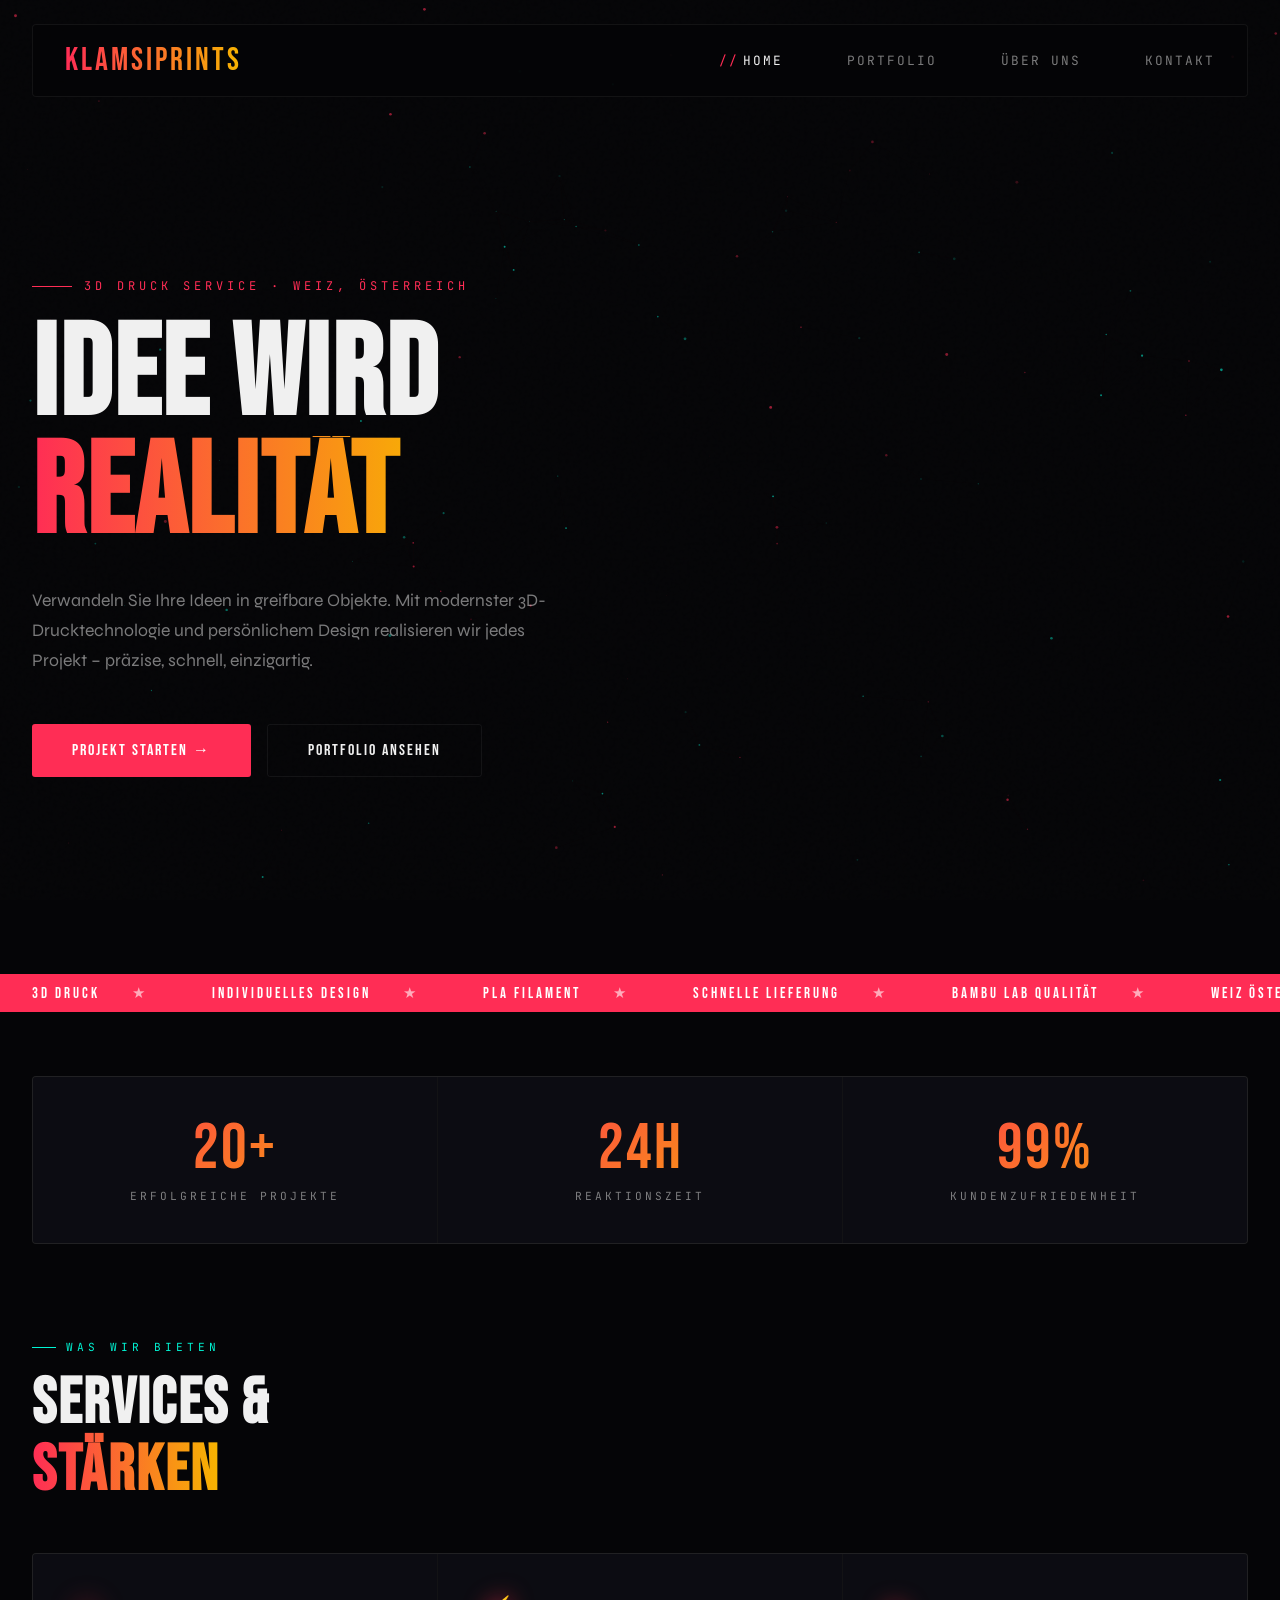
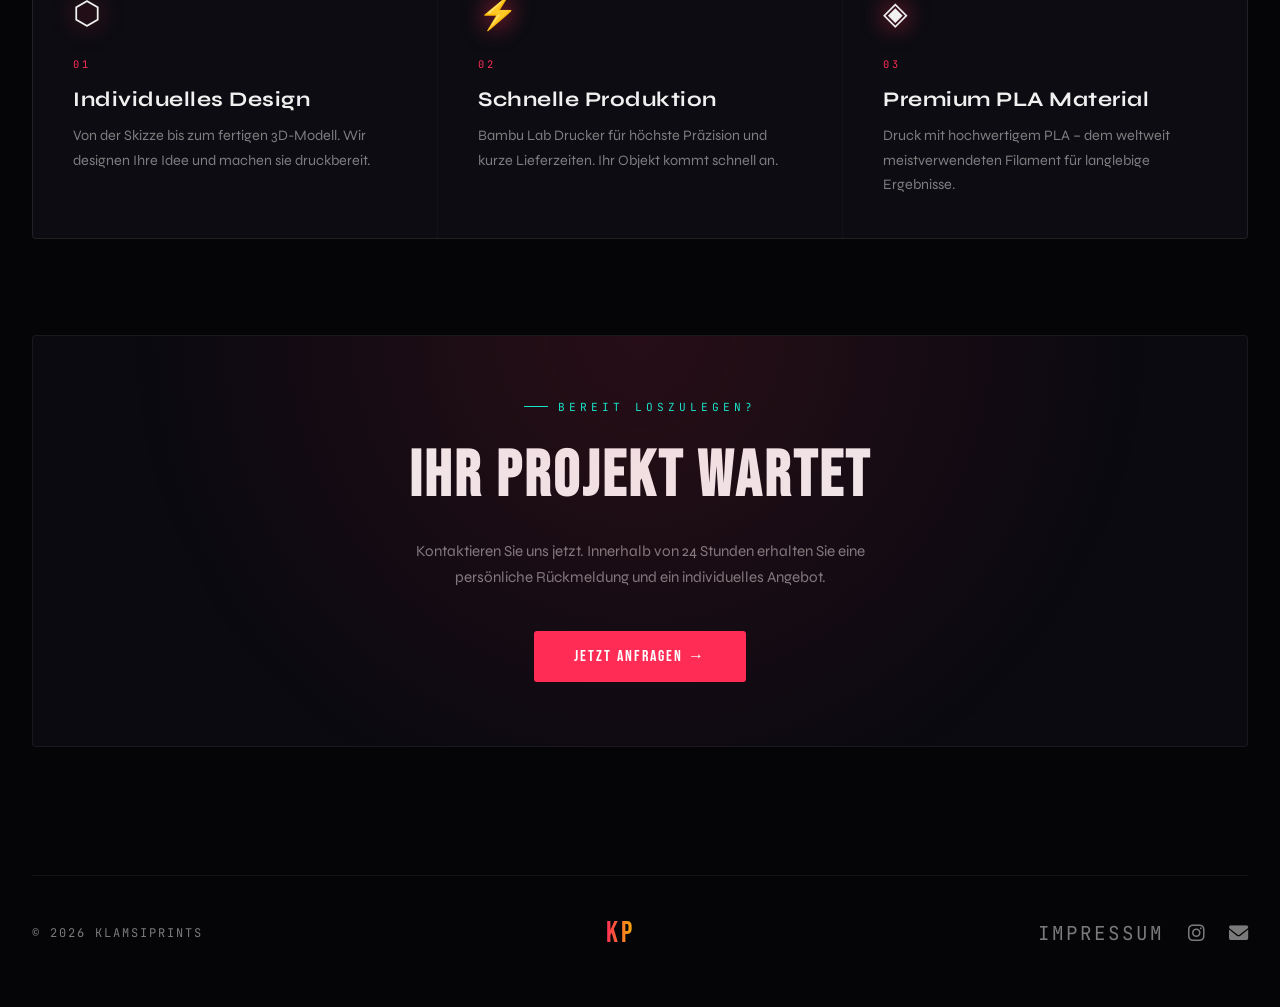
==== index.html @ e5ad1d53 "feat: full code adjusted" ====
<!DOCTYPE html>
<html lang="de">
<head>
  <meta charset="UTF-8">
  <meta name="viewport" content="width=device-width, initial-scale=1.0, maximum-scale=5.0, user-scalable=yes">
  <title>KlamsiPrints – 3D Druck Service</title>
  <link rel="preconnect" href="https://fonts.googleapis.com">
  <link href="https://fonts.googleapis.com/css2?family=Bebas+Neue&family=Syne:wght@400;600;700;800&family=JetBrains+Mono:wght@300;400;500&display=swap" rel="stylesheet">
  <link rel="stylesheet" href="https://cdnjs.cloudflare.com/ajax/libs/font-awesome/6.0.0/css/all.min.css">
  <style>
    :root {
      --bg: #050507;
      --surface: rgba(12,12,18,0.85);
      --surface2: rgba(20,20,30,0.6);
      --accent: #ff2d55;
      --accent2: #00f5d4;
      --accent3: #f7b500;
      --text: #f0f0f0;
      --muted: rgba(240,240,240,0.5);
      --border: rgba(255,255,255,0.06);
      --glow: rgba(255,45,85,0.35);
      --glow2: rgba(0,245,212,0.25);
    }

    *, *::before, *::after { margin:0; padding:0; box-sizing:border-box; }

    html { scroll-behavior: smooth; }

    body {
      font-family: 'Syne', sans-serif;
      background: var(--bg);
      color: var(--text);
      overflow-x: hidden;
      cursor: none;
    }

    /* ── CUSTOM CURSOR ── */
    #cursor-dot {
      position: fixed;
      width: 8px; height: 8px;
      background: var(--accent);
      border-radius: 50%;
      pointer-events: none;
      z-index: 99999;
      transform: translate(-50%,-50%);
      transition: transform 0.05s;
      mix-blend-mode: difference;
    }
    #cursor-ring {
      position: fixed;
      width: 36px; height: 36px;
      border: 1.5px solid var(--accent2);
      border-radius: 50%;
      pointer-events: none;
      z-index: 99998;
      transform: translate(-50%,-50%);
      transition: all 0.15s cubic-bezier(.23,1,.32,1);
      opacity: 0.7;
    }
    body:hover #cursor-dot { opacity:1; }

    /* ── CANVAS BG ── */
    #bg-canvas {
      position: fixed;
      inset: 0;
      z-index: 0;
      pointer-events: none;
    }

    /* ── NOISE OVERLAY ── */
    body::before {
      content: '';
      position: fixed;
      inset: 0;
      background-image: url("data:image/svg+xml,%3Csvg viewBox='0 0 256 256' xmlns='http://www.w3.org/2000/svg'%3E%3Cfilter id='noise'%3E%3CfeTurbulence type='fractalNoise' baseFrequency='0.9' numOctaves='4' stitchTiles='stitch'/%3E%3C/filter%3E%3Crect width='100%25' height='100%25' filter='url(%23noise)' opacity='0.04'/%3E%3C/svg%3E");
      pointer-events: none;
      z-index: 1;
      opacity: 0.4;
    }

    /* ── MAIN CONTAINER ── */
    .container {
      position: relative;
      z-index: 2;
      max-width: 1400px;
      margin: 0 auto;
      padding: 1.5rem 2rem;
      min-height: 100vh;
      display: flex;
      flex-direction: column;
    }

    /* ── NAV ── */
    nav {
      display: flex;
      justify-content: space-between;
      align-items: center;
      background: rgba(5,5,7,0.7);
      backdrop-filter: blur(20px);
      border: 1px solid var(--border);
      border-radius: 4px;
      padding: 1rem 2rem;
      margin-bottom: 2rem;
      position: sticky;
      top: 1.5rem;
      z-index: 100;
    }

    .logo {
      font-family: 'Bebas Neue', sans-serif;
      font-size: 2rem;
      letter-spacing: 3px;
      background: linear-gradient(90deg, var(--accent), var(--accent3));
      -webkit-background-clip: text;
      -webkit-text-fill-color: transparent;
      cursor: pointer;
      transition: opacity 0.2s;
    }
    .logo:hover { opacity: 0.8; }

    .nav-links { display:flex; gap:2.5rem; align-items: center; }
    .nav-links a {
      font-family: 'JetBrains Mono', monospace;
      font-size: 0.8rem;
      font-weight: 400;
      letter-spacing: 2px;
      text-transform: uppercase;
      color: var(--muted);
      text-decoration: none;
      cursor: pointer;
      transition: color 0.3s;
      position: relative;
    }
    .nav-links a::before {
      content: '//';
      color: var(--accent);
      margin-right: 4px;
      opacity: 0;
      transition: opacity 0.3s;
    }
    .nav-links a:hover, .nav-links a.active {
      color: var(--text);
    }
    .nav-links a:hover::before, .nav-links a.active::before { opacity: 1; }

    /* ── PAGE SYSTEM ── */
    .page { display: none; }
    .page.active-page { display: block; animation: pageIn 0.6s cubic-bezier(.23,1,.32,1) both; }
    @keyframes pageIn {
      from { opacity:0; transform: translateY(30px); }
      to   { opacity:1; transform: translateY(0); }
    }

    /* ══════════════════════════
       HOME PAGE
    ══════════════════════════ */
    .hero {
      min-height: 85vh;
      display: flex;
      flex-direction: column;
      justify-content: center;
      align-items: flex-start;
      padding: 4rem 0 2rem;
      position: relative;
    }

    .hero-eyebrow {
      font-family: 'JetBrains Mono', monospace;
      font-size: 0.75rem;
      letter-spacing: 4px;
      color: var(--accent);
      text-transform: uppercase;
      margin-bottom: 1.5rem;
      display: flex;
      align-items: center;
      gap: 12px;
    }
    .hero-eyebrow::before {
      content: '';
      display: block;
      width: 40px;
      height: 1px;
      background: var(--accent);
    }

    .hero-title {
      font-family: 'Bebas Neue', sans-serif;
      font-size: clamp(4rem, 10vw, 10rem);
      line-height: 0.92;
      letter-spacing: 2px;
      margin-bottom: 2rem;
    }

    .hero-title .line-1 { color: var(--text); display: block; }
    .hero-title .line-2 {
      display: block;
      background: linear-gradient(90deg, var(--accent) 0%, var(--accent3) 50%, var(--accent2) 100%);
      background-size: 200% 100%;
      -webkit-background-clip: text;
      -webkit-text-fill-color: transparent;
      animation: gradShift 4s linear infinite;
    }
    @keyframes gradShift {
      0%   { background-position: 0% 50%; }
      100% { background-position: 200% 50%; }
    }

    .hero-sub {
      font-size: 1.1rem;
      color: var(--muted);
      max-width: 520px;
      line-height: 1.7;
      margin-bottom: 3rem;
    }

    .hero-cta {
      display: flex;
      gap: 1rem;
      flex-wrap: wrap;
    }

    .btn-main {
      font-family: 'Bebas Neue', sans-serif;
      letter-spacing: 2px;
      font-size: 1rem;
      padding: 1rem 2.5rem;
      background: var(--accent);
      color: #fff;
      border: none;
      border-radius: 3px;
      cursor: pointer;
      position: relative;
      overflow: hidden;
      transition: all 0.3s;
      text-transform: uppercase;
    }
    .btn-main::after {
      content: '';
      position: absolute;
      inset: 0;
      background: linear-gradient(90deg, transparent, rgba(255,255,255,0.15), transparent);
      transform: translateX(-100%);
      transition: transform 0.5s;
    }
    .btn-main:hover::after { transform: translateX(100%); }
    .btn-main:hover { transform: translateY(-2px); box-shadow: 0 12px 40px var(--glow); }

    .btn-ghost {
      font-family: 'Bebas Neue', sans-serif;
      letter-spacing: 2px;
      font-size: 1rem;
      padding: 1rem 2.5rem;
      background: transparent;
      color: var(--text);
      border: 1px solid var(--border);
      border-radius: 3px;
      cursor: pointer;
      transition: all 0.3s;
      text-transform: uppercase;
    }
    .btn-ghost:hover {
      border-color: var(--accent2);
      color: var(--accent2);
      transform: translateY(-2px);
    }

    /* TICKER */
    .ticker-wrap {
      width: 100vw;
      margin-left: calc(-50vw + 50%);
      overflow: hidden;
      background: var(--accent);
      padding: 0.6rem 0;
      margin-top: 5rem;
    }
    .ticker {
      display: flex;
      white-space: nowrap;
      animation: ticker 18s linear infinite;
    }
    .ticker-item {
      font-family: 'Bebas Neue', sans-serif;
      letter-spacing: 3px;
      font-size: 0.95rem;
      padding: 0 2rem;
      color: #fff;
    }
    .ticker-item::after { content: '★'; margin-left: 2rem; opacity: 0.6; }
    @keyframes ticker {
      from { transform: translateX(0); }
      to   { transform: translateX(-50%); }
    }

    /* STATS STRIP */
    .stats-strip {
      display: grid;
      grid-template-columns: repeat(3,1fr);
      gap: 1px;
      background: var(--border);
      border: 1px solid var(--border);
      border-radius: 4px;
      margin: 4rem 0;
      overflow: hidden;
    }
    .stat-box {
      background: var(--surface);
      padding: 2.5rem 2rem;
      text-align: center;
      transition: background 0.3s;
      position: relative;
      overflow: hidden;
    }
    .stat-box::before {
      content: '';
      position: absolute;
      inset: 0;
      background: linear-gradient(135deg, var(--accent) 0%, transparent 60%);
      opacity: 0;
      transition: opacity 0.3s;
    }
    .stat-box:hover::before { opacity: 0.08; }
    .stat-num {
      font-family: 'Bebas Neue', sans-serif;
      font-size: 4rem;
      letter-spacing: 2px;
      line-height: 1;
      background: linear-gradient(135deg, var(--accent), var(--accent3));
      -webkit-background-clip: text;
      -webkit-text-fill-color: transparent;
    }
    .stat-lbl {
      font-family: 'JetBrains Mono', monospace;
      font-size: 0.7rem;
      letter-spacing: 3px;
      text-transform: uppercase;
      color: var(--muted);
      margin-top: 0.5rem;
    }

    /* FEATURE CARDS */
    .section-label {
      font-family: 'JetBrains Mono', monospace;
      font-size: 0.7rem;
      letter-spacing: 4px;
      text-transform: uppercase;
      color: var(--accent2);
      margin-bottom: 1rem;
      display: flex;
      align-items: center;
      gap: 10px;
    }
    .section-label::before { content: ''; display:block; width:24px; height:1px; background:var(--accent2); }

    .section-title {
      font-family: 'Bebas Neue', sans-serif;
      font-size: clamp(2.5rem,5vw,4.5rem);
      letter-spacing: 2px;
      line-height: 1.05;
      margin-bottom: 3rem;
    }
    .section-title span {
      background: linear-gradient(90deg, var(--accent), var(--accent3));
      -webkit-background-clip: text;
      -webkit-text-fill-color: transparent;
    }

    .features-grid {
      display: grid;
      grid-template-columns: repeat(3,1fr);
      gap: 1.5px;
      background: var(--border);
      border: 1px solid var(--border);
      border-radius: 4px;
      overflow: hidden;
      margin-bottom: 6rem;
    }

    .feature-card {
      background: var(--surface);
      padding: 2.5rem;
      position: relative;
      overflow: hidden;
      transition: background 0.4s;
      cursor: pointer;
    }
    .feature-card::after {
      content: '';
      position: absolute;
      bottom: 0; left: 0;
      width: 100%;
      height: 3px;
      background: linear-gradient(90deg, var(--accent), var(--accent3));
      transform: scaleX(0);
      transform-origin: left;
      transition: transform 0.4s cubic-bezier(.23,1,.32,1);
    }
    .feature-card:hover { background: rgba(20,20,30,0.95); }
    .feature-card:hover::after { transform: scaleX(1); }

    .feature-icon {
      font-size: 2rem;
      margin-bottom: 1.5rem;
      display: block;
      filter: drop-shadow(0 0 12px var(--accent));
    }
    .feature-num {
      font-family: 'JetBrains Mono', monospace;
      font-size: 0.65rem;
      letter-spacing: 3px;
      color: var(--accent);
      margin-bottom: 1rem;
    }
    .feature-title {
      font-size: 1.3rem;
      font-weight: 700;
      margin-bottom: 0.8rem;
      letter-spacing: 0.5px;
    }
    .feature-desc {
      color: var(--muted);
      font-size: 0.9rem;
      line-height: 1.7;
    }

    /* ══════════════════════════
       PORTFOLIO PAGE
    ══════════════════════════ */
    .portfolio-header {
      display: flex;
      justify-content: space-between;
      align-items: flex-end;
      margin-bottom: 3rem;
      flex-wrap: wrap;
      gap: 1rem;
    }

    .portfolio-masonry {
      display: grid;
      grid-template-columns: repeat(3,1fr);
      gap: 1.5px;
      background: var(--border);
      border: 1px solid var(--border);
      border-radius: 4px;
      overflow: hidden;
    }

    .port-item {
      position: relative;
      overflow: hidden;
      aspect-ratio: 4/5;
      cursor: pointer;
    }
    .port-item.large { aspect-ratio: 4/3; }

    .port-item img {
      width: 100%;
      height: 100%;
      object-fit: cover;
      display: block;
      transition: transform 0.7s cubic-bezier(.23,1,.32,1), filter 0.5s;
      filter: brightness(0.7) saturate(0.8);
    }
    .port-item:hover img {
      transform: scale(1.08);
      filter: brightness(0.5) saturate(0.5);
    }

    .port-overlay {
      position: absolute;
      inset: 0;
      display: flex;
      flex-direction: column;
      justify-content: flex-end;
      padding: 2rem;
      background: linear-gradient(to top, rgba(5,5,7,0.9) 0%, transparent 60%);
      transform: translateY(20px);
      opacity: 0;
      transition: all 0.5s cubic-bezier(.23,1,.32,1);
    }
    .port-item:hover .port-overlay { opacity:1; transform: translateY(0); }

    .port-always {
      position: absolute;
      bottom: 0; left: 0; right: 0;
      padding: 1.5rem;
      background: linear-gradient(to top, rgba(5,5,7,0.8) 0%, transparent 100%);
    }

    .port-cat {
      font-family: 'JetBrains Mono', monospace;
      font-size: 0.65rem;
      letter-spacing: 3px;
      text-transform: uppercase;
      color: var(--accent);
      margin-bottom: 0.4rem;
    }
    .port-name {
      font-family: 'Bebas Neue', sans-serif;
      font-size: 1.6rem;
      letter-spacing: 2px;
      line-height: 1;
    }
    .port-desc {
      color: var(--muted);
      font-size: 0.85rem;
      margin-top: 0.5rem;
      line-height: 1.5;
    }

    /* ══════════════════════════
       ABOUT PAGE
    ══════════════════════════ */
    .about-grid {
      display: grid;
      grid-template-columns: 1fr 1fr;
      gap: 2rem;
      margin-top: 2rem;
    }

    .about-block {
      background: var(--surface);
      border: 1px solid var(--border);
      border-radius: 4px;
      padding: 3rem;
    }
    .about-block h2 {
      font-family: 'Bebas Neue', sans-serif;
      font-size: 2rem;
      letter-spacing: 2px;
      background: linear-gradient(90deg, var(--accent), var(--accent3));
      -webkit-background-clip: text;
      -webkit-text-fill-color: transparent;
      margin-bottom: 1.5rem;
    }
    .about-block p {
      color: var(--muted);
      line-height: 1.8;
      margin-bottom: 1.2rem;
      font-size: 0.95rem;
    }

    .printers {
      margin-top: 2rem;
      display: flex;
      flex-direction: column;
      gap: 0.8rem;
    }
    .printer-line {
      display: flex;
      align-items: center;
      gap: 1rem;
      padding: 0.8rem 1.2rem;
      background: rgba(255,255,255,0.02);
      border: 1px solid var(--border);
      border-radius: 3px;
      font-family: 'JetBrains Mono', monospace;
      font-size: 0.85rem;
      color: var(--accent2);
      transition: border-color 0.3s;
    }
    .printer-line:hover { border-color: var(--accent2); }
    .printer-line::before { content: '▶'; color: var(--accent); font-size: 0.6rem; }

    .tech-badges {
      display: flex;
      flex-wrap: wrap;
      gap: 0.6rem;
      margin-top: 1.5rem;
    }
    .tbadge {
      font-family: 'JetBrains Mono', monospace;
      font-size: 0.7rem;
      letter-spacing: 2px;
      text-transform: uppercase;
      padding: 0.5rem 1rem;
      border: 1px solid var(--border);
      border-radius: 2px;
      color: var(--muted);
      transition: all 0.3s;
    }
    .tbadge:hover { border-color: var(--accent); color: var(--accent); }

    .founder-card {
      display: flex;
      flex-direction: column;
      align-items: center;
      text-align: center;
      padding: 3rem;
      background: var(--surface);
      border: 1px solid var(--border);
      border-radius: 4px;
      position: relative;
      overflow: hidden;
    }
    .founder-card::before {
      content: '';
      position: absolute;
      top: 0; left: 0; right: 0;
      height: 3px;
      background: linear-gradient(90deg, var(--accent), var(--accent3), var(--accent2));
    }

    .founder-img-wrap {
      position: relative;
      margin-bottom: 2rem;
    }
    .founder-img {
      width: 160px;
      height: 160px;
      border-radius: 50%;
      object-fit: cover;
      border: 2px solid var(--accent);
      filter: saturate(0.9);
      display: block;
    }
    .founder-img-wrap::after {
      content: '';
      position: absolute;
      inset: -8px;
      border-radius: 50%;
      border: 1px solid rgba(255,45,85,0.3);
      animation: pulse-ring 2.5s ease-out infinite;
    }
    @keyframes pulse-ring {
      0%   { transform: scale(1); opacity:0.6; }
      100% { transform: scale(1.2); opacity:0; }
    }

    .founder-name {
      font-family: 'Bebas Neue', sans-serif;
      font-size: 2.5rem;
      letter-spacing: 3px;
    }
    .founder-role {
      font-family: 'JetBrains Mono', monospace;
      font-size: 0.75rem;
      letter-spacing: 3px;
      color: var(--accent);
      text-transform: uppercase;
      margin-top: 0.3rem;
    }

    /* ══════════════════════════
       CONTACT PAGE
    ══════════════════════════ */
    .contact-layout {
      display: grid;
      grid-template-columns: 1fr 2fr;
      gap: 2rem;
      margin-top: 2rem;
    }

    .contact-info {
      display: flex;
      flex-direction: column;
      gap: 1rem;
    }

    .info-box {
      background: var(--surface);
      border: 1px solid var(--border);
      border-radius: 4px;
      padding: 2rem;
    }
    .info-box-label {
      font-family: 'JetBrains Mono', monospace;
      font-size: 0.65rem;
      letter-spacing: 3px;
      text-transform: uppercase;
      color: var(--accent);
      margin-bottom: 0.7rem;
    }
    .info-box-val {
      font-size: 1rem;
      font-weight: 600;
      color: var(--text);
    }
    .info-box-sub {
      font-size: 0.85rem;
      color: var(--muted);
      margin-top: 0.2rem;
    }

    .contact-form-box {
      background: var(--surface);
      border: 1px solid var(--border);
      border-radius: 4px;
      padding: 3rem;
    }

    .form-row { display: grid; grid-template-columns: 1fr 1fr; gap: 1rem; }

    .fg {
      margin-bottom: 1.5rem;
    }
    .fg label {
      display: block;
      font-family: 'JetBrains Mono', monospace;
      font-size: 0.68rem;
      letter-spacing: 3px;
      text-transform: uppercase;
      color: var(--muted);
      margin-bottom: 0.6rem;
    }
    .fg input, .fg textarea, .fg select {
      width: 100%;
      padding: 0.9rem 1rem;
      background: rgba(255,255,255,0.03);
      border: 1px solid var(--border);
      border-radius: 3px;
      color: var(--text);
      font-family: 'Syne', sans-serif;
      font-size: 0.95rem;
      transition: border-color 0.3s, background 0.3s;
      appearance: none;
    }
    .fg input:focus, .fg textarea:focus, .fg select:focus {
      outline: none;
      border-color: var(--accent);
      background: rgba(255,45,85,0.04);
    }
    .fg textarea { height: 130px; resize: vertical; }
    .fg select option { background: #0a0a0f; }

    .checkbox-row {
      display: flex;
      align-items: center;
      gap: 0.8rem;
      margin-bottom: 2rem;
    }
    .checkbox-row input[type=checkbox] {
      width: 18px; height: 18px;
      accent-color: var(--accent);
      cursor: pointer;
    }
    .checkbox-row label {
      font-size: 0.85rem;
      color: var(--muted);
      cursor: pointer;
    }

    .submit-btn {
      font-family: 'Bebas Neue', sans-serif;
      letter-spacing: 3px;
      font-size: 1.1rem;
      width: 100%;
      padding: 1.1rem;
      background: var(--accent);
      color: #fff;
      border: none;
      border-radius: 3px;
      cursor: pointer;
      position: relative;
      overflow: hidden;
      transition: all 0.3s;
    }
    .submit-btn::after {
      content: '';
      position: absolute;
      inset: 0;
      background: linear-gradient(90deg, transparent, rgba(255,255,255,0.15), transparent);
      transform: translateX(-100%);
      transition: transform 0.5s;
    }
    .submit-btn:hover::after { transform: translateX(100%); }
    .submit-btn:hover { transform: translateY(-2px); box-shadow: 0 12px 40px var(--glow); }

    /* ══════════════════════════
       IMPRESSUM
    ══════════════════════════ */
    .impressum-box {
      max-width: 800px;
      margin: 2rem auto;
      background: var(--surface);
      border: 1px solid var(--border);
      border-radius: 4px;
      padding: 3rem;
    }
    .impressum-box h2 {
      font-family: 'Bebas Neue', sans-serif;
      font-size: 1.6rem;
      letter-spacing: 2px;
      color: var(--accent);
      margin: 2rem 0 0.8rem;
    }
    .impressum-box h2:first-child { margin-top: 0; }
    .impressum-box p { color: var(--muted); line-height: 1.8; font-size: 0.95rem; }
    .impressum-box a { color: var(--accent); text-decoration: none; }
    .impressum-box a:hover { text-decoration: underline; }

    /* ── PAGE TITLES ── */
    .pg-eyebrow {
      font-family: 'JetBrains Mono', monospace;
      font-size: 0.7rem;
      letter-spacing: 4px;
      text-transform: uppercase;
      color: var(--accent);
      margin-bottom: 1rem;
      display: flex;
      align-items: center;
      gap: 10px;
    }
    .pg-eyebrow::before { content:''; display:block; width:24px; height:1px; background:var(--accent); }

    .pg-title {
      font-family: 'Bebas Neue', sans-serif;
      font-size: clamp(3rem,7vw,6rem);
      letter-spacing: 2px;
      line-height: 1;
      margin-bottom: 1rem;
    }
    .pg-title span {
      background: linear-gradient(90deg, var(--accent), var(--accent3));
      -webkit-background-clip: text;
      -webkit-text-fill-color: transparent;
    }
    .pg-sub {
      color: var(--muted);
      font-size: 1rem;
      max-width: 500px;
      line-height: 1.7;
      margin-bottom: 0;
    }

    /* ── FOOTER ── */
    footer {
      margin-top: 8rem;
      padding: 2.5rem 0 2rem;
      border-top: 1px solid var(--border);
      display: flex;
      justify-content: space-between;
      align-items: center;
      flex-wrap: wrap;
      gap: 1.5rem;
    }
    .footer-left {
      font-family: 'JetBrains Mono', monospace;
      font-size: 0.75rem;
      letter-spacing: 2px;
      color: var(--muted);
      text-transform: uppercase;
    }
    .footer-mid {
      font-family: 'Bebas Neue', sans-serif;
      font-size: 1.8rem;
      letter-spacing: 3px;
      background: linear-gradient(90deg, var(--accent), var(--accent3));
      -webkit-background-clip: text;
      -webkit-text-fill-color: transparent;
    }
    .footer-right {
      display: flex;
      gap: 1.5rem;
      align-items: center;
    }
    .footer-right a {
      color: var(--muted);
      text-decoration: none;
      font-size: 1.2rem;
      transition: color 0.3s, transform 0.3s;
      cursor: pointer;
    }
    .footer-right a:hover { color: var(--accent); transform: translateY(-3px); }
    .footer-imp {
      font-family: 'JetBrains Mono', monospace;
      font-size: 0.7rem;
      letter-spacing: 2px;
      text-transform: uppercase;
      color: var(--muted);
      cursor: pointer;
      text-decoration: none;
      transition: color 0.3s;
    }
    .footer-imp:hover { color: var(--accent); }

    /* ── LOADING ── */
    #loading {
      position: fixed;
      inset: 0;
      background: var(--bg);
      display: flex;
      flex-direction: column;
      justify-content: center;
      align-items: center;
      z-index: 99999;
      transition: opacity 0.6s ease;
    }
    .load-logo {
      font-family: 'Bebas Neue', sans-serif;
      font-size: 3rem;
      letter-spacing: 6px;
      background: linear-gradient(90deg, var(--accent), var(--accent3));
      -webkit-background-clip: text;
      -webkit-text-fill-color: transparent;
      margin-bottom: 2rem;
    }
    .load-bar-wrap {
      width: 200px;
      height: 2px;
      background: rgba(255,255,255,0.08);
      border-radius: 2px;
      overflow: hidden;
    }
    .load-bar {
      height: 100%;
      background: linear-gradient(90deg, var(--accent), var(--accent3));
      border-radius: 2px;
      animation: loadProg 1.2s cubic-bezier(.4,0,.2,1) forwards;
    }
    @keyframes loadProg {
      from { width: 0%; }
      to   { width: 100%; }
    }
    .load-pct {
      font-family: 'JetBrains Mono', monospace;
      font-size: 0.7rem;
      letter-spacing: 3px;
      color: var(--muted);
      margin-top: 0.8rem;
    }

    /* ── SCROLL REVEAL ── */
    .reveal {
      opacity: 0;
      transform: translateY(30px);
      transition: opacity 0.7s cubic-bezier(.23,1,.32,1), transform 0.7s cubic-bezier(.23,1,.32,1);
    }
    .reveal.in { opacity:1; transform:translateY(0); }

    /* ── MOBILE ── */
    @media (max-width: 768px) {
      body { cursor: auto; }
      #cursor-dot, #cursor-ring { display: none; }

      .container { padding: 1rem; }
      nav { padding: 0.8rem 1rem; flex-wrap: wrap; justify-content: center; gap: 0.5rem; border-radius: 4px; top: 0.5rem; }
      .logo { font-size: 1.5rem; margin-right: auto; }
      .nav-links { gap: 1.2rem; }
      .nav-links a { font-size: 0.7rem; }

      .hero { min-height: 70vh; padding: 2rem 0 1rem; }
      .hero-title { font-size: clamp(3rem, 12vw, 5rem); }
      .hero-sub { font-size: 0.95rem; }
      .hero-cta { flex-direction: column; }
      .btn-main, .btn-ghost { width: 100%; text-align: center; }

      .ticker-wrap { margin-top: 2rem; }

      .stats-strip { grid-template-columns: 1fr; }
      .features-grid { grid-template-columns: 1fr; }

      .portfolio-masonry { grid-template-columns: 1fr 1fr; }

      .about-grid { grid-template-columns: 1fr; }
      .about-block { padding: 2rem; }
      .founder-card { padding: 2rem; }

      .contact-layout { grid-template-columns: 1fr; }
      .contact-form-box { padding: 2rem; }
      .form-row { grid-template-columns: 1fr; }

      .impressum-box { padding: 2rem; }

      footer { flex-direction: column; text-align: center; }
      footer .footer-right { justify-content: center; }
    }

    @media (max-width: 480px) {
      .portfolio-masonry { grid-template-columns: 1fr; }
      .pg-title { font-size: 3rem; }
    }

    /* ── GLITCH EFFECT on logo ── */
    @keyframes glitch {
      0%   { clip-path: inset(40% 0 61% 0); transform: translate(-2px,0) skew(0.5deg); }
      20%  { clip-path: inset(92% 0 1% 0);  transform: translate(2px,0) skew(-0.5deg); }
      40%  { clip-path: inset(43% 0 1% 0);  transform: translate(-2px,0) skew(0.5deg); }
      60%  { clip-path: inset(25% 0 58% 0); transform: translate(2px,0) skew(-0.5deg); }
      80%  { clip-path: inset(54% 0 7% 0);  transform: translate(-2px,0) skew(0.5deg); }
      100% { clip-path: inset(58% 0 43% 0); transform: translate(2px,0) skew(-0.5deg); }
    }
    .logo-glitch { position: relative; }
    .logo-glitch::before, .logo-glitch::after {
      content: attr(data-text);
      position: absolute;
      top: 0; left: 0;
      background: linear-gradient(90deg, var(--accent), var(--accent3));
      -webkit-background-clip: text;
      -webkit-text-fill-color: transparent;
      font-family: 'Bebas Neue', sans-serif;
      font-size: inherit;
      letter-spacing: inherit;
    }
    .logo-glitch::before {
      left: 2px;
      text-shadow: -2px 0 var(--accent2);
      animation: glitch 2s infinite linear alternate-reverse;
      opacity: 0;
    }
    .logo-glitch::after {
      left: -2px;
      text-shadow: 2px 0 var(--accent);
      animation: glitch 3s infinite linear alternate;
      opacity: 0;
    }
    .logo-glitch:hover::before,
    .logo-glitch:hover::after { opacity: 0.8; }

    /* ── PAGE divider ── */
    .divider {
      width: 100%;
      height: 1px;
      background: var(--border);
      margin: 4rem 0;
    }
  </style>
</head>
<body>

<!-- Custom Cursor -->
<div id="cursor-dot"></div>
<div id="cursor-ring"></div>

<!-- Particle Canvas -->
<canvas id="bg-canvas"></canvas>

<!-- Loading Screen -->
<div id="loading">
  <div class="load-logo">KLAMSIPRINTS</div>
  <div class="load-bar-wrap"><div class="load-bar"></div></div>
  <div class="load-pct" id="load-pct">0%</div>
</div>

<div class="container">
  <!-- NAV -->
  <nav>
    <div class="logo logo-glitch" data-text="KlamsiPrints" onclick="switchPage('home')">KlamsiPrints</div>
    <div class="nav-links">
      <a class="active" onclick="switchPage('home')" id="nav-home">Home</a>
      <a onclick="switchPage('portfolio')" id="nav-portfolio">Portfolio</a>
      <a onclick="switchPage('about')" id="nav-about">Über uns</a>
      <a onclick="switchPage('contact')" id="nav-contact">Kontakt</a>
    </div>
  </nav>

  <!-- ─── HOME ─── -->
  <div id="home-page" class="page active-page">

    <div class="hero">
      <div class="hero-eyebrow reveal">3D Druck Service · Weiz, Österreich</div>
      <h1 class="hero-title reveal">
        <span class="line-1">Idee wird</span>
        <span class="line-2">Realität</span>
      </h1>
      <p class="hero-sub reveal">
        Verwandeln Sie Ihre Ideen in greifbare Objekte. Mit modernster 3D-Drucktechnologie und 
        persönlichem Design realisieren wir jedes Projekt – präzise, schnell, einzigartig.
      </p>
      <div class="hero-cta reveal">
        <button class="btn-main" onclick="switchPage('contact')">Projekt starten →</button>
        <button class="btn-ghost" onclick="switchPage('portfolio')">Portfolio ansehen</button>
      </div>
    </div>

    <!-- TICKER -->
    <div class="ticker-wrap">
      <div class="ticker">
        <span class="ticker-item">3D DRUCK</span>
        <span class="ticker-item">INDIVIDUELLES DESIGN</span>
        <span class="ticker-item">PLA FILAMENT</span>
        <span class="ticker-item">SCHNELLE LIEFERUNG</span>
        <span class="ticker-item">BAMBU LAB QUALITÄT</span>
        <span class="ticker-item">WEIZ ÖSTERREICH</span>
        <span class="ticker-item">KLAMSIPRINTS</span>
        <span class="ticker-item">3D DRUCK</span>
        <span class="ticker-item">INDIVIDUELLES DESIGN</span>
        <span class="ticker-item">PLA FILAMENT</span>
        <span class="ticker-item">SCHNELLE LIEFERUNG</span>
        <span class="ticker-item">BAMBU LAB QUALITÄT</span>
        <span class="ticker-item">WEIZ ÖSTERREICH</span>
        <span class="ticker-item">KLAMSIPRINTS</span>
      </div>
    </div>

    <!-- STATS -->
    <div class="stats-strip reveal" style="margin-top:4rem;">
      <div class="stat-box">
        <div class="stat-num" data-count="50">0</div>
        <div class="stat-lbl">Erfolgreiche Projekte</div>
      </div>
      <div class="stat-box">
        <div class="stat-num">24h</div>
        <div class="stat-lbl">Reaktionszeit</div>
      </div>
      <div class="stat-box">
        <div class="stat-num">99%</div>
        <div class="stat-lbl">Kundenzufriedenheit</div>
      </div>
    </div>

    <!-- FEATURES -->
    <div style="margin-top:6rem;">
      <div class="section-label reveal">Was wir bieten</div>
      <h2 class="section-title reveal">Services &<br><span>Stärken</span></h2>

      <div class="features-grid reveal">
        <div class="feature-card" onclick="switchPage('contact')">
          <span class="feature-icon">⬡</span>
          <div class="feature-num">01</div>
          <h3 class="feature-title">Individuelles Design</h3>
          <p class="feature-desc">Von der Skizze bis zum fertigen 3D-Modell. Wir designen Ihre Idee und machen sie druckbereit.</p>
        </div>
        <div class="feature-card" onclick="switchPage('contact')">
          <span class="feature-icon">⚡</span>
          <div class="feature-num">02</div>
          <h3 class="feature-title">Schnelle Produktion</h3>
          <p class="feature-desc">Bambu Lab Drucker für höchste Präzision und kurze Lieferzeiten. Ihr Objekt kommt schnell an.</p>
        </div>
        <div class="feature-card" onclick="switchPage('contact')">
          <span class="feature-icon">◈</span>
          <div class="feature-num">03</div>
          <h3 class="feature-title">Premium PLA Material</h3>
          <p class="feature-desc">Druck mit hochwertigem PLA – dem weltweit meistverwendeten Filament für langlebige Ergebnisse.</p>
        </div>
      </div>
    </div>

    <!-- CTA BANNER -->
    <div style="margin-top:6rem; padding:4rem 3rem; background:var(--surface); border:1px solid var(--border); border-radius:4px; position:relative; overflow:hidden; text-align:center;" class="reveal">
      <div style="position:absolute;inset:0;background:radial-gradient(circle at 50% 0%, rgba(255,45,85,0.12) 0%, transparent 70%);pointer-events:none;"></div>
      <div class="section-label" style="justify-content:center; margin-bottom:1.5rem;">Bereit loszulegen?</div>
      <h2 style="font-family:'Bebas Neue',sans-serif;font-size:clamp(2.5rem,5vw,4rem);letter-spacing:3px;margin-bottom:1.5rem;">Ihr Projekt wartet</h2>
      <p style="color:var(--muted);margin-bottom:2.5rem;max-width:450px;margin-left:auto;margin-right:auto;font-size:0.95rem;line-height:1.7;">Kontaktieren Sie uns jetzt. Innerhalb von 24 Stunden erhalten Sie eine persönliche Rückmeldung und ein individuelles Angebot.</p>
      <button class="btn-main" onclick="switchPage('contact')">Jetzt anfragen →</button>
    </div>

  </div>

  <!-- ─── PORTFOLIO ─── -->
  <div id="portfolio-page" class="page">
    <div class="pg-eyebrow">Unsere Arbeiten</div>
    <h1 class="pg-title">Portfolio<br><span>Projekte</span></h1>
    <p class="pg-sub" style="margin-bottom:3rem;">Ausgewählte Arbeiten – von personalisierten Geschenken bis hin zu Dekorationsobjekten und Spielerweiterungen.</p>

    <div class="portfolio-masonry">
      <div class="port-item">
        <img src="img/besteMAMA.jpg" alt="BesteMama">
        <div class="port-always">
          <div class="port-cat">Geschenke</div>
          <div class="port-name">Personalisierte Schilder</div>
        </div>
        <div class="port-overlay">
          <div class="port-cat">Geschenke</div>
          <div class="port-name">Personalisierte Schilder</div>
          <p class="port-desc">3D-gedruckte Schilder als perfektes individuelles Geschenk für jeden Anlass.</p>
        </div>
      </div>

      <div class="port-item">
        <img src="img/sternenkueche.jpg" alt="Sternenküche">
        <div class="port-always">
          <div class="port-cat">Dekoration</div>
          <div class="port-name">Wohndekor</div>
        </div>
        <div class="port-overlay">
          <div class="port-cat">Dekoration</div>
          <div class="port-name">Wohndekor Aufsteller</div>
          <p class="port-desc">Elegante Aufsteller, die Ihr Zuhause mit einem modernen Touch verschönern.</p>
        </div>
      </div>

      <div class="port-item">
        <img src="img/IMG_4792.jpg" alt="Spielverbesserungen">
        <div class="port-always">
          <div class="port-cat">Gaming</div>
          <div class="port-name">Brettspiel-Extras</div>
        </div>
        <div class="port-overlay">
          <div class="port-cat">Gaming</div>
          <div class="port-name">Brettspiel-Erweiterungen</div>
          <p class="port-desc">Maßgefertigte Organizer, Token und Erweiterungen für Ihr Lieblingsspiel.</p>
        </div>
      </div>
    </div>

    <div style="margin-top:4rem; text-align:center;" class="reveal">
      <p style="color:var(--muted); font-size:0.9rem; font-family:'JetBrains Mono',monospace; letter-spacing:2px; text-transform:uppercase; margin-bottom:1.5rem;">Ihr Projekt dabei?</p>
      <button class="btn-main" onclick="switchPage('contact')">Jetzt anfragen →</button>
    </div>
  </div>

  <!-- ─── ABOUT ─── -->
  <div id="about-page" class="page">
    <div class="pg-eyebrow">Wer wir sind</div>
    <h1 class="pg-title">Über<br><span>KlamsiPrints</span></h1>
    <p class="pg-sub" style="margin-bottom:3rem;">Leidenschaft für 3D-Druck seit April 2025.</p>

    <div class="about-grid">
      <div>
        <div class="about-block reveal">
          <h2>Unsere Geschichte</h2>
          <p>KlamsiPrints entstand aus echter Begeisterung für moderne Fertigungstechnologien. Was als Hobby begann, entwickelte sich schnell zu einem professionellen Service.</p>
          <p>Wir glauben: Jede Idee verdient es, verwirklicht zu werden. Mit Know-how und Leidenschaft für 3D-Druck helfen wir Ihnen, Visionen greifbar zu machen.</p>
          <h2 style="margin-top:2rem;">Unsere Philosophie</h2>
          <p>Qualität, Präzision und Kundenzufriedenheit sind unsere Priorität. Wir beraten ehrlich, finden die beste Lösung und produzieren mit höchster Sorgfalt.</p>
          <div class="tech-badges">
            <span class="tbadge">PLA Druck</span>
            <span class="tbadge">CAD Design</span>
            <span class="tbadge">3D Modellierung</span>
            <span class="tbadge">Bambu Lab</span>
          </div>
        </div>

        <div class="about-block reveal" style="margin-top:1.5rem;">
          <h2>Unsere Drucker</h2>
          <div class="printers">
            <div class="printer-line">Bambu Lab P2S</div>
            <div class="printer-line">Bambu Lab A1</div>
          </div>
        </div>
      </div>

      <div class="founder-card reveal">
        <div class="founder-img-wrap">
          <img src="img/luca.jpg" alt="Luca Klaminger" class="founder-img">
        </div>
        <div class="founder-name">Luca Klaminger</div>
        <div class="founder-role">Gründer & 3D-Experte</div>
        <div style="width:40px;height:1px;background:var(--border);margin:1.5rem auto;"></div>
        <p style="color:var(--muted);font-size:0.9rem;line-height:1.7;max-width:300px;">
          Technikbegeistert, kreativ, und immer auf der Suche nach der besten Lösung für jedes Projekt.
        </p>
      </div>
    </div>
  </div>

  <!-- ─── CONTACT ─── -->
  <div id="contact-page" class="page">
    <div class="pg-eyebrow">Schreib uns</div>
    <h1 class="pg-title">Kontakt &<br><span>Anfrage</span></h1>

    <div class="contact-layout">
      <div class="contact-info reveal">
        <div class="info-box">
          <div class="info-box-label">Response Time</div>
          <div class="info-box-val">&lt; 24 Stunden</div>
          <div class="info-box-sub">Wir melden uns per E-Mail</div>
        </div>
        <div class="info-box">
          <div class="info-box-label">E-Mail</div>
          <div class="info-box-val">klamsiprints@gmail.com</div>
        </div>
        <div class="info-box">
          <div class="info-box-label">Standort</div>
          <div class="info-box-val">Weiz, Steiermark</div>
          <div class="info-box-sub">Österreich</div>
        </div>
        <div class="info-box">
          <div class="info-box-label">Social</div>
          <div class="info-box-val">
            <a href="https://www.instagram.com/klamsimedia/" target="_blank" style="color:var(--accent);text-decoration:none;display:flex;align-items:center;gap:0.5rem;">
              <i class="fab fa-instagram"></i> @klamsimedia
            </a>
          </div>
        </div>
      </div>

      <div class="contact-form-box reveal">
        <form action="https://formspree.io/f/xgvkjzvr" method="POST">
          <div class="form-row">
            <div class="fg">
              <label>Name *</label>
              <input type="text" name="name" placeholder="Ihr vollständiger Name" required>
            </div>
            <div class="fg">
              <label>E-Mail *</label>
              <input type="email" name="email" placeholder="ihre@email.at" required>
            </div>
          </div>

          <div class="fg">
            <label>Gewünschter Service</label>
            <select name="service">
              <option value="3D-Druckauftrag">3D-Druckauftrag</option>
              <option value="Beratung">Beratung</option>
              <option value="Sonstiges">Sonstiges</option>
            </select>
          </div>

          <div class="fg">
            <label>Nachricht *</label>
            <textarea name="message" placeholder="Beschreiben Sie Ihr Projekt – Material, Größe, Stückzahl, besondere Wünsche..." required></textarea>
          </div>

          <div class="checkbox-row">
            <input type="checkbox" id="consent" name="consent" required>
            <label for="consent">Ich stimme der Speicherung meiner Daten zu *</label>
          </div>

          <button type="submit" class="submit-btn">Anfrage absenden →</button>
        </form>
      </div>
    </div>
  </div>

  <!-- ─── IMPRESSUM ─── -->
  <div id="impressum-page" class="page">
    <div class="pg-eyebrow">Rechtliches</div>
    <h1 class="pg-title"><span>Impressum</span></h1>

    <div class="impressum-box">
      <h2>Angaben gemäß § 5 TMG</h2>
      <p>Luca Klaminger<br>KlamsiPrints<br>Schillerstraße 13<br>8160 Weiz<br>Österreich</p>
      <h2>Kontakt</h2>
      <p>E-Mail: <a href="mailto:klamsiprints@gmail.com">klamsiprints@gmail.com</a></p>
      <h2>Verantwortlich für den Inhalt</h2>
      <p>Luca Klaminger</p>
    </div>
  </div>

  <!-- FOOTER -->
  <footer>
    <div class="footer-left">© 2026 KlamsiPrints</div>
    <div class="footer-mid" onclick="switchPage('home')" style="cursor:pointer;">KP</div>
    <div class="footer-right">
      <a onclick="switchPage('impressum')" class="footer-imp">Impressum</a>
      <a href="https://www.instagram.com/klamsimedia/" target="_blank"><i class="fab fa-instagram"></i></a>
      <a onclick="switchPage('contact')"><i class="fas fa-envelope"></i></a>
    </div>
  </footer>
</div>

<script>
// ── LOADING ──
let pct = 0;
const pctEl = document.getElementById('load-pct');
const iv = setInterval(() => {
  pct = Math.min(pct + Math.random() * 15, 99);
  pctEl.textContent = Math.floor(pct) + '%';
}, 80);

window.addEventListener('load', () => {
  clearInterval(iv);
  pctEl.textContent = '100%';
  setTimeout(() => {
    const l = document.getElementById('loading');
    l.style.opacity = '0';
    setTimeout(() => l.style.display = 'none', 600);
    initReveal();
  }, 400);
});

// ── CURSOR ──
const dot = document.getElementById('cursor-dot');
const ring = document.getElementById('cursor-ring');
let mx = -100, my = -100, rx = -100, ry = -100;

document.addEventListener('mousemove', e => { mx = e.clientX; my = e.clientY; });

function animCursor() {
  dot.style.left = mx + 'px';
  dot.style.top  = my + 'px';
  rx += (mx - rx) * 0.15;
  ry += (my - ry) * 0.15;
  ring.style.left = rx + 'px';
  ring.style.top  = ry + 'px';
  requestAnimationFrame(animCursor);
}
animCursor();

document.querySelectorAll('button, a, .feature-card, .port-item, .stat-box').forEach(el => {
  el.addEventListener('mouseenter', () => {
    ring.style.width = '55px';
    ring.style.height = '55px';
    ring.style.borderColor = 'var(--accent)';
  });
  el.addEventListener('mouseleave', () => {
    ring.style.width = '36px';
    ring.style.height = '36px';
    ring.style.borderColor = 'var(--accent2)';
  });
});

// ── PARTICLE CANVAS ──
(function() {
  const canvas = document.getElementById('bg-canvas');
  const ctx = canvas.getContext('2d');
  let W, H, particles = [];

  function resize() {
    W = canvas.width  = window.innerWidth;
    H = canvas.height = window.innerHeight;
  }
  resize();
  window.addEventListener('resize', resize);

  class Particle {
    constructor() { this.reset(); }
    reset() {
      this.x = Math.random() * W;
      this.y = Math.random() * H;
      this.r = Math.random() * 1.2 + 0.3;
      this.vx = (Math.random() - 0.5) * 0.4;
      this.vy = (Math.random() - 0.5) * 0.4;
      this.alpha = Math.random() * 0.5 + 0.1;
      this.color = Math.random() > 0.5 ? '255,45,85' : '0,245,212';
    }
    update() {
      this.x += this.vx;
      this.y += this.vy;
      if (this.x < 0 || this.x > W || this.y < 0 || this.y > H) this.reset();
    }
    draw() {
      ctx.beginPath();
      ctx.arc(this.x, this.y, this.r, 0, Math.PI*2);
      ctx.fillStyle = `rgba(${this.color},${this.alpha})`;
      ctx.fill();
    }
  }

  for (let i = 0; i < 120; i++) particles.push(new Particle());

  function drawConnections() {
    for (let i = 0; i < particles.length; i++) {
      for (let j = i+1; j < particles.length; j++) {
        const dx = particles[i].x - particles[j].x;
        const dy = particles[i].y - particles[j].y;
        const d  = Math.sqrt(dx*dx + dy*dy);
        if (d < 100) {
          ctx.beginPath();
          ctx.moveTo(particles[i].x, particles[i].y);
          ctx.lineTo(particles[j].x, particles[j].y);
          ctx.strokeStyle = `rgba(255,45,85,${0.04 * (1 - d/100)})`;
          ctx.lineWidth = 0.5;
          ctx.stroke();
        }
      }
    }
  }

  function loop() {
    ctx.clearRect(0,0,W,H);
    particles.forEach(p => { p.update(); p.draw(); });
    drawConnections();
    requestAnimationFrame(loop);
  }
  loop();
})();

// ── PAGE SWITCHING ──
function switchPage(name) {
  document.querySelectorAll('.page').forEach(p => p.classList.remove('active-page'));
  document.querySelectorAll('.nav-links a').forEach(a => a.classList.remove('active'));

  document.getElementById(name + '-page').classList.add('active-page');
  const navEl = document.getElementById('nav-' + name);
  if (navEl) navEl.classList.add('active');

  window.scrollTo({ top: 0, behavior: 'smooth' });
  setTimeout(initReveal, 100);
}

// ── SCROLL REVEAL ──
function initReveal() {
  const els = document.querySelectorAll('.reveal');
  const obs = new IntersectionObserver((entries) => {
    entries.forEach(e => { if (e.isIntersecting) { e.target.classList.add('in'); obs.unobserve(e.target); } });
  }, { threshold: 0.08, rootMargin: '0px 0px -30px 0px' });
  els.forEach(el => { el.classList.remove('in'); obs.observe(el); });

  // immediate trigger for visible ones
  setTimeout(() => {
    document.querySelectorAll('.reveal').forEach(el => {
      const rect = el.getBoundingClientRect();
      if (rect.top < window.innerHeight * 0.95) el.classList.add('in');
    });
  }, 50);
}

// ── COUNT UP ──
function countUp() {
  document.querySelectorAll('[data-count]').forEach(el => {
    const target = parseInt(el.dataset.count);
    let cur = 0;
    const step = Math.ceil(target / 40);
    const iv = setInterval(() => {
      cur = Math.min(cur + step, target);
      el.textContent = cur + '+';
      if (cur >= target) clearInterval(iv);
    }, 30);
  });
}
setTimeout(countUp, 1200);
</script>
</body>
</html>
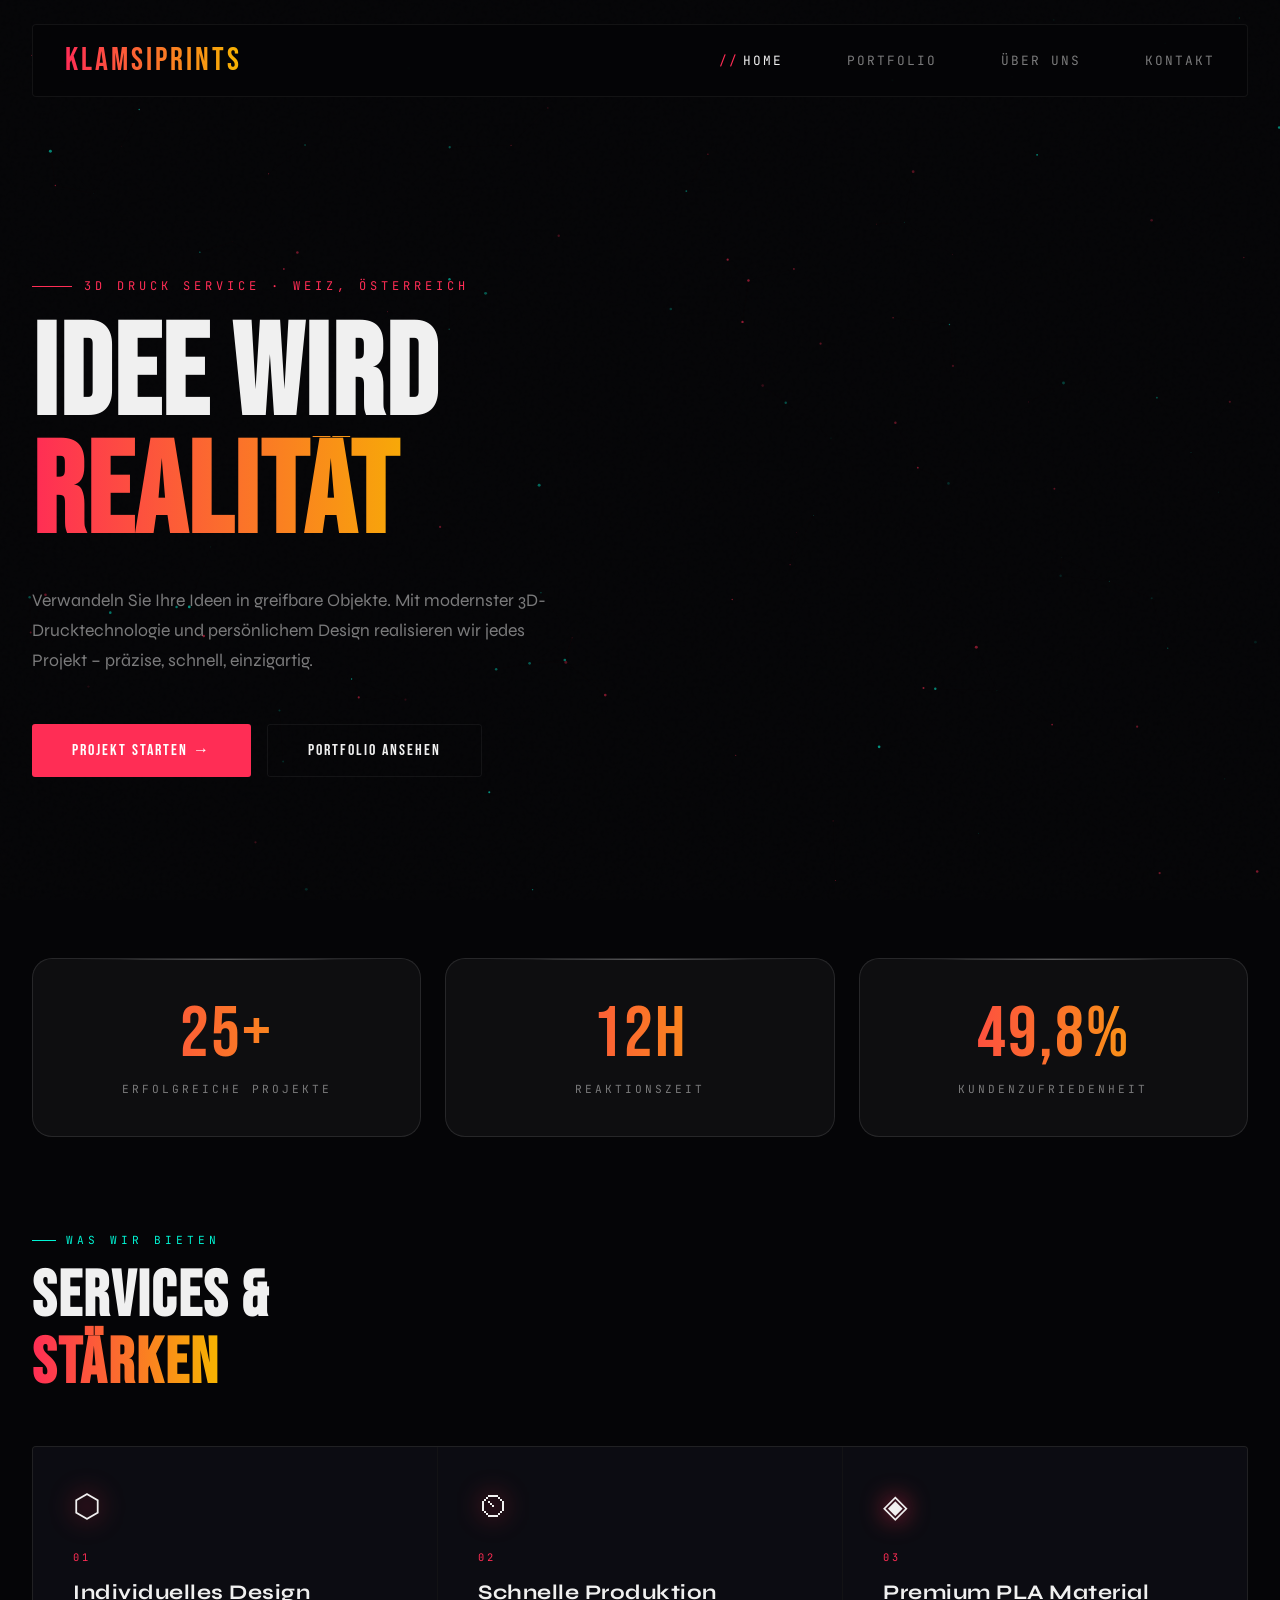
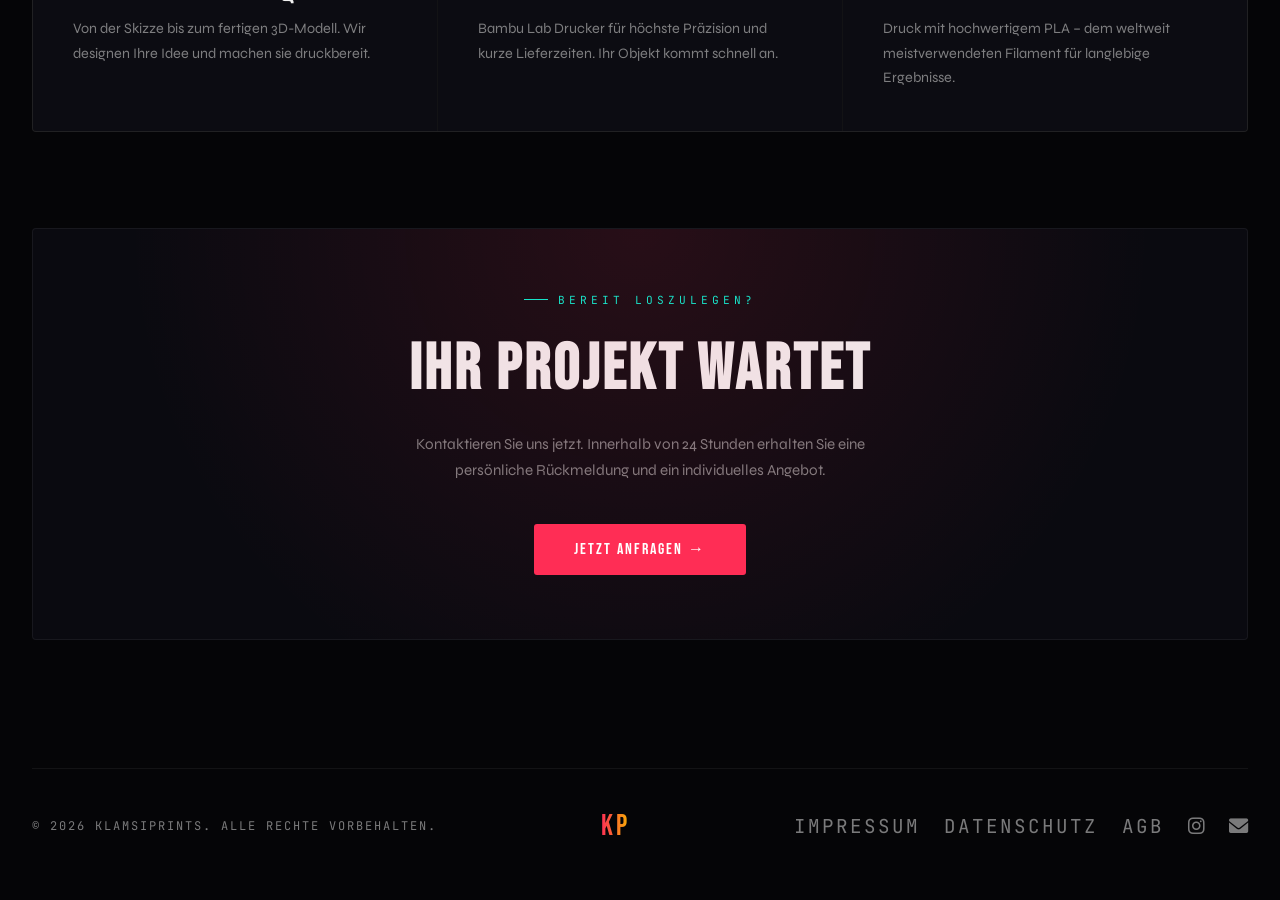
==== commit b54d85c1: "feat: logo slider added but not activated important ui changes to the website" ====
--- a/index.html
+++ b/index.html
@@ -23,954 +23,338 @@
     }
 
     *, *::before, *::after { margin:0; padding:0; box-sizing:border-box; }
-
     html { scroll-behavior: smooth; }
-
     body {
       font-family: 'Syne', sans-serif;
       background: var(--bg);
       color: var(--text);
       overflow-x: hidden;
-      cursor: none;
-    }
-
-    /* ── CUSTOM CURSOR ── */
-    #cursor-dot {
-      position: fixed;
-      width: 8px; height: 8px;
-      background: var(--accent);
-      border-radius: 50%;
-      pointer-events: none;
-      z-index: 99999;
-      transform: translate(-50%,-50%);
-      transition: transform 0.05s;
-      mix-blend-mode: difference;
-    }
-    #cursor-ring {
-      position: fixed;
-      width: 36px; height: 36px;
-      border: 1.5px solid var(--accent2);
-      border-radius: 50%;
-      pointer-events: none;
-      z-index: 99998;
-      transform: translate(-50%,-50%);
-      transition: all 0.15s cubic-bezier(.23,1,.32,1);
-      opacity: 0.7;
-    }
-    body:hover #cursor-dot { opacity:1; }
-
-    /* ── CANVAS BG ── */
-    #bg-canvas {
-      position: fixed;
-      inset: 0;
-      z-index: 0;
-      pointer-events: none;
-    }
-
-    /* ── NOISE OVERLAY ── */
+    }
+
+    #bg-canvas { position: fixed; inset: 0; z-index: 0; pointer-events: none; }
+
     body::before {
       content: '';
-      position: fixed;
-      inset: 0;
+      position: fixed; inset: 0;
       background-image: url("data:image/svg+xml,%3Csvg viewBox='0 0 256 256' xmlns='http://www.w3.org/2000/svg'%3E%3Cfilter id='noise'%3E%3CfeTurbulence type='fractalNoise' baseFrequency='0.9' numOctaves='4' stitchTiles='stitch'/%3E%3C/filter%3E%3Crect width='100%25' height='100%25' filter='url(%23noise)' opacity='0.04'/%3E%3C/svg%3E");
-      pointer-events: none;
-      z-index: 1;
-      opacity: 0.4;
-    }
-
-    /* ── MAIN CONTAINER ── */
+      pointer-events: none; z-index: 1; opacity: 0.4;
+    }
+
     .container {
-      position: relative;
-      z-index: 2;
-      max-width: 1400px;
-      margin: 0 auto;
-      padding: 1.5rem 2rem;
-      min-height: 100vh;
-      display: flex;
-      flex-direction: column;
-    }
-
-    /* ── NAV ── */
+      position: relative; z-index: 2;
+      max-width: 1400px; margin: 0 auto;
+      padding: 1.5rem 2rem; min-height: 100vh;
+      display: flex; flex-direction: column;
+    }
+
+    /* NAV */
     nav {
-      display: flex;
-      justify-content: space-between;
-      align-items: center;
-      background: rgba(5,5,7,0.7);
-      backdrop-filter: blur(20px);
-      border: 1px solid var(--border);
-      border-radius: 4px;
-      padding: 1rem 2rem;
-      margin-bottom: 2rem;
-      position: sticky;
-      top: 1.5rem;
-      z-index: 100;
-    }
-
+      display: flex; justify-content: space-between; align-items: center;
+      background: rgba(5,5,7,0.7); backdrop-filter: blur(20px);
+      border: 1px solid var(--border); border-radius: 4px;
+      padding: 1rem 2rem; margin-bottom: 2rem;
+      position: sticky; top: 1.5rem; z-index: 100;
+    }
     .logo {
-      font-family: 'Bebas Neue', sans-serif;
-      font-size: 2rem;
-      letter-spacing: 3px;
+      font-family: 'Bebas Neue', sans-serif; font-size: 2rem; letter-spacing: 3px;
       background: linear-gradient(90deg, var(--accent), var(--accent3));
-      -webkit-background-clip: text;
-      -webkit-text-fill-color: transparent;
-      cursor: pointer;
-      transition: opacity 0.2s;
+      -webkit-background-clip: text; -webkit-text-fill-color: transparent;
+      cursor: pointer; transition: opacity 0.2s;
     }
     .logo:hover { opacity: 0.8; }
-
     .nav-links { display:flex; gap:2.5rem; align-items: center; }
     .nav-links a {
-      font-family: 'JetBrains Mono', monospace;
-      font-size: 0.8rem;
-      font-weight: 400;
-      letter-spacing: 2px;
-      text-transform: uppercase;
-      color: var(--muted);
-      text-decoration: none;
-      cursor: pointer;
-      transition: color 0.3s;
-      position: relative;
-    }
-    .nav-links a::before {
-      content: '//';
-      color: var(--accent);
-      margin-right: 4px;
-      opacity: 0;
-      transition: opacity 0.3s;
-    }
-    .nav-links a:hover, .nav-links a.active {
-      color: var(--text);
-    }
+      font-family: 'JetBrains Mono', monospace; font-size: 0.8rem;
+      font-weight: 400; letter-spacing: 2px; text-transform: uppercase;
+      color: var(--muted); text-decoration: none; cursor: pointer;
+      transition: color 0.3s; position: relative;
+    }
+    .nav-links a::before { content: '//'; color: var(--accent); margin-right: 4px; opacity: 0; transition: opacity 0.3s; }
+    .nav-links a:hover, .nav-links a.active { color: var(--text); }
     .nav-links a:hover::before, .nav-links a.active::before { opacity: 1; }
 
-    /* ── PAGE SYSTEM ── */
+    /* PAGES */
     .page { display: none; }
     .page.active-page { display: block; animation: pageIn 0.6s cubic-bezier(.23,1,.32,1) both; }
-    @keyframes pageIn {
-      from { opacity:0; transform: translateY(30px); }
-      to   { opacity:1; transform: translateY(0); }
-    }
-
-    /* ══════════════════════════
-       HOME PAGE
-    ══════════════════════════ */
+    @keyframes pageIn { from { opacity:0; transform: translateY(30px); } to { opacity:1; transform: translateY(0); } }
+
+    /* HOME */
     .hero {
-      min-height: 85vh;
-      display: flex;
-      flex-direction: column;
-      justify-content: center;
-      align-items: flex-start;
-      padding: 4rem 0 2rem;
-      position: relative;
-    }
-
+      min-height: 85vh; display: flex; flex-direction: column;
+      justify-content: center; align-items: flex-start;
+      padding: 4rem 0 2rem; position: relative;
+    }
     .hero-eyebrow {
-      font-family: 'JetBrains Mono', monospace;
-      font-size: 0.75rem;
-      letter-spacing: 4px;
-      color: var(--accent);
-      text-transform: uppercase;
-      margin-bottom: 1.5rem;
-      display: flex;
-      align-items: center;
-      gap: 12px;
-    }
-    .hero-eyebrow::before {
-      content: '';
-      display: block;
-      width: 40px;
-      height: 1px;
-      background: var(--accent);
-    }
-
+      font-family: 'JetBrains Mono', monospace; font-size: 0.75rem;
+      letter-spacing: 4px; color: var(--accent); text-transform: uppercase;
+      margin-bottom: 1.5rem; display: flex; align-items: center; gap: 12px;
+    }
+    .hero-eyebrow::before { content: ''; display: block; width: 40px; height: 1px; background: var(--accent); }
     .hero-title {
       font-family: 'Bebas Neue', sans-serif;
       font-size: clamp(4rem, 10vw, 10rem);
-      line-height: 0.92;
-      letter-spacing: 2px;
-      margin-bottom: 2rem;
-    }
-
+      line-height: 0.92; letter-spacing: 2px; margin-bottom: 2rem;
+    }
     .hero-title .line-1 { color: var(--text); display: block; }
     .hero-title .line-2 {
       display: block;
       background: linear-gradient(90deg, var(--accent) 0%, var(--accent3) 50%, var(--accent2) 100%);
-      background-size: 200% 100%;
-      -webkit-background-clip: text;
-      -webkit-text-fill-color: transparent;
+      background-size: 200% 100%; -webkit-background-clip: text; -webkit-text-fill-color: transparent;
       animation: gradShift 4s linear infinite;
     }
-    @keyframes gradShift {
-      0%   { background-position: 0% 50%; }
-      100% { background-position: 200% 50%; }
-    }
-
-    .hero-sub {
-      font-size: 1.1rem;
-      color: var(--muted);
-      max-width: 520px;
-      line-height: 1.7;
-      margin-bottom: 3rem;
-    }
-
-    .hero-cta {
-      display: flex;
-      gap: 1rem;
-      flex-wrap: wrap;
-    }
-
+    @keyframes gradShift { 0% { background-position: 0% 50%; } 100% { background-position: 200% 50%; } }
+    .hero-sub { font-size: 1.1rem; color: var(--muted); max-width: 520px; line-height: 1.7; margin-bottom: 3rem; }
+    .hero-cta { display: flex; gap: 1rem; flex-wrap: wrap; }
     .btn-main {
-      font-family: 'Bebas Neue', sans-serif;
-      letter-spacing: 2px;
-      font-size: 1rem;
-      padding: 1rem 2.5rem;
-      background: var(--accent);
-      color: #fff;
-      border: none;
-      border-radius: 3px;
-      cursor: pointer;
-      position: relative;
-      overflow: hidden;
-      transition: all 0.3s;
-      text-transform: uppercase;
+      font-family: 'Bebas Neue', sans-serif; letter-spacing: 2px; font-size: 1rem;
+      padding: 1rem 2.5rem; background: var(--accent); color: #fff;
+      border: none; border-radius: 3px; cursor: pointer;
+      position: relative; overflow: hidden; transition: all 0.3s; text-transform: uppercase;
     }
     .btn-main::after {
-      content: '';
-      position: absolute;
-      inset: 0;
+      content: ''; position: absolute; inset: 0;
       background: linear-gradient(90deg, transparent, rgba(255,255,255,0.15), transparent);
-      transform: translateX(-100%);
-      transition: transform 0.5s;
+      transform: translateX(-100%); transition: transform 0.5s;
     }
     .btn-main:hover::after { transform: translateX(100%); }
     .btn-main:hover { transform: translateY(-2px); box-shadow: 0 12px 40px var(--glow); }
-
     .btn-ghost {
-      font-family: 'Bebas Neue', sans-serif;
-      letter-spacing: 2px;
-      font-size: 1rem;
-      padding: 1rem 2.5rem;
-      background: transparent;
-      color: var(--text);
-      border: 1px solid var(--border);
-      border-radius: 3px;
-      cursor: pointer;
-      transition: all 0.3s;
-      text-transform: uppercase;
-    }
-    .btn-ghost:hover {
-      border-color: var(--accent2);
-      color: var(--accent2);
-      transform: translateY(-2px);
-    }
-
-    /* TICKER */
-    .ticker-wrap {
+      font-family: 'Bebas Neue', sans-serif; letter-spacing: 2px; font-size: 1rem;
+      padding: 1rem 2.5rem; background: transparent; color: var(--text);
+      border: 1px solid var(--border); border-radius: 3px; cursor: pointer;
+      transition: all 0.3s; text-transform: uppercase;
+    }
+    .btn-ghost:hover { border-color: var(--accent2); color: var(--accent2); transform: translateY(-2px); }
+
+    /* ── LOGO SLIDER ── */
+    .logo-slider-section {
+      margin-top: 5rem;
       width: 100vw;
       margin-left: calc(-50vw + 50%);
-      overflow: hidden;
-      background: var(--accent);
-      padding: 0.6rem 0;
-      margin-top: 5rem;
-    }
-    .ticker {
-      display: flex;
-      white-space: nowrap;
-      animation: ticker 18s linear infinite;
-    }
-    .ticker-item {
-      font-family: 'Bebas Neue', sans-serif;
-      letter-spacing: 3px;
-      font-size: 0.95rem;
-      padding: 0 2rem;
-      color: #fff;
-    }
-    .ticker-item::after { content: '★'; margin-left: 2rem; opacity: 0.6; }
-    @keyframes ticker {
-      from { transform: translateX(0); }
-      to   { transform: translateX(-50%); }
-    }
-
-    /* STATS STRIP */
-    .stats-strip {
-      display: grid;
-      grid-template-columns: repeat(3,1fr);
-      gap: 1px;
-      background: var(--border);
-      border: 1px solid var(--border);
-      border-radius: 4px;
-      margin: 4rem 0;
-      overflow: hidden;
-    }
-    .stat-box {
-      background: var(--surface);
-      padding: 2.5rem 2rem;
-      text-align: center;
-      transition: background 0.3s;
-      position: relative;
-      overflow: hidden;
-    }
-    .stat-box::before {
-      content: '';
-      position: absolute;
-      inset: 0;
-      background: linear-gradient(135deg, var(--accent) 0%, transparent 60%);
-      opacity: 0;
-      transition: opacity 0.3s;
-    }
-    .stat-box:hover::before { opacity: 0.08; }
-    .stat-num {
-      font-family: 'Bebas Neue', sans-serif;
-      font-size: 4rem;
-      letter-spacing: 2px;
-      line-height: 1;
-      background: linear-gradient(135deg, var(--accent), var(--accent3));
-      -webkit-background-clip: text;
-      -webkit-text-fill-color: transparent;
-    }
-    .stat-lbl {
+      background: rgba(8,8,12,0.9);
+      border-top: 1px solid var(--border);
+      border-bottom: 1px solid var(--border);
+      padding: 2.5rem 0;
+    }
+    .logo-slider-label {
       font-family: 'JetBrains Mono', monospace;
-      font-size: 0.7rem;
-      letter-spacing: 3px;
+      font-size: 0.65rem;
+      letter-spacing: 4px;
       text-transform: uppercase;
       color: var(--muted);
-      margin-top: 0.5rem;
-    }
-
-    /* FEATURE CARDS */
+      text-align: center;
+      margin-bottom: 2rem;
+      opacity: 0.5;
+    }
+    .logo-slider-track-wrap {
+      overflow: hidden;
+      mask-image: linear-gradient(90deg, transparent 0%, #000 6%, #000 94%, transparent 100%);
+      -webkit-mask-image: linear-gradient(90deg, transparent 0%, #000 6%, #000 94%, transparent 100%);
+    }
+    .logo-slider-track {
+      display: flex;
+      gap: 0.5rem;
+      width: auto;
+      animation: logoScroll 30s linear infinite;
+    }
+    .logo-slider-track:hover { animation-play-state: paused; }
+    @keyframes logoScroll { from { transform: translateX(0); } to { transform: translateX(-50%); } }
+    .logo-card {
+      display: flex; align-items: center; justify-content: center;
+      width: 500px; height: 220px;
+      border-radius: 4px; flex-shrink: 0;
+      transition: border-color 0.3s, opacity 0.3s;
+      opacity: 0.8; overflow: hidden; padding: 2px 2px;
+    }
+    .logo-card:hover { border-color: var(--accent); opacity: 1; }
+    .logo-card img {
+      max-width: 100%; max-height: 100%; object-fit: contain;
+
+      opacity: 1; transition: opacity 0.3s;
+    }
+    .logo-card:hover img { opacity: 1; }
+
+    /* STATS */
+    .stats-strip {
+  display: grid; grid-template-columns: repeat(3,1fr);
+  gap: 1.5rem; background: transparent; border: none;
+  margin: 4rem 0; overflow: visible;
+}
+.stat-box {
+  background: rgba(255,255,255,0.04);
+  backdrop-filter: blur(20px);
+  -webkit-backdrop-filter: blur(20px);
+  border: 1px solid rgba(255,255,255,0.1);
+  border-radius: 20px;
+  padding: 2.5rem 2rem; text-align: center;
+  position: relative; overflow: hidden;
+  transition: transform 0.3s, border-color 0.3s, box-shadow 0.3s;
+}
+.stat-box::before {
+  content: ''; position: absolute; inset: 0; border-radius: 20px;
+  background: linear-gradient(135deg, rgba(255,45,85,0.08) 0%, rgba(0,245,212,0.04) 100%);
+  opacity: 0; transition: opacity 0.3s;
+}
+.stat-box::after {
+  content: ''; position: absolute;
+  top: 0; left: 10%; right: 10%; height: 1px;
+  background: linear-gradient(90deg, transparent, rgba(255,255,255,0.3), transparent);
+  border-radius: 50%;
+}
+.stat-box:hover {
+  transform: translateY(-6px);
+  border-color: rgba(255,45,85,0.4);
+  box-shadow: 0 20px 60px -15px rgba(255,45,85,0.25), 0 0 0 1px rgba(255,45,85,0.1);
+}
+.stat-box:hover::before { opacity: 1; }
+.stat-num {
+  font-family: 'Bebas Neue', sans-serif; font-size: 4.5rem; letter-spacing: 2px; line-height: 1;
+  background: linear-gradient(90deg, var(--accent), var(--accent3));
+  -webkit-background-clip: text; -webkit-text-fill-color: transparent;
+}
+.stat-lbl {
+  font-family: 'JetBrains Mono', monospace; font-size: 0.7rem;
+  letter-spacing: 3px; text-transform: uppercase;
+  color: rgba(255,255,255,0.45); margin-top: 0.7rem;
+}
+
+    /* FEATURES */
     .section-label {
-      font-family: 'JetBrains Mono', monospace;
-      font-size: 0.7rem;
-      letter-spacing: 4px;
-      text-transform: uppercase;
-      color: var(--accent2);
-      margin-bottom: 1rem;
-      display: flex;
-      align-items: center;
-      gap: 10px;
+      font-family: 'JetBrains Mono', monospace; font-size: 0.7rem; letter-spacing: 4px;
+      text-transform: uppercase; color: var(--accent2); margin-bottom: 1rem;
+      display: flex; align-items: center; gap: 10px;
     }
     .section-label::before { content: ''; display:block; width:24px; height:1px; background:var(--accent2); }
-
     .section-title {
-      font-family: 'Bebas Neue', sans-serif;
-      font-size: clamp(2.5rem,5vw,4.5rem);
-      letter-spacing: 2px;
-      line-height: 1.05;
-      margin-bottom: 3rem;
-    }
-    .section-title span {
+      font-family: 'Bebas Neue', sans-serif; font-size: clamp(2.5rem,5vw,4.5rem);
+      letter-spacing: 2px; line-height: 1.05; margin-bottom: 3rem;
+    }
+    .section-title span { background: linear-gradient(90deg, var(--accent), var(--accent3)); -webkit-background-clip: text; -webkit-text-fill-color: transparent; }
+    .features-grid {
+      display: grid; grid-template-columns: repeat(3,1fr);
+      gap: 1.5px; background: var(--border); border: 1px solid var(--border);
+      border-radius: 4px; overflow: hidden; margin-bottom: 6rem;
+    }
+    .feature-card {
+      background: var(--surface); padding: 2.5rem; position: relative;
+      overflow: hidden; transition: background 0.4s; cursor: pointer;
+    }
+    .feature-card::after {
+      content: ''; position: absolute; bottom: 0; left: 0; width: 100%; height: 3px;
       background: linear-gradient(90deg, var(--accent), var(--accent3));
-      -webkit-background-clip: text;
-      -webkit-text-fill-color: transparent;
-    }
-
-    .features-grid {
-      display: grid;
-      grid-template-columns: repeat(3,1fr);
-      gap: 1.5px;
-      background: var(--border);
-      border: 1px solid var(--border);
-      border-radius: 4px;
-      overflow: hidden;
-      margin-bottom: 6rem;
-    }
-
-    .feature-card {
-      background: var(--surface);
-      padding: 2.5rem;
-      position: relative;
-      overflow: hidden;
-      transition: background 0.4s;
-      cursor: pointer;
-    }
-    .feature-card::after {
-      content: '';
-      position: absolute;
-      bottom: 0; left: 0;
-      width: 100%;
-      height: 3px;
-      background: linear-gradient(90deg, var(--accent), var(--accent3));
-      transform: scaleX(0);
-      transform-origin: left;
-      transition: transform 0.4s cubic-bezier(.23,1,.32,1);
+      transform: scaleX(0); transform-origin: left; transition: transform 0.4s cubic-bezier(.23,1,.32,1);
     }
     .feature-card:hover { background: rgba(20,20,30,0.95); }
     .feature-card:hover::after { transform: scaleX(1); }
-
-    .feature-icon {
-      font-size: 2rem;
-      margin-bottom: 1.5rem;
-      display: block;
-      filter: drop-shadow(0 0 12px var(--accent));
-    }
-    .feature-num {
-      font-family: 'JetBrains Mono', monospace;
-      font-size: 0.65rem;
-      letter-spacing: 3px;
-      color: var(--accent);
-      margin-bottom: 1rem;
-    }
-    .feature-title {
-      font-size: 1.3rem;
-      font-weight: 700;
-      margin-bottom: 0.8rem;
-      letter-spacing: 0.5px;
-    }
-    .feature-desc {
-      color: var(--muted);
-      font-size: 0.9rem;
-      line-height: 1.7;
-    }
-
-    /* ══════════════════════════
-       PORTFOLIO PAGE
-    ══════════════════════════ */
-    .portfolio-header {
-      display: flex;
-      justify-content: space-between;
-      align-items: flex-end;
-      margin-bottom: 3rem;
-      flex-wrap: wrap;
-      gap: 1rem;
-    }
-
+    .feature-icon { font-size: 2rem; margin-bottom: 1.5rem; display: block; filter: drop-shadow(0 0 12px var(--accent)); }
+    .feature-num { font-family: 'JetBrains Mono', monospace; font-size: 0.65rem; letter-spacing: 3px; color: var(--accent); margin-bottom: 1rem; }
+    .feature-title { font-size: 1.3rem; font-weight: 700; margin-bottom: 0.8rem; letter-spacing: 0.5px; }
+    .feature-desc { color: var(--muted); font-size: 0.9rem; line-height: 1.7; }
+
+    /* PORTFOLIO */
     .portfolio-masonry {
-      display: grid;
-      grid-template-columns: repeat(3,1fr);
-      gap: 1.5px;
-      background: var(--border);
-      border: 1px solid var(--border);
-      border-radius: 4px;
-      overflow: hidden;
-    }
-
-    .port-item {
-      position: relative;
-      overflow: hidden;
-      aspect-ratio: 4/5;
-      cursor: pointer;
-    }
-    .port-item.large { aspect-ratio: 4/3; }
-
-    .port-item img {
-      width: 100%;
-      height: 100%;
-      object-fit: cover;
-      display: block;
-      transition: transform 0.7s cubic-bezier(.23,1,.32,1), filter 0.5s;
-      filter: brightness(0.7) saturate(0.8);
-    }
-    .port-item:hover img {
-      transform: scale(1.08);
-      filter: brightness(0.5) saturate(0.5);
-    }
-
-    .port-overlay {
-      position: absolute;
-      inset: 0;
-      display: flex;
-      flex-direction: column;
-      justify-content: flex-end;
-      padding: 2rem;
-      background: linear-gradient(to top, rgba(5,5,7,0.9) 0%, transparent 60%);
-      transform: translateY(20px);
-      opacity: 0;
-      transition: all 0.5s cubic-bezier(.23,1,.32,1);
-    }
+      display: grid; grid-template-columns: repeat(3,1fr);
+      gap: 1.5px; background: var(--border); border: 1px solid var(--border);
+      border-radius: 4px; overflow: hidden;
+    }
+    .port-item { position: relative; overflow: hidden; aspect-ratio: 4/5; cursor: pointer; }
+    .port-item img { width: 100%; height: 100%; object-fit: cover; display: block; transition: transform 0.7s cubic-bezier(.23,1,.32,1), filter 0.5s; filter: brightness(0.7) saturate(0.8); }
+    .port-item:hover img { transform: scale(1.08); filter: brightness(0.5) saturate(0.5); }
+    .port-overlay { position: absolute; inset: 0; display: flex; flex-direction: column; justify-content: flex-end; padding: 2rem; background: linear-gradient(to top, rgba(5,5,7,0.9) 0%, transparent 60%); transform: translateY(20px); opacity: 0; transition: all 0.5s cubic-bezier(.23,1,.32,1); }
     .port-item:hover .port-overlay { opacity:1; transform: translateY(0); }
-
-    .port-always {
-      position: absolute;
-      bottom: 0; left: 0; right: 0;
-      padding: 1.5rem;
-      background: linear-gradient(to top, rgba(5,5,7,0.8) 0%, transparent 100%);
-    }
-
-    .port-cat {
-      font-family: 'JetBrains Mono', monospace;
-      font-size: 0.65rem;
-      letter-spacing: 3px;
-      text-transform: uppercase;
-      color: var(--accent);
-      margin-bottom: 0.4rem;
-    }
-    .port-name {
-      font-family: 'Bebas Neue', sans-serif;
-      font-size: 1.6rem;
-      letter-spacing: 2px;
-      line-height: 1;
-    }
-    .port-desc {
-      color: var(--muted);
-      font-size: 0.85rem;
-      margin-top: 0.5rem;
-      line-height: 1.5;
-    }
-
-    /* ══════════════════════════
-       ABOUT PAGE
-    ══════════════════════════ */
-    .about-grid {
-      display: grid;
-      grid-template-columns: 1fr 1fr;
-      gap: 2rem;
-      margin-top: 2rem;
-    }
-
-    .about-block {
-      background: var(--surface);
-      border: 1px solid var(--border);
-      border-radius: 4px;
-      padding: 3rem;
-    }
-    .about-block h2 {
-      font-family: 'Bebas Neue', sans-serif;
-      font-size: 2rem;
-      letter-spacing: 2px;
-      background: linear-gradient(90deg, var(--accent), var(--accent3));
-      -webkit-background-clip: text;
-      -webkit-text-fill-color: transparent;
-      margin-bottom: 1.5rem;
-    }
-    .about-block p {
-      color: var(--muted);
-      line-height: 1.8;
-      margin-bottom: 1.2rem;
-      font-size: 0.95rem;
-    }
-
-    .printers {
-      margin-top: 2rem;
-      display: flex;
-      flex-direction: column;
-      gap: 0.8rem;
-    }
-    .printer-line {
-      display: flex;
-      align-items: center;
-      gap: 1rem;
-      padding: 0.8rem 1.2rem;
-      background: rgba(255,255,255,0.02);
-      border: 1px solid var(--border);
-      border-radius: 3px;
-      font-family: 'JetBrains Mono', monospace;
-      font-size: 0.85rem;
-      color: var(--accent2);
-      transition: border-color 0.3s;
-    }
+    .port-always { position: absolute; bottom: 0; left: 0; right: 0; padding: 1.5rem; background: linear-gradient(to top, rgba(5,5,7,0.8) 0%, transparent 100%); }
+    .port-cat { font-family: 'JetBrains Mono', monospace; font-size: 0.65rem; letter-spacing: 3px; text-transform: uppercase; color: var(--accent); margin-bottom: 0.4rem; }
+    .port-name { font-family: 'Bebas Neue', sans-serif; font-size: 1.6rem; letter-spacing: 2px; line-height: 1; }
+    .port-desc { color: var(--muted); font-size: 0.85rem; margin-top: 0.5rem; line-height: 1.5; }
+
+    /* ABOUT */
+    .about-grid { display: grid; grid-template-columns: 1fr 1fr; gap: 2rem; margin-top: 2rem; }
+    .about-block { background: var(--surface); border: 1px solid var(--border); border-radius: 4px; padding: 3rem; }
+    .about-block h2 { font-family: 'Bebas Neue', sans-serif; font-size: 2rem; letter-spacing: 2px; background: linear-gradient(90deg, var(--accent), var(--accent3)); -webkit-background-clip: text; -webkit-text-fill-color: transparent; margin-bottom: 1.5rem; }
+    .about-block p { color: var(--muted); line-height: 1.8; margin-bottom: 1.2rem; font-size: 0.95rem; }
+    .printers { margin-top: 2rem; display: flex; flex-direction: column; gap: 0.8rem; }
+    .printer-line { display: flex; align-items: center; gap: 1rem; padding: 0.8rem 1.2rem; background: rgba(255,255,255,0.02); border: 1px solid var(--border); border-radius: 3px; font-family: 'JetBrains Mono', monospace; font-size: 0.85rem; color: var(--accent2); transition: border-color 0.3s; }
     .printer-line:hover { border-color: var(--accent2); }
     .printer-line::before { content: '▶'; color: var(--accent); font-size: 0.6rem; }
-
-    .tech-badges {
-      display: flex;
-      flex-wrap: wrap;
-      gap: 0.6rem;
-      margin-top: 1.5rem;
-    }
-    .tbadge {
-      font-family: 'JetBrains Mono', monospace;
-      font-size: 0.7rem;
-      letter-spacing: 2px;
-      text-transform: uppercase;
-      padding: 0.5rem 1rem;
-      border: 1px solid var(--border);
-      border-radius: 2px;
-      color: var(--muted);
-      transition: all 0.3s;
-    }
+    .tech-badges { display: flex; flex-wrap: wrap; gap: 0.6rem; margin-top: 1.5rem; }
+    .tbadge { font-family: 'JetBrains Mono', monospace; font-size: 0.7rem; letter-spacing: 2px; text-transform: uppercase; padding: 0.5rem 1rem; border: 1px solid var(--border); border-radius: 2px; color: var(--muted); transition: all 0.3s; }
     .tbadge:hover { border-color: var(--accent); color: var(--accent); }
-
-    .founder-card {
-      display: flex;
-      flex-direction: column;
-      align-items: center;
-      text-align: center;
-      padding: 3rem;
-      background: var(--surface);
-      border: 1px solid var(--border);
-      border-radius: 4px;
-      position: relative;
-      overflow: hidden;
-    }
-    .founder-card::before {
-      content: '';
-      position: absolute;
-      top: 0; left: 0; right: 0;
-      height: 3px;
-      background: linear-gradient(90deg, var(--accent), var(--accent3), var(--accent2));
-    }
-
-    .founder-img-wrap {
-      position: relative;
-      margin-bottom: 2rem;
-    }
-    .founder-img {
-      width: 160px;
-      height: 160px;
-      border-radius: 50%;
-      object-fit: cover;
-      border: 2px solid var(--accent);
-      filter: saturate(0.9);
-      display: block;
-    }
-    .founder-img-wrap::after {
-      content: '';
-      position: absolute;
-      inset: -8px;
-      border-radius: 50%;
-      border: 1px solid rgba(255,45,85,0.3);
-      animation: pulse-ring 2.5s ease-out infinite;
-    }
-    @keyframes pulse-ring {
-      0%   { transform: scale(1); opacity:0.6; }
-      100% { transform: scale(1.2); opacity:0; }
-    }
-
-    .founder-name {
-      font-family: 'Bebas Neue', sans-serif;
-      font-size: 2.5rem;
-      letter-spacing: 3px;
-    }
-    .founder-role {
-      font-family: 'JetBrains Mono', monospace;
-      font-size: 0.75rem;
-      letter-spacing: 3px;
-      color: var(--accent);
-      text-transform: uppercase;
-      margin-top: 0.3rem;
-    }
-
-    /* ══════════════════════════
-       CONTACT PAGE
-    ══════════════════════════ */
-    .contact-layout {
-      display: grid;
-      grid-template-columns: 1fr 2fr;
-      gap: 2rem;
-      margin-top: 2rem;
-    }
-
-    .contact-info {
-      display: flex;
-      flex-direction: column;
-      gap: 1rem;
-    }
-
-    .info-box {
-      background: var(--surface);
-      border: 1px solid var(--border);
-      border-radius: 4px;
-      padding: 2rem;
-    }
-    .info-box-label {
-      font-family: 'JetBrains Mono', monospace;
-      font-size: 0.65rem;
-      letter-spacing: 3px;
-      text-transform: uppercase;
-      color: var(--accent);
-      margin-bottom: 0.7rem;
-    }
-    .info-box-val {
-      font-size: 1rem;
-      font-weight: 600;
-      color: var(--text);
-    }
-    .info-box-sub {
-      font-size: 0.85rem;
-      color: var(--muted);
-      margin-top: 0.2rem;
-    }
-
-    .contact-form-box {
-      background: var(--surface);
-      border: 1px solid var(--border);
-      border-radius: 4px;
-      padding: 3rem;
-    }
-
+    .founder-card { display: flex; flex-direction: column; align-items: center; text-align: center; padding: 3rem; background: var(--surface); border: 1px solid var(--border); border-radius: 4px; position: relative; overflow: hidden; }
+    .founder-card::before { content: ''; position: absolute; top: 0; left: 0; right: 0; height: 3px; background: linear-gradient(90deg, var(--accent), var(--accent3), var(--accent2)); }
+    .founder-img-wrap { position: relative; margin-bottom: 2rem; }
+    .founder-img { width: 160px; height: 160px; border-radius: 50%; object-fit: cover; border: 2px solid var(--accent); filter: saturate(0.9); display: block; }
+    .founder-img-wrap::after { content: ''; position: absolute; inset: -8px; border-radius: 50%; border: 1px solid rgba(255,45,85,0.3); animation: pulse-ring 2.5s ease-out infinite; }
+    @keyframes pulse-ring { 0% { transform: scale(1); opacity:0.6; } 100% { transform: scale(1.2); opacity:0; } }
+    .founder-name { font-family: 'Bebas Neue', sans-serif; font-size: 2.5rem; letter-spacing: 3px; }
+    .founder-role { font-family: 'JetBrains Mono', monospace; font-size: 0.75rem; letter-spacing: 3px; color: var(--accent); text-transform: uppercase; margin-top: 0.3rem; }
+
+    /* CONTACT */
+    .contact-layout { display: grid; grid-template-columns: 1fr 2fr; gap: 2rem; margin-top: 2rem; }
+    .contact-info { display: flex; flex-direction: column; gap: 1rem; }
+    .info-box { background: var(--surface); border: 1px solid var(--border); border-radius: 4px; padding: 2rem; }
+    .info-box-label { font-family: 'JetBrains Mono', monospace; font-size: 0.65rem; letter-spacing: 3px; text-transform: uppercase; color: var(--accent); margin-bottom: 0.7rem; }
+    .info-box-val { font-size: 1rem; font-weight: 600; color: var(--text); }
+    .info-box-sub { font-size: 0.85rem; color: var(--muted); margin-top: 0.2rem; }
+    .contact-form-box { background: var(--surface); border: 1px solid var(--border); border-radius: 4px; padding: 3rem; }
     .form-row { display: grid; grid-template-columns: 1fr 1fr; gap: 1rem; }
-
-    .fg {
-      margin-bottom: 1.5rem;
-    }
-    .fg label {
-      display: block;
-      font-family: 'JetBrains Mono', monospace;
-      font-size: 0.68rem;
-      letter-spacing: 3px;
-      text-transform: uppercase;
-      color: var(--muted);
-      margin-bottom: 0.6rem;
-    }
-    .fg input, .fg textarea, .fg select {
-      width: 100%;
-      padding: 0.9rem 1rem;
-      background: rgba(255,255,255,0.03);
-      border: 1px solid var(--border);
-      border-radius: 3px;
-      color: var(--text);
-      font-family: 'Syne', sans-serif;
-      font-size: 0.95rem;
-      transition: border-color 0.3s, background 0.3s;
-      appearance: none;
-    }
-    .fg input:focus, .fg textarea:focus, .fg select:focus {
-      outline: none;
-      border-color: var(--accent);
-      background: rgba(255,45,85,0.04);
-    }
+    .fg { margin-bottom: 1.5rem; }
+    .fg label { display: block; font-family: 'JetBrains Mono', monospace; font-size: 0.68rem; letter-spacing: 3px; text-transform: uppercase; color: var(--muted); margin-bottom: 0.6rem; }
+    .fg input, .fg textarea, .fg select { width: 100%; padding: 0.9rem 1rem; background: rgba(255,255,255,0.03); border: 1px solid var(--border); border-radius: 3px; color: var(--text); font-family: 'Syne', sans-serif; font-size: 0.95rem; transition: border-color 0.3s, background 0.3s; appearance: none; }
+    .fg input:focus, .fg textarea:focus, .fg select:focus { outline: none; border-color: var(--accent); background: rgba(255,45,85,0.04); }
     .fg textarea { height: 130px; resize: vertical; }
     .fg select option { background: #0a0a0f; }
-
-    .checkbox-row {
-      display: flex;
-      align-items: center;
-      gap: 0.8rem;
-      margin-bottom: 2rem;
-    }
-    .checkbox-row input[type=checkbox] {
-      width: 18px; height: 18px;
-      accent-color: var(--accent);
-      cursor: pointer;
-    }
-    .checkbox-row label {
-      font-size: 0.85rem;
-      color: var(--muted);
-      cursor: pointer;
-    }
-
-    .submit-btn {
-      font-family: 'Bebas Neue', sans-serif;
-      letter-spacing: 3px;
-      font-size: 1.1rem;
-      width: 100%;
-      padding: 1.1rem;
-      background: var(--accent);
-      color: #fff;
-      border: none;
-      border-radius: 3px;
-      cursor: pointer;
-      position: relative;
-      overflow: hidden;
-      transition: all 0.3s;
-    }
-    .submit-btn::after {
-      content: '';
-      position: absolute;
-      inset: 0;
-      background: linear-gradient(90deg, transparent, rgba(255,255,255,0.15), transparent);
-      transform: translateX(-100%);
-      transition: transform 0.5s;
-    }
+    .checkbox-row { display: flex; align-items: flex-start; gap: 0.8rem; margin-bottom: 2rem; }
+    .checkbox-row input[type=checkbox] { width: 18px; height: 18px; accent-color: var(--accent); cursor: pointer; flex-shrink: 0; margin-top: 2px; }
+    .checkbox-row label { font-size: 0.85rem; color: var(--muted); cursor: pointer; line-height: 1.5; }
+    .checkbox-row a { color: var(--accent); text-decoration: none; }
+    .checkbox-row a:hover { text-decoration: underline; }
+    .submit-btn { font-family: 'Bebas Neue', sans-serif; letter-spacing: 3px; font-size: 1.1rem; width: 100%; padding: 1.1rem; background: var(--accent); color: #fff; border: none; border-radius: 3px; cursor: pointer; position: relative; overflow: hidden; transition: all 0.3s; }
+    .submit-btn::after { content: ''; position: absolute; inset: 0; background: linear-gradient(90deg, transparent, rgba(255,255,255,0.15), transparent); transform: translateX(-100%); transition: transform 0.5s; }
     .submit-btn:hover::after { transform: translateX(100%); }
     .submit-btn:hover { transform: translateY(-2px); box-shadow: 0 12px 40px var(--glow); }
 
-    /* ══════════════════════════
-       IMPRESSUM
-    ══════════════════════════ */
-    .impressum-box {
-      max-width: 800px;
-      margin: 2rem auto;
-      background: var(--surface);
-      border: 1px solid var(--border);
-      border-radius: 4px;
-      padding: 3rem;
-    }
-    .impressum-box h2 {
-      font-family: 'Bebas Neue', sans-serif;
-      font-size: 1.6rem;
-      letter-spacing: 2px;
-      color: var(--accent);
-      margin: 2rem 0 0.8rem;
-    }
-    .impressum-box h2:first-child { margin-top: 0; }
-    .impressum-box p { color: var(--muted); line-height: 1.8; font-size: 0.95rem; }
-    .impressum-box a { color: var(--accent); text-decoration: none; }
-    .impressum-box a:hover { text-decoration: underline; }
-
-    /* ── PAGE TITLES ── */
-    .pg-eyebrow {
-      font-family: 'JetBrains Mono', monospace;
-      font-size: 0.7rem;
-      letter-spacing: 4px;
-      text-transform: uppercase;
-      color: var(--accent);
-      margin-bottom: 1rem;
-      display: flex;
-      align-items: center;
-      gap: 10px;
-    }
+    /* LEGAL */
+    .legal-box { max-width: 900px; margin: 2rem auto; background: var(--surface); border: 1px solid var(--border); border-radius: 4px; padding: 3rem; }
+    .legal-box h2 { font-family: 'Bebas Neue', sans-serif; font-size: 1.6rem; letter-spacing: 2px; color: var(--accent); margin: 2.5rem 0 0.8rem; }
+    .legal-box h2:first-child { margin-top: 0; }
+    .legal-box h3 { font-family: 'JetBrains Mono', monospace; font-size: 0.8rem; letter-spacing: 2px; text-transform: uppercase; color: var(--accent2); margin: 1.5rem 0 0.6rem; }
+    .legal-box p { color: var(--muted); line-height: 1.8; margin-bottom: 1rem; font-size: 0.95rem; }
+    .legal-box ul { color: var(--muted); line-height: 1.8; margin-bottom: 1rem; padding-left: 1.5rem; font-size: 0.95rem; }
+    .legal-box li { margin-bottom: 0.4rem; }
+    .legal-box a { color: var(--accent); text-decoration: none; cursor: pointer; }
+    .legal-box a:hover { text-decoration: underline; }
+    .legal-divider { width: 100%; height: 1px; background: var(--border); margin: 2rem 0; }
+
+    /* PAGE TITLES */
+    .pg-eyebrow { font-family: 'JetBrains Mono', monospace; font-size: 0.7rem; letter-spacing: 4px; text-transform: uppercase; color: var(--accent); margin-bottom: 1rem; display: flex; align-items: center; gap: 10px; }
     .pg-eyebrow::before { content:''; display:block; width:24px; height:1px; background:var(--accent); }
-
-    .pg-title {
-      font-family: 'Bebas Neue', sans-serif;
-      font-size: clamp(3rem,7vw,6rem);
-      letter-spacing: 2px;
-      line-height: 1;
-      margin-bottom: 1rem;
-    }
-    .pg-title span {
-      background: linear-gradient(90deg, var(--accent), var(--accent3));
-      -webkit-background-clip: text;
-      -webkit-text-fill-color: transparent;
-    }
-    .pg-sub {
-      color: var(--muted);
-      font-size: 1rem;
-      max-width: 500px;
-      line-height: 1.7;
-      margin-bottom: 0;
-    }
-
-    /* ── FOOTER ── */
-    footer {
-      margin-top: 8rem;
-      padding: 2.5rem 0 2rem;
-      border-top: 1px solid var(--border);
-      display: flex;
-      justify-content: space-between;
-      align-items: center;
-      flex-wrap: wrap;
-      gap: 1.5rem;
-    }
-    .footer-left {
-      font-family: 'JetBrains Mono', monospace;
-      font-size: 0.75rem;
-      letter-spacing: 2px;
-      color: var(--muted);
-      text-transform: uppercase;
-    }
-    .footer-mid {
-      font-family: 'Bebas Neue', sans-serif;
-      font-size: 1.8rem;
-      letter-spacing: 3px;
-      background: linear-gradient(90deg, var(--accent), var(--accent3));
-      -webkit-background-clip: text;
-      -webkit-text-fill-color: transparent;
-    }
-    .footer-right {
-      display: flex;
-      gap: 1.5rem;
-      align-items: center;
-    }
-    .footer-right a {
-      color: var(--muted);
-      text-decoration: none;
-      font-size: 1.2rem;
-      transition: color 0.3s, transform 0.3s;
-      cursor: pointer;
-    }
+    .pg-title { font-family: 'Bebas Neue', sans-serif; font-size: clamp(3rem,7vw,6rem); letter-spacing: 2px; line-height: 1; margin-bottom: 1rem; }
+    .pg-title span { background: linear-gradient(90deg, var(--accent), var(--accent3)); -webkit-background-clip: text; -webkit-text-fill-color: transparent; }
+    .pg-sub { color: var(--muted); font-size: 1rem; max-width: 500px; line-height: 1.7; }
+
+    /* FOOTER */
+    footer { margin-top: 8rem; padding: 2.5rem 0 2rem; border-top: 1px solid var(--border); display: flex; justify-content: space-between; align-items: center; flex-wrap: wrap; gap: 1.5rem; }
+    .footer-left { font-family: 'JetBrains Mono', monospace; font-size: 0.75rem; letter-spacing: 2px; color: var(--muted); text-transform: uppercase; }
+    .footer-mid { font-family: 'Bebas Neue', sans-serif; font-size: 1.8rem; letter-spacing: 3px; background: linear-gradient(90deg, var(--accent), var(--accent3)); -webkit-background-clip: text; -webkit-text-fill-color: transparent; cursor: pointer; }
+    .footer-right { display: flex; gap: 1.5rem; align-items: center; flex-wrap: wrap; }
+    .footer-right a { color: var(--muted); text-decoration: none; font-size: 1.2rem; transition: color 0.3s, transform 0.3s; cursor: pointer; }
     .footer-right a:hover { color: var(--accent); transform: translateY(-3px); }
-    .footer-imp {
-      font-family: 'JetBrains Mono', monospace;
-      font-size: 0.7rem;
-      letter-spacing: 2px;
-      text-transform: uppercase;
-      color: var(--muted);
-      cursor: pointer;
-      text-decoration: none;
-      transition: color 0.3s;
-    }
-    .footer-imp:hover { color: var(--accent); }
-
-    /* ── LOADING ── */
-    #loading {
-      position: fixed;
-      inset: 0;
-      background: var(--bg);
-      display: flex;
-      flex-direction: column;
-      justify-content: center;
-      align-items: center;
-      z-index: 99999;
-      transition: opacity 0.6s ease;
-    }
-    .load-logo {
-      font-family: 'Bebas Neue', sans-serif;
-      font-size: 3rem;
-      letter-spacing: 6px;
-      background: linear-gradient(90deg, var(--accent), var(--accent3));
-      -webkit-background-clip: text;
-      -webkit-text-fill-color: transparent;
-      margin-bottom: 2rem;
-    }
-    .load-bar-wrap {
-      width: 200px;
-      height: 2px;
-      background: rgba(255,255,255,0.08);
-      border-radius: 2px;
-      overflow: hidden;
-    }
-    .load-bar {
-      height: 100%;
-      background: linear-gradient(90deg, var(--accent), var(--accent3));
-      border-radius: 2px;
-      animation: loadProg 1.2s cubic-bezier(.4,0,.2,1) forwards;
-    }
-    @keyframes loadProg {
-      from { width: 0%; }
-      to   { width: 100%; }
-    }
-    .load-pct {
-      font-family: 'JetBrains Mono', monospace;
-      font-size: 0.7rem;
-      letter-spacing: 3px;
-      color: var(--muted);
-      margin-top: 0.8rem;
-    }
-
-    /* ── SCROLL REVEAL ── */
-    .reveal {
-      opacity: 0;
-      transform: translateY(30px);
-      transition: opacity 0.7s cubic-bezier(.23,1,.32,1), transform 0.7s cubic-bezier(.23,1,.32,1);
-    }
+    .footer-link { font-family: 'JetBrains Mono', monospace; font-size: 0.7rem; letter-spacing: 2px; text-transform: uppercase; color: var(--muted); cursor: pointer; text-decoration: none; transition: color 0.3s; }
+    .footer-link:hover { color: var(--accent); }
+
+    /* LOADING */
+    #loading { position: fixed; inset: 0; background: var(--bg); display: flex; flex-direction: column; justify-content: center; align-items: center; z-index: 99999; transition: opacity 0.6s ease; }
+    .load-logo { font-family: 'Bebas Neue', sans-serif; font-size: 3rem; letter-spacing: 6px; background: linear-gradient(90deg, var(--accent), var(--accent3)); -webkit-background-clip: text; -webkit-text-fill-color: transparent; margin-bottom: 2rem; }
+    .load-bar-wrap { width: 200px; height: 2px; background: rgba(255,255,255,0.08); border-radius: 2px; overflow: hidden; }
+    .load-bar { height: 100%; background: linear-gradient(90deg, var(--accent), var(--accent3)); border-radius: 2px; animation: loadProg 1.2s cubic-bezier(.4,0,.2,1) forwards; }
+    @keyframes loadProg { from { width: 0%; } to { width: 100%; } }
+    .load-pct { font-family: 'JetBrains Mono', monospace; font-size: 0.7rem; letter-spacing: 3px; color: var(--muted); margin-top: 0.8rem; }
+
+    /* REVEAL */
+    .reveal { opacity: 0; transform: translateY(30px); transition: opacity 0.7s cubic-bezier(.23,1,.32,1), transform 0.7s cubic-bezier(.23,1,.32,1); }
     .reveal.in { opacity:1; transform:translateY(0); }
 
-    /* ── MOBILE ── */
-    @media (max-width: 768px) {
-      body { cursor: auto; }
-      #cursor-dot, #cursor-ring { display: none; }
-
-      .container { padding: 1rem; }
-      nav { padding: 0.8rem 1rem; flex-wrap: wrap; justify-content: center; gap: 0.5rem; border-radius: 4px; top: 0.5rem; }
-      .logo { font-size: 1.5rem; margin-right: auto; }
-      .nav-links { gap: 1.2rem; }
-      .nav-links a { font-size: 0.7rem; }
-
-      .hero { min-height: 70vh; padding: 2rem 0 1rem; }
-      .hero-title { font-size: clamp(3rem, 12vw, 5rem); }
-      .hero-sub { font-size: 0.95rem; }
-      .hero-cta { flex-direction: column; }
-      .btn-main, .btn-ghost { width: 100%; text-align: center; }
-
-      .ticker-wrap { margin-top: 2rem; }
-
-      .stats-strip { grid-template-columns: 1fr; }
-      .features-grid { grid-template-columns: 1fr; }
-
-      .portfolio-masonry { grid-template-columns: 1fr 1fr; }
-
-      .about-grid { grid-template-columns: 1fr; }
-      .about-block { padding: 2rem; }
-      .founder-card { padding: 2rem; }
-
-      .contact-layout { grid-template-columns: 1fr; }
-      .contact-form-box { padding: 2rem; }
-      .form-row { grid-template-columns: 1fr; }
-
-      .impressum-box { padding: 2rem; }
-
-      footer { flex-direction: column; text-align: center; }
-      footer .footer-right { justify-content: center; }
-    }
-
-    @media (max-width: 480px) {
-      .portfolio-masonry { grid-template-columns: 1fr; }
-      .pg-title { font-size: 3rem; }
-    }
-
-    /* ── GLITCH EFFECT on logo ── */
+    /* GLITCH */
     @keyframes glitch {
       0%   { clip-path: inset(40% 0 61% 0); transform: translate(-2px,0) skew(0.5deg); }
       20%  { clip-path: inset(92% 0 1% 0);  transform: translate(2px,0) skew(-0.5deg); }
@@ -980,51 +364,47 @@
       100% { clip-path: inset(58% 0 43% 0); transform: translate(2px,0) skew(-0.5deg); }
     }
     .logo-glitch { position: relative; }
-    .logo-glitch::before, .logo-glitch::after {
-      content: attr(data-text);
-      position: absolute;
-      top: 0; left: 0;
-      background: linear-gradient(90deg, var(--accent), var(--accent3));
-      -webkit-background-clip: text;
-      -webkit-text-fill-color: transparent;
-      font-family: 'Bebas Neue', sans-serif;
-      font-size: inherit;
-      letter-spacing: inherit;
-    }
-    .logo-glitch::before {
-      left: 2px;
-      text-shadow: -2px 0 var(--accent2);
-      animation: glitch 2s infinite linear alternate-reverse;
-      opacity: 0;
-    }
-    .logo-glitch::after {
-      left: -2px;
-      text-shadow: 2px 0 var(--accent);
-      animation: glitch 3s infinite linear alternate;
-      opacity: 0;
-    }
-    .logo-glitch:hover::before,
-    .logo-glitch:hover::after { opacity: 0.8; }
-
-    /* ── PAGE divider ── */
-    .divider {
-      width: 100%;
-      height: 1px;
-      background: var(--border);
-      margin: 4rem 0;
+    .logo-glitch::before, .logo-glitch::after { content: attr(data-text); position: absolute; top: 0; left: 0; background: linear-gradient(90deg, var(--accent), var(--accent3)); -webkit-background-clip: text; -webkit-text-fill-color: transparent; font-family: 'Bebas Neue', sans-serif; font-size: inherit; letter-spacing: inherit; }
+    .logo-glitch::before { left: 2px; text-shadow: -2px 0 var(--accent2); animation: glitch 2s infinite linear alternate-reverse; opacity: 0; }
+    .logo-glitch::after  { left: -2px; text-shadow: 2px 0 var(--accent); animation: glitch 3s infinite linear alternate; opacity: 0; }
+    .logo-glitch:hover::before, .logo-glitch:hover::after { opacity: 0.8; }
+
+    /* MOBILE */
+    @media (max-width: 768px) {
+      .container { padding: 1rem; }
+      nav { padding: 0.8rem 1rem; flex-wrap: wrap; justify-content: center; gap: 0.5rem; top: 0.5rem; }
+      .logo { font-size: 1.5rem; margin-right: auto; }
+      .nav-links { gap: 1.2rem; }
+      .nav-links a { font-size: 0.7rem; }
+      .hero { min-height: 70vh; padding: 2rem 0 1rem; }
+      .hero-title { font-size: clamp(3rem, 12vw, 5rem); }
+      .hero-sub { font-size: 0.95rem; }
+      .hero-cta { flex-direction: column; }
+      .btn-main, .btn-ghost { width: 100%; text-align: center; }
+      .logo-slider-section { margin-top: 3rem; padding: 2rem 0; }
+      .stats-strip { grid-template-columns: 1fr; }
+      .features-grid { grid-template-columns: 1fr; }
+      .portfolio-masonry { grid-template-columns: 1fr 1fr; }
+      .about-grid { grid-template-columns: 1fr; }
+      .about-block { padding: 2rem; }
+      .founder-card { padding: 2rem; }
+      .contact-layout { grid-template-columns: 1fr; }
+      .contact-form-box { padding: 2rem; }
+      .form-row { grid-template-columns: 1fr; }
+      .legal-box { padding: 2rem; }
+      footer { flex-direction: column; text-align: center; }
+      footer .footer-right { justify-content: center; }
+    }
+    @media (max-width: 480px) {
+      .portfolio-masonry { grid-template-columns: 1fr; }
+      .pg-title { font-size: 3rem; }
     }
   </style>
 </head>
 <body>
 
-<!-- Custom Cursor -->
-<div id="cursor-dot"></div>
-<div id="cursor-ring"></div>
-
-<!-- Particle Canvas -->
 <canvas id="bg-canvas"></canvas>
 
-<!-- Loading Screen -->
 <div id="loading">
   <div class="load-logo">KLAMSIPRINTS</div>
   <div class="load-bar-wrap"><div class="load-bar"></div></div>
@@ -1032,6 +412,7 @@
 </div>
 
 <div class="container">
+
   <!-- NAV -->
   <nav>
     <div class="logo logo-glitch" data-text="KlamsiPrints" onclick="switchPage('home')">KlamsiPrints</div>
@@ -1040,12 +421,14 @@
       <a onclick="switchPage('portfolio')" id="nav-portfolio">Portfolio</a>
       <a onclick="switchPage('about')" id="nav-about">Über uns</a>
       <a onclick="switchPage('contact')" id="nav-contact">Kontakt</a>
+      <a id="nav-impressum" style="display:none"></a>
+      <a id="nav-datenschutz" style="display:none"></a>
+      <a id="nav-agb" style="display:none"></a>
     </div>
   </nav>
 
-  <!-- ─── HOME ─── -->
+  <!-- HOME -->
   <div id="home-page" class="page active-page">
-
     <div class="hero">
       <div class="hero-eyebrow reveal">3D Druck Service · Weiz, Österreich</div>
       <h1 class="hero-title reveal">
@@ -1053,7 +436,7 @@
         <span class="line-2">Realität</span>
       </h1>
       <p class="hero-sub reveal">
-        Verwandeln Sie Ihre Ideen in greifbare Objekte. Mit modernster 3D-Drucktechnologie und 
+        Verwandeln Sie Ihre Ideen in greifbare Objekte. Mit modernster 3D-Drucktechnologie und
         persönlichem Design realisieren wir jedes Projekt – präzise, schnell, einzigartig.
       </p>
       <div class="hero-cta reveal">
@@ -1062,47 +445,44 @@
       </div>
     </div>
 
-    <!-- TICKER -->
-    <div class="ticker-wrap">
-      <div class="ticker">
-        <span class="ticker-item">3D DRUCK</span>
-        <span class="ticker-item">INDIVIDUELLES DESIGN</span>
-        <span class="ticker-item">PLA FILAMENT</span>
-        <span class="ticker-item">SCHNELLE LIEFERUNG</span>
-        <span class="ticker-item">BAMBU LAB QUALITÄT</span>
-        <span class="ticker-item">WEIZ ÖSTERREICH</span>
-        <span class="ticker-item">KLAMSIPRINTS</span>
-        <span class="ticker-item">3D DRUCK</span>
-        <span class="ticker-item">INDIVIDUELLES DESIGN</span>
-        <span class="ticker-item">PLA FILAMENT</span>
-        <span class="ticker-item">SCHNELLE LIEFERUNG</span>
-        <span class="ticker-item">BAMBU LAB QUALITÄT</span>
-        <span class="ticker-item">WEIZ ÖSTERREICH</span>
-        <span class="ticker-item">KLAMSIPRINTS</span>
-      </div>
-    </div>
-
-    <!-- STATS -->
+    <!--
+    <div class="logo-slider-section">
+      <div class="hero-eyebrow reveal">Vertrauen von unseren Kunden</div>
+      <div class="logo-slider-track-wrap">
+        <div class="logo-slider-track">
+          
+          <div class="logo-card"><img src="./img/logos/Universität_Graz_logo.svg" alt="Kunde 1"></div>
+          <div class="logo-card"><img src="./img/logos/2024-08-07.jpg" alt="Kunde 2"></div>
+          <div class="logo-card"><img src="./img/logos/Universität_Graz_logo.svg" alt="Kunde 1"></div>
+          <div class="logo-card"><img src="./img/logos/2024-08-07.jpg" alt="Kunde 2"></div>
+          <div class="logo-card"><img src="./img/logos/Universität_Graz_logo.svg" alt="Kunde 1"></div>
+          <div class="logo-card"><img src="./img/logos/2024-08-07.jpg" alt="Kunde 2"></div>
+          <div class="logo-card"><img src="./img/logos/Universität_Graz_logo.svg" alt="Kunde 1"></div>
+          <div class="logo-card"><img src="./img/logos/2024-08-07.jpg" alt="Kunde 2"></div>
+
+          //loop
+          <div class="logo-card"><img src="./img/logos/Universität_Graz_logo.svg" alt="Kunde 1"></div>
+          <div class="logo-card"><img src="./img/logos/2024-08-07.jpg" alt="Kunde 2"></div>
+          <div class="logo-card"><img src="./img/logos/Universität_Graz_logo.svg" alt="Kunde 1"></div>
+          <div class="logo-card"><img src="./img/logos/2024-08-07.jpg" alt="Kunde 2"></div>
+          <div class="logo-card"><img src="./img/logos/Universität_Graz_logo.svg" alt="Kunde 1"></div>
+          <div class="logo-card"><img src="./img/logos/2024-08-07.jpg" alt="Kunde 2"></div>
+          <div class="logo-card"><img src="./img/logos/Universität_Graz_logo.svg" alt="Kunde 1"></div>
+          <div class="logo-card"><img src="./img/logos/2024-08-07.jpg" alt="Kunde 2"></div>
+        </div>
+      </div>
+    </div>
+    -->
+
     <div class="stats-strip reveal" style="margin-top:4rem;">
-      <div class="stat-box">
-        <div class="stat-num" data-count="50">0</div>
-        <div class="stat-lbl">Erfolgreiche Projekte</div>
-      </div>
-      <div class="stat-box">
-        <div class="stat-num">24h</div>
-        <div class="stat-lbl">Reaktionszeit</div>
-      </div>
-      <div class="stat-box">
-        <div class="stat-num">99%</div>
-        <div class="stat-lbl">Kundenzufriedenheit</div>
-      </div>
-    </div>
-
-    <!-- FEATURES -->
+      <div class="stat-box"><div class="stat-num" data-count="50" data-suffix="+">0</div><div class="stat-lbl">Erfolgreiche Projekte</div></div>
+      <div class="stat-box"><div class="stat-num" data-count="24" data-suffix="h">0</div><div class="stat-lbl">Reaktionszeit</div></div>
+      <div class="stat-box"><div class="stat-num" data-count="99" data-suffix=",8%">0</div><div class="stat-lbl">Kundenzufriedenheit</div></div>
+    </div>
+
     <div style="margin-top:6rem;">
       <div class="section-label reveal">Was wir bieten</div>
       <h2 class="section-title reveal">Services &<br><span>Stärken</span></h2>
-
       <div class="features-grid reveal">
         <div class="feature-card" onclick="switchPage('contact')">
           <span class="feature-icon">⬡</span>
@@ -1111,7 +491,7 @@
           <p class="feature-desc">Von der Skizze bis zum fertigen 3D-Modell. Wir designen Ihre Idee und machen sie druckbereit.</p>
         </div>
         <div class="feature-card" onclick="switchPage('contact')">
-          <span class="feature-icon">⚡</span>
+          <span class="feature-icon">⏲︎</span>
           <div class="feature-num">02</div>
           <h3 class="feature-title">Schnelle Produktion</h3>
           <p class="feature-desc">Bambu Lab Drucker für höchste Präzision und kurze Lieferzeiten. Ihr Objekt kommt schnell an.</p>
@@ -1125,7 +505,6 @@
       </div>
     </div>
 
-    <!-- CTA BANNER -->
     <div style="margin-top:6rem; padding:4rem 3rem; background:var(--surface); border:1px solid var(--border); border-radius:4px; position:relative; overflow:hidden; text-align:center;" class="reveal">
       <div style="position:absolute;inset:0;background:radial-gradient(circle at 50% 0%, rgba(255,45,85,0.12) 0%, transparent 70%);pointer-events:none;"></div>
       <div class="section-label" style="justify-content:center; margin-bottom:1.5rem;">Bereit loszulegen?</div>
@@ -1133,68 +512,41 @@
       <p style="color:var(--muted);margin-bottom:2.5rem;max-width:450px;margin-left:auto;margin-right:auto;font-size:0.95rem;line-height:1.7;">Kontaktieren Sie uns jetzt. Innerhalb von 24 Stunden erhalten Sie eine persönliche Rückmeldung und ein individuelles Angebot.</p>
       <button class="btn-main" onclick="switchPage('contact')">Jetzt anfragen →</button>
     </div>
-
   </div>
 
-  <!-- ─── PORTFOLIO ─── -->
+  <!-- PORTFOLIO -->
   <div id="portfolio-page" class="page">
     <div class="pg-eyebrow">Unsere Arbeiten</div>
     <h1 class="pg-title">Portfolio<br><span>Projekte</span></h1>
     <p class="pg-sub" style="margin-bottom:3rem;">Ausgewählte Arbeiten – von personalisierten Geschenken bis hin zu Dekorationsobjekten und Spielerweiterungen.</p>
-
     <div class="portfolio-masonry">
       <div class="port-item">
         <img src="img/besteMAMA.jpg" alt="BesteMama">
-        <div class="port-always">
-          <div class="port-cat">Geschenke</div>
-          <div class="port-name">Personalisierte Schilder</div>
-        </div>
-        <div class="port-overlay">
-          <div class="port-cat">Geschenke</div>
-          <div class="port-name">Personalisierte Schilder</div>
-          <p class="port-desc">3D-gedruckte Schilder als perfektes individuelles Geschenk für jeden Anlass.</p>
-        </div>
-      </div>
-
+        <div class="port-always"><div class="port-cat">Geschenke</div><div class="port-name">Personalisierte Schilder</div></div>
+        <div class="port-overlay"><div class="port-cat">Geschenke</div><div class="port-name">Personalisierte Schilder</div><p class="port-desc">3D-gedruckte Schilder als perfektes individuelles Geschenk für jeden Anlass.</p></div>
+      </div>
       <div class="port-item">
         <img src="img/sternenkueche.jpg" alt="Sternenküche">
-        <div class="port-always">
-          <div class="port-cat">Dekoration</div>
-          <div class="port-name">Wohndekor</div>
-        </div>
-        <div class="port-overlay">
-          <div class="port-cat">Dekoration</div>
-          <div class="port-name">Wohndekor Aufsteller</div>
-          <p class="port-desc">Elegante Aufsteller, die Ihr Zuhause mit einem modernen Touch verschönern.</p>
-        </div>
-      </div>
-
+        <div class="port-always"><div class="port-cat">Dekoration</div><div class="port-name">Wohndekor</div></div>
+        <div class="port-overlay"><div class="port-cat">Dekoration</div><div class="port-name">Wohndekor Aufsteller</div><p class="port-desc">Elegante Aufsteller, die Ihr Zuhause mit einem modernen Touch verschönern.</p></div>
+      </div>
       <div class="port-item">
         <img src="img/IMG_4792.jpg" alt="Spielverbesserungen">
-        <div class="port-always">
-          <div class="port-cat">Gaming</div>
-          <div class="port-name">Brettspiel-Extras</div>
-        </div>
-        <div class="port-overlay">
-          <div class="port-cat">Gaming</div>
-          <div class="port-name">Brettspiel-Erweiterungen</div>
-          <p class="port-desc">Maßgefertigte Organizer, Token und Erweiterungen für Ihr Lieblingsspiel.</p>
-        </div>
-      </div>
-    </div>
-
+        <div class="port-always"><div class="port-cat">Gaming</div><div class="port-name">Brettspiel-Extras</div></div>
+        <div class="port-overlay"><div class="port-cat">Gaming</div><div class="port-name">Brettspiel-Erweiterungen</div><p class="port-desc">Maßgefertigte Organizer, Token und Erweiterungen für Ihr Lieblingsspiel.</p></div>
+      </div>
+    </div>
     <div style="margin-top:4rem; text-align:center;" class="reveal">
       <p style="color:var(--muted); font-size:0.9rem; font-family:'JetBrains Mono',monospace; letter-spacing:2px; text-transform:uppercase; margin-bottom:1.5rem;">Ihr Projekt dabei?</p>
       <button class="btn-main" onclick="switchPage('contact')">Jetzt anfragen →</button>
     </div>
   </div>
 
-  <!-- ─── ABOUT ─── -->
+  <!-- ABOUT -->
   <div id="about-page" class="page">
     <div class="pg-eyebrow">Wer wir sind</div>
     <h1 class="pg-title">Über<br><span>KlamsiPrints</span></h1>
     <p class="pg-sub" style="margin-bottom:3rem;">Leidenschaft für 3D-Druck seit April 2025.</p>
-
     <div class="about-grid">
       <div>
         <div class="about-block reveal">
@@ -1204,13 +556,9 @@
           <h2 style="margin-top:2rem;">Unsere Philosophie</h2>
           <p>Qualität, Präzision und Kundenzufriedenheit sind unsere Priorität. Wir beraten ehrlich, finden die beste Lösung und produzieren mit höchster Sorgfalt.</p>
           <div class="tech-badges">
-            <span class="tbadge">PLA Druck</span>
-            <span class="tbadge">CAD Design</span>
-            <span class="tbadge">3D Modellierung</span>
-            <span class="tbadge">Bambu Lab</span>
+            <span class="tbadge">PLA Druck</span><span class="tbadge">CAD Design</span><span class="tbadge">3D Modellierung</span><span class="tbadge">Bambu Lab</span>
           </div>
         </div>
-
         <div class="about-block reveal" style="margin-top:1.5rem;">
           <h2>Unsere Drucker</h2>
           <div class="printers">
@@ -1219,111 +567,168 @@
           </div>
         </div>
       </div>
-
       <div class="founder-card reveal">
-        <div class="founder-img-wrap">
-          <img src="img/luca.jpg" alt="Luca Klaminger" class="founder-img">
-        </div>
+        <div class="founder-img-wrap"><img src="img/luca.jpg" alt="Luca Klaminger" class="founder-img"></div>
         <div class="founder-name">Luca Klaminger</div>
         <div class="founder-role">Gründer & 3D-Experte</div>
         <div style="width:40px;height:1px;background:var(--border);margin:1.5rem auto;"></div>
-        <p style="color:var(--muted);font-size:0.9rem;line-height:1.7;max-width:300px;">
-          Technikbegeistert, kreativ, und immer auf der Suche nach der besten Lösung für jedes Projekt.
-        </p>
+        <p style="color:var(--muted);font-size:0.9rem;line-height:1.7;max-width:300px;">Technikbegeistert, kreativ, und immer auf der Suche nach der besten Lösung für jedes Projekt.</p>
       </div>
     </div>
   </div>
 
-  <!-- ─── CONTACT ─── -->
+  <!-- CONTACT -->
   <div id="contact-page" class="page">
     <div class="pg-eyebrow">Schreib uns</div>
     <h1 class="pg-title">Kontakt &<br><span>Anfrage</span></h1>
-
     <div class="contact-layout">
       <div class="contact-info reveal">
-        <div class="info-box">
-          <div class="info-box-label">Response Time</div>
-          <div class="info-box-val">&lt; 24 Stunden</div>
-          <div class="info-box-sub">Wir melden uns per E-Mail</div>
-        </div>
-        <div class="info-box">
-          <div class="info-box-label">E-Mail</div>
-          <div class="info-box-val">klamsiprints@gmail.com</div>
-        </div>
-        <div class="info-box">
-          <div class="info-box-label">Standort</div>
-          <div class="info-box-val">Weiz, Steiermark</div>
-          <div class="info-box-sub">Österreich</div>
-        </div>
-        <div class="info-box">
-          <div class="info-box-label">Social</div>
-          <div class="info-box-val">
-            <a href="https://www.instagram.com/klamsimedia/" target="_blank" style="color:var(--accent);text-decoration:none;display:flex;align-items:center;gap:0.5rem;">
-              <i class="fab fa-instagram"></i> @klamsimedia
-            </a>
-          </div>
-        </div>
-      </div>
-
+        <div class="info-box"><div class="info-box-label">Response Time</div><div class="info-box-val">&lt; 24 Stunden</div><div class="info-box-sub">Wir melden uns per E-Mail</div></div>
+        <div class="info-box"><div class="info-box-label">E-Mail</div><div class="info-box-val">klamsiprints@gmail.com</div></div>
+        <div class="info-box"><div class="info-box-label">Standort</div><div class="info-box-val">Weiz, Steiermark</div><div class="info-box-sub">Österreich</div></div>
+        <div class="info-box"><div class="info-box-label">Social</div><div class="info-box-val"><a href="https://www.instagram.com/klamsimedia/" target="_blank" style="color:var(--accent);text-decoration:none;display:flex;align-items:center;gap:0.5rem;"><i class="fab fa-instagram"></i> @klamsimedia</a></div></div>
+      </div>
       <div class="contact-form-box reveal">
         <form action="https://formspree.io/f/xgvkjzvr" method="POST">
           <div class="form-row">
-            <div class="fg">
-              <label>Name *</label>
-              <input type="text" name="name" placeholder="Ihr vollständiger Name" required>
-            </div>
-            <div class="fg">
-              <label>E-Mail *</label>
-              <input type="email" name="email" placeholder="ihre@email.at" required>
-            </div>
+            <div class="fg"><label>Name *</label><input type="text" name="name" placeholder="Ihr vollständiger Name" required></div>
+            <div class="fg"><label>E-Mail *</label><input type="email" name="email" placeholder="ihre@email.at" required></div>
           </div>
-
           <div class="fg">
             <label>Gewünschter Service</label>
-            <select name="service">
-              <option value="3D-Druckauftrag">3D-Druckauftrag</option>
-              <option value="Beratung">Beratung</option>
-              <option value="Sonstiges">Sonstiges</option>
-            </select>
+            <select name="service"><option value="3D-Druckauftrag">3D-Druckauftrag</option><option value="Beratung">Beratung</option><option value="Sonstiges">Sonstiges</option></select>
           </div>
-
-          <div class="fg">
-            <label>Nachricht *</label>
-            <textarea name="message" placeholder="Beschreiben Sie Ihr Projekt – Material, Größe, Stückzahl, besondere Wünsche..." required></textarea>
-          </div>
-
+          <div class="fg"><label>Nachricht *</label><textarea name="message" placeholder="Beschreiben Sie Ihr Projekt – Material, Größe, Stückzahl, besondere Wünsche..." required></textarea></div>
           <div class="checkbox-row">
             <input type="checkbox" id="consent" name="consent" required>
-            <label for="consent">Ich stimme der Speicherung meiner Daten zu *</label>
+            <label for="consent">Ich stimme der <a onclick="switchPage('datenschutz')">Datenschutzerklärung</a> zu und akzeptiere die <a onclick="switchPage('agb')">AGB</a> *</label>
           </div>
-
           <button type="submit" class="submit-btn">Anfrage absenden →</button>
         </form>
       </div>
     </div>
   </div>
 
-  <!-- ─── IMPRESSUM ─── -->
+  <!-- IMPRESSUM -->
   <div id="impressum-page" class="page">
     <div class="pg-eyebrow">Rechtliches</div>
     <h1 class="pg-title"><span>Impressum</span></h1>
-
-    <div class="impressum-box">
-      <h2>Angaben gemäß § 5 TMG</h2>
-      <p>Luca Klaminger<br>KlamsiPrints<br>Schillerstraße 13<br>8160 Weiz<br>Österreich</p>
+    <div class="legal-box">
+      <h2>Angaben gemäß § 5 ECG (Österreich)</h2>
+      <p>Luca Klaminger<br>KlamsiPrints<br><br>8160 Weiz<br>Österreich</p>
       <h2>Kontakt</h2>
       <p>E-Mail: <a href="mailto:klamsiprints@gmail.com">klamsiprints@gmail.com</a></p>
       <h2>Verantwortlich für den Inhalt</h2>
       <p>Luca Klaminger</p>
+      <h2>Haftungsausschluss</h2>
+      <p>Die Inhalte dieser Website wurden mit größter Sorgfalt erstellt. Für die Richtigkeit, Vollständigkeit und Aktualität der Inhalte können wir jedoch keine Gewähr übernehmen.</p>
+    </div>
+  </div>
+
+  <!-- DATENSCHUTZ -->
+  <div id="datenschutz-page" class="page">
+    <div class="pg-eyebrow">Rechtliches</div>
+    <h1 class="pg-title"><span>Datenschutz</span>erklärung</h1>
+    <div class="legal-box">
+      <h2>1. Verantwortlicher</h2>
+      <p>Luca Klaminger · KlamsiPrints · Schillerstraße 13 · 8160 Weiz · Österreich<br>E-Mail: <a href="mailto:klamsiprints@gmail.com">klamsiprints@gmail.com</a></p>
+      <div class="legal-divider"></div>
+      <h2>2. Welche Daten wir erheben</h2>
+      <p>Wenn Sie unser Kontaktformular nutzen, erheben wir folgende personenbezogene Daten:</p>
+      <ul><li>Vor- und Nachname</li><li>E-Mail-Adresse</li><li>Nachrichteninhalt (Projektbeschreibung)</li><li>Gewählter Service</li></ul>
+      <p>Beim bloßen Besuch unserer Website werden keine personenbezogenen Daten aktiv gespeichert. Es werden keine Cookies gesetzt und kein Tracking durchgeführt.</p>
+      <div class="legal-divider"></div>
+      <h2>3. Zweck der Verarbeitung</h2>
+      <p>Ihre Daten werden ausschließlich verwendet, um Ihre Anfrage zu bearbeiten und Ihnen ein individuelles Angebot zu unterbreiten. Eine Weitergabe an Dritte erfolgt nicht, außer im Rahmen der unten beschriebenen Auftragsverarbeitung.</p>
+      <div class="legal-divider"></div>
+      <h2>4. Rechtsgrundlage</h2>
+      <p>Die Verarbeitung Ihrer Daten erfolgt auf Basis von Art. 6 Abs. 1 lit. b DSGVO (Vertragsanbahnung) sowie Art. 6 Abs. 1 lit. a DSGVO (Einwilligung durch Absenden des Formulars).</p>
+      <div class="legal-divider"></div>
+      <h2>5. Drittanbieter: Formspree</h2>
+      <p>Wir verwenden den Dienst <strong>Formspree</strong> (Formspree, Inc., USA) zur Verarbeitung von Kontaktformular-Einsendungen. Ihre Daten werden an Formspree-Server übertragen und dort als Auftragsverarbeiter gemäß DSGVO verarbeitet.</p>
+      <p>Datenschutzerklärung von Formspree: <a href="https://formspree.io/legal/privacy-policy" target="_blank">formspree.io/legal/privacy-policy</a></p>
+      <div class="legal-divider"></div>
+      <h2>6. Drittanbieter: Google Fonts</h2>
+      <p>Diese Website verwendet Google Fonts (Google LLC, USA). Beim Laden der Seite wird eine Verbindung zu Google-Servern hergestellt, wobei Ihre IP-Adresse übermittelt werden kann. Rechtsgrundlage: Art. 6 Abs. 1 lit. f DSGVO (berechtigtes Interesse an einheitlicher Darstellung).</p>
+      <div class="legal-divider"></div>
+      <h2>7. Speicherdauer</h2>
+      <p>Ihre Daten werden nur so lange gespeichert, wie es für die Bearbeitung Ihrer Anfrage notwendig ist, maximal jedoch 2 Jahre, sofern keine gesetzlichen Aufbewahrungspflichten bestehen.</p>
+      <div class="legal-divider"></div>
+      <h2>8. Ihre Rechte</h2>
+      <p>Sie haben gemäß DSGVO folgende Rechte:</p>
+      <ul>
+        <li><strong>Auskunft</strong> über gespeicherte Daten (Art. 15)</li>
+        <li><strong>Berichtigung</strong> unrichtiger Daten (Art. 16)</li>
+        <li><strong>Löschung</strong> Ihrer Daten (Art. 17)</li>
+        <li><strong>Einschränkung</strong> der Verarbeitung (Art. 18)</li>
+        <li><strong>Widerspruch</strong> gegen die Verarbeitung (Art. 21)</li>
+        <li><strong>Datenübertragbarkeit</strong> (Art. 20)</li>
+        <li><strong>Widerruf</strong> einer Einwilligung jederzeit mit Wirkung für die Zukunft</li>
+      </ul>
+      <p>Kontakt: <a href="mailto:klamsiprints@gmail.com">klamsiprints@gmail.com</a></p>
+      <div class="legal-divider"></div>
+      <h2>9. Beschwerderecht</h2>
+      <p>Österreichische Datenschutzbehörde · Barichgasse 40–42 · 1030 Wien · <a href="https://www.dsb.gv.at" target="_blank">www.dsb.gv.at</a></p>
+      <div class="legal-divider"></div>
+      <h2>10. Aktualität</h2>
+      <p>Stand: März 2026.</p>
+    </div>
+  </div>
+
+  <!-- AGB -->
+  <div id="agb-page" class="page">
+    <div class="pg-eyebrow">Rechtliches</div>
+    <h1 class="pg-title">Allgemeine<br><span>Geschäftsbedingungen</span></h1>
+    <div class="legal-box">
+      <h2>1. Geltungsbereich</h2>
+      <p>Diese AGB gelten für alle Verträge zwischen KlamsiPrints (Inhaber: Luca Klaminger, 8160 Weiz, Österreich) und dem Kunden über 3D-Druck-Dienstleistungen und damit verbundene Leistungen. Abweichende Bedingungen des Kunden werden nicht anerkannt, es sei denn, KlamsiPrints stimmt ausdrücklich schriftlich zu.</p>
+      <div class="legal-divider"></div>
+      <h2>2. Vertragsschluss</h2>
+      <p>Ein Vertrag kommt zustande, sobald KlamsiPrints die Anfrage des Kunden schriftlich per E-Mail bestätigt und ein individuelles Angebot angenommen wird. Die bloße Bestätigung des Eingangs einer Anfrage stellt noch keinen Vertragsschluss dar.</p>
+      <div class="legal-divider"></div>
+      <h2>3. Leistungsumfang</h2>
+      <h3>3.1 3D-Druckaufträge</h3>
+      <p>KlamsiPrints druckt vom Kunden bereitgestellte oder gemeinsam erarbeitete 3D-Modelle in der vereinbarten Qualität, Farbe und Stückzahl.</p>
+      <h3>3.2 Designleistungen</h3>
+      <p>Auf Wunsch erstellt KlamsiPrints 3D-Modelle nach Vorgabe des Kunden. Der genaue Umfang wird individuell vereinbart.</p>
+      <h3>3.3 Materialien</h3>
+      <p>Es wird ausschließlich hochwertiges PLA-Filament verwendet, sofern nicht ausdrücklich ein anderes Material vereinbart wird.</p>
+      <div class="legal-divider"></div>
+      <h2>4. Preise und Zahlung</h2>
+      <p>Alle Preise werden individuell nach Aufwand, Materialverbrauch und Druckzeit kalkuliert und im Angebot angegeben. Die Preise verstehen sich als Endpreise. Zahlung erfolgt nach Abschluss des Auftrags und Lieferung, sofern nicht anders vereinbart. Bei größeren Aufträgen kann eine Anzahlung von bis zu 50 % vereinbart werden.</p>
+      <div class="legal-divider"></div>
+      <h2>5. Lieferung</h2>
+      <p>Lieferzeiten werden individuell vereinbart und sind Richtwerte. KlamsiPrints haftet nicht für Verzögerungen durch höhere Gewalt, Materialengpässe oder unvorhergesehene technische Probleme. Der Versand erfolgt auf Rechnung und Risiko des Kunden.</p>
+      <div class="legal-divider"></div>
+      <h2>6. Eigentum an Dateien und Modellen</h2>
+      <p>Vom Kunden bereitgestellte Dateien verbleiben in dessen Eigentum. Der Kunde versichert, zur Nutzung berechtigt zu sein und keine Urheberrechte Dritter zu verletzen. Für Rechtsverletzungen durch bereitgestellte Dateien haftet ausschließlich der Kunde. Von KlamsiPrints erstellte Designs bleiben bis zur vollständigen Bezahlung Eigentum von KlamsiPrints.</p>
+      <div class="legal-divider"></div>
+      <h2>7. Gewährleistung und Haftung</h2>
+      <p>Offensichtliche Mängel sind innerhalb von 14 Tagen nach Erhalt schriftlich zu melden. Die Haftung von KlamsiPrints beschränkt sich auf Vorsatz und grobe Fahrlässigkeit. Eine Haftung für leichte Fahrlässigkeit ist ausgeschlossen, soweit gesetzlich zulässig. Die Haftung ist auf den jeweiligen Auftragswert begrenzt.</p>
+      <div class="legal-divider"></div>
+      <h2>8. Widerrufsrecht</h2>
+      <p>Da es sich um individuell angefertigte Produkte handelt, besteht gemäß § 18 Abs. 1 Z 3 FAGG (Österreich) kein gesetzliches Widerrufsrecht für nach Kundenspezifikation hergestellte Waren.</p>
+      <div class="legal-divider"></div>
+      <h2>9. Datenschutz</h2>
+      <p>Die Verarbeitung personenbezogener Daten erfolgt gemäß unserer <a onclick="switchPage('datenschutz')">Datenschutzerklärung</a>.</p>
+      <div class="legal-divider"></div>
+      <h2>10. Anwendbares Recht & Gerichtsstand</h2>
+      <p>Es gilt österreichisches Recht unter Ausschluss des UN-Kaufrechts. Gerichtsstand ist Weiz, Österreich. Für Verbraucher gilt der gesetzliche Gerichtsstand.</p>
+      <div class="legal-divider"></div>
+      <h2>11. Salvatorische Klausel</h2>
+      <p>Sollten einzelne Bestimmungen dieser AGB unwirksam sein oder werden, bleibt die Wirksamkeit der übrigen Bestimmungen unberührt.</p>
+      <p style="margin-top:2rem;font-family:'JetBrains Mono',monospace;font-size:0.75rem;letter-spacing:1px;color:rgba(240,240,240,0.3);">Stand: März 2026 · KlamsiPrints, Luca Klaminger</p>
     </div>
   </div>
 
   <!-- FOOTER -->
   <footer>
-    <div class="footer-left">© 2026 KlamsiPrints</div>
+    <div class="footer-left">© 2026 KlamsiPrints. Alle Rechte vorbehalten.</div>
     <div class="footer-mid" onclick="switchPage('home')" style="cursor:pointer;">KP</div>
     <div class="footer-right">
-      <a onclick="switchPage('impressum')" class="footer-imp">Impressum</a>
+      <a onclick="switchPage('impressum')" class="footer-link">Impressum</a>
+      <a onclick="switchPage('datenschutz')" class="footer-link">Datenschutz</a>
+      <a onclick="switchPage('agb')" class="footer-link">AGB</a>
       <a href="https://www.instagram.com/klamsimedia/" target="_blank"><i class="fab fa-instagram"></i></a>
       <a onclick="switchPage('contact')"><i class="fas fa-envelope"></i></a>
     </div>
@@ -1331,14 +736,13 @@
 </div>
 
 <script>
-// ── LOADING ──
+// LOADING
 let pct = 0;
 const pctEl = document.getElementById('load-pct');
 const iv = setInterval(() => {
   pct = Math.min(pct + Math.random() * 15, 99);
   pctEl.textContent = Math.floor(pct) + '%';
 }, 80);
-
 window.addEventListener('load', () => {
   clearInterval(iv);
   pctEl.textContent = '100%';
@@ -1350,125 +754,67 @@
   }, 400);
 });
 
-// ── CURSOR ──
-const dot = document.getElementById('cursor-dot');
-const ring = document.getElementById('cursor-ring');
-let mx = -100, my = -100, rx = -100, ry = -100;
-
-document.addEventListener('mousemove', e => { mx = e.clientX; my = e.clientY; });
-
-function animCursor() {
-  dot.style.left = mx + 'px';
-  dot.style.top  = my + 'px';
-  rx += (mx - rx) * 0.15;
-  ry += (my - ry) * 0.15;
-  ring.style.left = rx + 'px';
-  ring.style.top  = ry + 'px';
-  requestAnimationFrame(animCursor);
-}
-animCursor();
-
-document.querySelectorAll('button, a, .feature-card, .port-item, .stat-box').forEach(el => {
-  el.addEventListener('mouseenter', () => {
-    ring.style.width = '55px';
-    ring.style.height = '55px';
-    ring.style.borderColor = 'var(--accent)';
-  });
-  el.addEventListener('mouseleave', () => {
-    ring.style.width = '36px';
-    ring.style.height = '36px';
-    ring.style.borderColor = 'var(--accent2)';
-  });
-});
-
-// ── PARTICLE CANVAS ──
+// PARTICLE CANVAS (original, unverändert)
 (function() {
   const canvas = document.getElementById('bg-canvas');
   const ctx = canvas.getContext('2d');
   let W, H, particles = [];
-
-  function resize() {
-    W = canvas.width  = window.innerWidth;
-    H = canvas.height = window.innerHeight;
-  }
+  function resize() { W = canvas.width = window.innerWidth; H = canvas.height = window.innerHeight; }
   resize();
   window.addEventListener('resize', resize);
-
   class Particle {
     constructor() { this.reset(); }
     reset() {
-      this.x = Math.random() * W;
-      this.y = Math.random() * H;
+      this.x = Math.random() * W; this.y = Math.random() * H;
       this.r = Math.random() * 1.2 + 0.3;
-      this.vx = (Math.random() - 0.5) * 0.4;
-      this.vy = (Math.random() - 0.5) * 0.4;
+      this.vx = (Math.random() - 0.5) * 0.4; this.vy = (Math.random() - 0.5) * 0.4;
       this.alpha = Math.random() * 0.5 + 0.1;
       this.color = Math.random() > 0.5 ? '255,45,85' : '0,245,212';
     }
     update() {
-      this.x += this.vx;
-      this.y += this.vy;
+      this.x += this.vx; this.y += this.vy;
       if (this.x < 0 || this.x > W || this.y < 0 || this.y > H) this.reset();
     }
     draw() {
-      ctx.beginPath();
-      ctx.arc(this.x, this.y, this.r, 0, Math.PI*2);
-      ctx.fillStyle = `rgba(${this.color},${this.alpha})`;
-      ctx.fill();
+      ctx.beginPath(); ctx.arc(this.x, this.y, this.r, 0, Math.PI*2);
+      ctx.fillStyle = `rgba(${this.color},${this.alpha})`; ctx.fill();
     }
   }
-
   for (let i = 0; i < 120; i++) particles.push(new Particle());
-
   function drawConnections() {
     for (let i = 0; i < particles.length; i++) {
       for (let j = i+1; j < particles.length; j++) {
-        const dx = particles[i].x - particles[j].x;
-        const dy = particles[i].y - particles[j].y;
-        const d  = Math.sqrt(dx*dx + dy*dy);
+        const dx = particles[i].x - particles[j].x, dy = particles[i].y - particles[j].y;
+        const d = Math.sqrt(dx*dx + dy*dy);
         if (d < 100) {
-          ctx.beginPath();
-          ctx.moveTo(particles[i].x, particles[i].y);
-          ctx.lineTo(particles[j].x, particles[j].y);
-          ctx.strokeStyle = `rgba(255,45,85,${0.04 * (1 - d/100)})`;
-          ctx.lineWidth = 0.5;
-          ctx.stroke();
+          ctx.beginPath(); ctx.moveTo(particles[i].x, particles[i].y); ctx.lineTo(particles[j].x, particles[j].y);
+          ctx.strokeStyle = `rgba(255,45,85,${0.04 * (1 - d/100)})`; ctx.lineWidth = 0.5; ctx.stroke();
         }
       }
     }
   }
-
-  function loop() {
-    ctx.clearRect(0,0,W,H);
-    particles.forEach(p => { p.update(); p.draw(); });
-    drawConnections();
-    requestAnimationFrame(loop);
-  }
+  function loop() { ctx.clearRect(0,0,W,H); particles.forEach(p => { p.update(); p.draw(); }); drawConnections(); requestAnimationFrame(loop); }
   loop();
 })();
 
-// ── PAGE SWITCHING ──
+// PAGE SWITCHING
 function switchPage(name) {
   document.querySelectorAll('.page').forEach(p => p.classList.remove('active-page'));
   document.querySelectorAll('.nav-links a').forEach(a => a.classList.remove('active'));
-
   document.getElementById(name + '-page').classList.add('active-page');
   const navEl = document.getElementById('nav-' + name);
   if (navEl) navEl.classList.add('active');
-
   window.scrollTo({ top: 0, behavior: 'smooth' });
   setTimeout(initReveal, 100);
 }
 
-// ── SCROLL REVEAL ──
+// SCROLL REVEAL
 function initReveal() {
   const els = document.querySelectorAll('.reveal');
   const obs = new IntersectionObserver((entries) => {
     entries.forEach(e => { if (e.isIntersecting) { e.target.classList.add('in'); obs.unobserve(e.target); } });
   }, { threshold: 0.08, rootMargin: '0px 0px -30px 0px' });
   els.forEach(el => { el.classList.remove('in'); obs.observe(el); });
-
-  // immediate trigger for visible ones
   setTimeout(() => {
     document.querySelectorAll('.reveal').forEach(el => {
       const rect = el.getBoundingClientRect();
@@ -1477,20 +823,40 @@
   }, 50);
 }
 
-// ── COUNT UP ──
+// COUNT UP
 function countUp() {
-  document.querySelectorAll('[data-count]').forEach(el => {
-    const target = parseInt(el.dataset.count);
-    let cur = 0;
-    const step = Math.ceil(target / 40);
-    const iv = setInterval(() => {
-      cur = Math.min(cur + step, target);
-      el.textContent = cur + '+';
-      if (cur >= target) clearInterval(iv);
-    }, 30);
-  });
-}
-setTimeout(countUp, 1200);
+  const observer = new IntersectionObserver((entries) => {
+    entries.forEach(entry => {
+      if (!entry.isIntersecting) return;
+      observer.unobserve(entry.target);
+
+      const els = document.querySelectorAll('[data-count]');
+      const duration = 3000; // ms bis alle fertig sind
+
+      els.forEach(el => {
+        const target = parseInt(el.dataset.count);
+        const suffix = el.dataset.suffix || '';
+        const startTime = performance.now();
+
+        function tick(now) {
+          const elapsed = now - startTime;
+          const progress = Math.min(elapsed / duration, 1);
+          // easeOutCubic — startet schnell, verlangsamt am Ende
+          const ease = 1 - Math.pow(1 - progress, 3);
+          el.textContent = Math.floor(ease * target) + suffix;
+          if (progress < 1) requestAnimationFrame(tick);
+          else el.textContent = target + suffix;
+        }
+        requestAnimationFrame(tick);
+      });
+    });
+  }, { threshold: 0.3 });
+
+  // beobachtet die Stats-Sektion
+  const strip = document.querySelector('.stats-strip');
+  if (strip) observer.observe(strip);
+}
+countUp();
 </script>
 </body>
 </html>
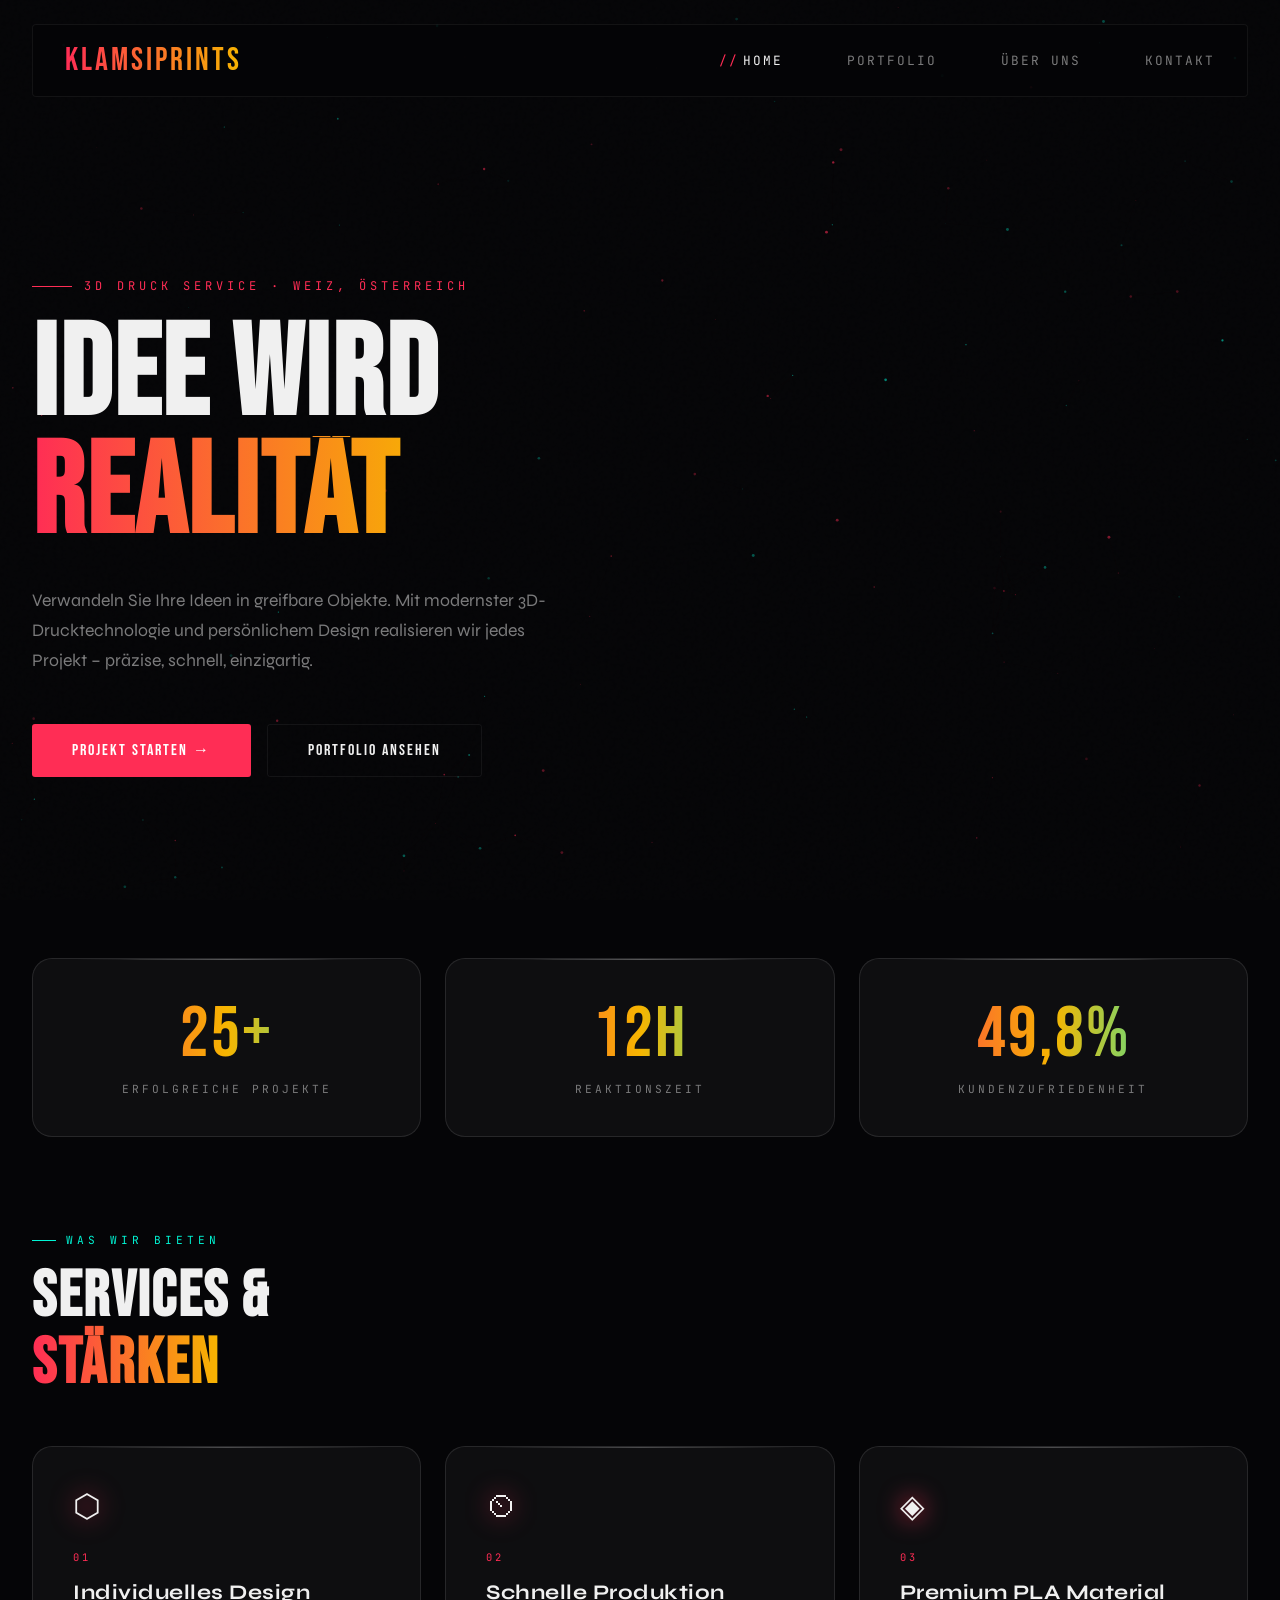
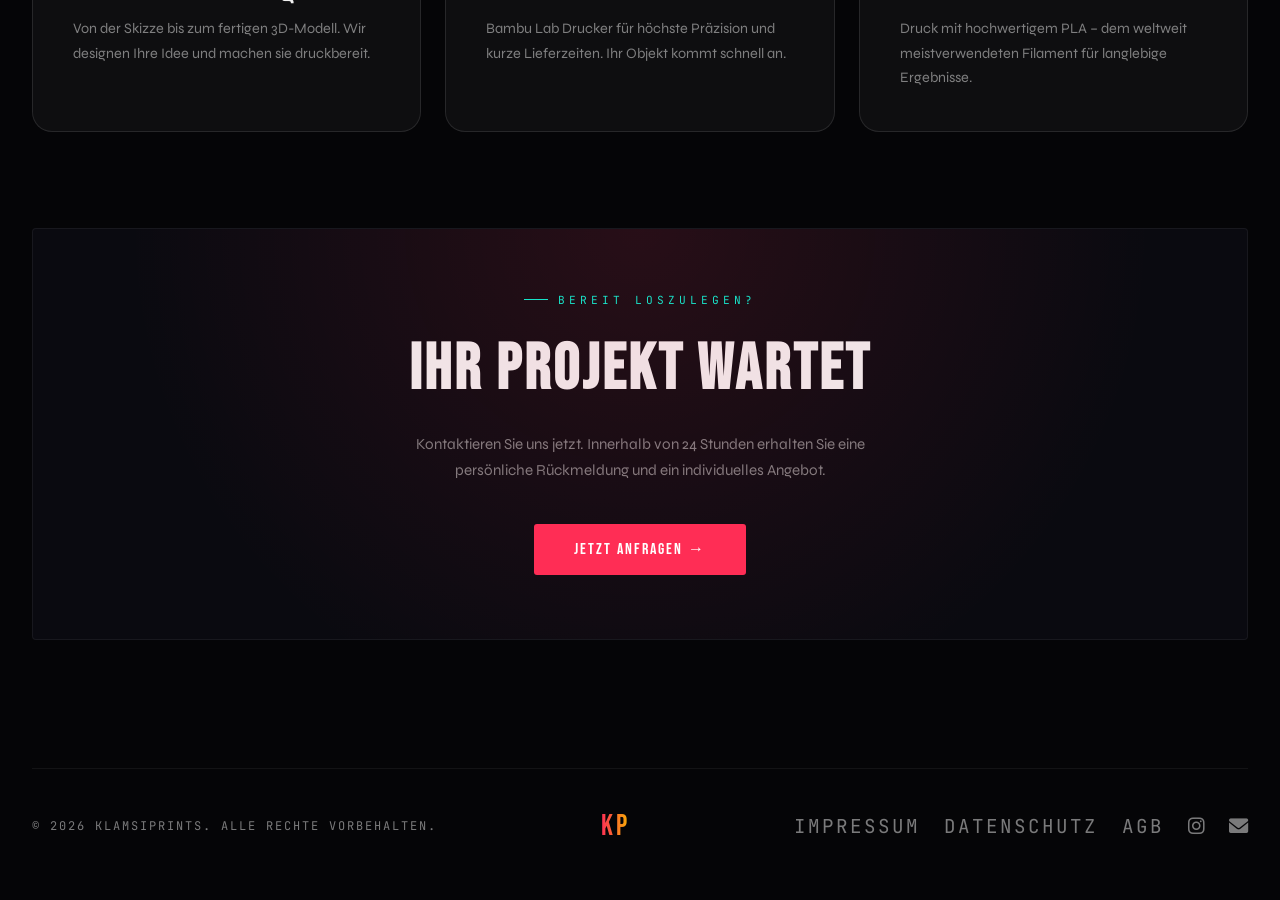
==== commit 19fca00a: "feat: product pictures added and some changes made to the portfolio" ====
--- a/index.html
+++ b/index.html
@@ -126,99 +126,69 @@
     }
     .btn-ghost:hover { border-color: var(--accent2); color: var(--accent2); transform: translateY(-2px); }
 
-    /* ── LOGO SLIDER ── */
+    /* LOGO SLIDER */
     .logo-slider-section {
-      margin-top: 5rem;
-      width: 100vw;
-      margin-left: calc(-50vw + 50%);
-      background: rgba(8,8,12,0.9);
-      border-top: 1px solid var(--border);
-      border-bottom: 1px solid var(--border);
-      padding: 2.5rem 0;
+      margin-top: 5rem; width: 100vw; margin-left: calc(-50vw + 50%);
+      background: rgba(8,8,12,0.9); border-top: 1px solid var(--border);
+      border-bottom: 1px solid var(--border); padding: 2.5rem 0;
     }
     .logo-slider-label {
-      font-family: 'JetBrains Mono', monospace;
-      font-size: 0.65rem;
-      letter-spacing: 4px;
-      text-transform: uppercase;
-      color: var(--muted);
-      text-align: center;
-      margin-bottom: 2rem;
-      opacity: 0.5;
+      font-family: 'JetBrains Mono', monospace; font-size: 0.65rem;
+      letter-spacing: 4px; text-transform: uppercase; color: var(--muted);
+      text-align: center; margin-bottom: 2rem; opacity: 0.5;
     }
     .logo-slider-track-wrap {
       overflow: hidden;
       mask-image: linear-gradient(90deg, transparent 0%, #000 6%, #000 94%, transparent 100%);
       -webkit-mask-image: linear-gradient(90deg, transparent 0%, #000 6%, #000 94%, transparent 100%);
     }
-    .logo-slider-track {
-      display: flex;
-      gap: 0.5rem;
-      width: auto;
-      animation: logoScroll 30s linear infinite;
-    }
+    .logo-slider-track { display: flex; gap: 0.5rem; width: auto; animation: logoScroll 30s linear infinite; }
     .logo-slider-track:hover { animation-play-state: paused; }
     @keyframes logoScroll { from { transform: translateX(0); } to { transform: translateX(-50%); } }
     .logo-card {
       display: flex; align-items: center; justify-content: center;
-      width: 500px; height: 220px;
-      border-radius: 4px; flex-shrink: 0;
+      width: 500px; height: 220px; border-radius: 4px; flex-shrink: 0;
       transition: border-color 0.3s, opacity 0.3s;
       opacity: 0.8; overflow: hidden; padding: 2px 2px;
     }
     .logo-card:hover { border-color: var(--accent); opacity: 1; }
-    .logo-card img {
-      max-width: 100%; max-height: 100%; object-fit: contain;
-
-      opacity: 1; transition: opacity 0.3s;
-    }
+    .logo-card img { max-width: 100%; max-height: 100%; object-fit: contain; opacity: 1; transition: opacity 0.3s; }
     .logo-card:hover img { opacity: 1; }
 
     /* STATS */
     .stats-strip {
-  display: grid; grid-template-columns: repeat(3,1fr);
-  gap: 1.5rem; background: transparent; border: none;
-  margin: 4rem 0; overflow: visible;
-}
-.stat-box {
-  background: rgba(255,255,255,0.04);
-  backdrop-filter: blur(20px);
-  -webkit-backdrop-filter: blur(20px);
-  border: 1px solid rgba(255,255,255,0.1);
-  border-radius: 20px;
-  padding: 2.5rem 2rem; text-align: center;
-  position: relative; overflow: hidden;
-  transition: transform 0.3s, border-color 0.3s, box-shadow 0.3s;
-}
-.stat-box::before {
-  content: ''; position: absolute; inset: 0; border-radius: 20px;
-  background: linear-gradient(135deg, rgba(255,45,85,0.08) 0%, rgba(0,245,212,0.04) 100%);
-  opacity: 0; transition: opacity 0.3s;
-}
-.stat-box::after {
-  content: ''; position: absolute;
-  top: 0; left: 10%; right: 10%; height: 1px;
-  background: linear-gradient(90deg, transparent, rgba(255,255,255,0.3), transparent);
-  border-radius: 50%;
-}
-.stat-box:hover {
-  transform: translateY(-6px);
-  border-color: rgba(255,45,85,0.4);
-  box-shadow: 0 20px 60px -15px rgba(255,45,85,0.25), 0 0 0 1px rgba(255,45,85,0.1);
-}
-.stat-box:hover::before { opacity: 1; }
-.stat-num {
-  font-family: 'Bebas Neue', sans-serif; font-size: 4.5rem; letter-spacing: 2px; line-height: 1;
-  background: linear-gradient(90deg, var(--accent), var(--accent3));
-  -webkit-background-clip: text; -webkit-text-fill-color: transparent;
-}
-.stat-lbl {
-  font-family: 'JetBrains Mono', monospace; font-size: 0.7rem;
-  letter-spacing: 3px; text-transform: uppercase;
-  color: rgba(255,255,255,0.45); margin-top: 0.7rem;
-}
-
-    /* FEATURES */
+      display: grid; grid-template-columns: repeat(3,1fr);
+      gap: 1.5rem; background: transparent; border: none;
+      margin: 4rem 0; overflow: visible;
+    }
+    .stat-box {
+      background: rgba(255,255,255,0.04);
+      backdrop-filter: blur(20px); -webkit-backdrop-filter: blur(20px);
+      border: 1px solid rgba(255,255,255,0.1); border-radius: 20px;
+      padding: 2.5rem 2rem; text-align: center;
+      position: relative; overflow: hidden;
+      transition: transform 0.3s, border-color 0.3s, box-shadow 0.3s;
+    }
+    .stat-box::before {
+      content: ''; position: absolute; inset: 0; border-radius: 20px;
+      background: linear-gradient(135deg, rgba(255,45,85,0.08) 0%, rgba(0,245,212,0.04) 100%);
+      opacity: 0; transition: opacity 0.3s;
+    }
+    .stat-box::after {
+      content: ''; position: absolute; top: 0; left: 10%; right: 10%; height: 1px;
+      background: linear-gradient(90deg, transparent, rgba(255,255,255,0.3), transparent);
+      border-radius: 50%;
+    }
+    .stat-box:hover { transform: translateY(-6px); border-color: rgba(255,45,85,0.4); box-shadow: 0 20px 60px -15px rgba(255,45,85,0.25), 0 0 0 1px rgba(255,45,85,0.1); }
+    .stat-box:hover::before { opacity: 1; }
+    .stat-num {
+      font-family: 'Bebas Neue', sans-serif; font-size: 4.5rem; letter-spacing: 2px; line-height: 1;
+      background: linear-gradient(90deg, var(--accent), var(--accent3), var(--accent2));
+      -webkit-background-clip: text; -webkit-text-fill-color: transparent;
+    }
+    .stat-lbl { font-family: 'JetBrains Mono', monospace; font-size: 0.7rem; letter-spacing: 3px; text-transform: uppercase; color: rgba(255,255,255,0.45); margin-top: 0.7rem; }
+
+    /* FEATURES — glassmorphism like stat-box */
     .section-label {
       font-family: 'JetBrains Mono', monospace; font-size: 0.7rem; letter-spacing: 4px;
       text-transform: uppercase; color: var(--accent2); margin-bottom: 1rem;
@@ -230,42 +200,141 @@
       letter-spacing: 2px; line-height: 1.05; margin-bottom: 3rem;
     }
     .section-title span { background: linear-gradient(90deg, var(--accent), var(--accent3)); -webkit-background-clip: text; -webkit-text-fill-color: transparent; }
+
     .features-grid {
       display: grid; grid-template-columns: repeat(3,1fr);
-      gap: 1.5px; background: var(--border); border: 1px solid var(--border);
-      border-radius: 4px; overflow: hidden; margin-bottom: 6rem;
+      gap: 1.5rem; margin-bottom: 6rem;
     }
     .feature-card {
-      background: var(--surface); padding: 2.5rem; position: relative;
-      overflow: hidden; transition: background 0.4s; cursor: pointer;
-    }
+      background: rgba(255,255,255,0.04);
+      backdrop-filter: blur(20px); -webkit-backdrop-filter: blur(20px);
+      border: 1px solid rgba(255,255,255,0.1); border-radius: 20px;
+      padding: 2.5rem; position: relative; overflow: hidden;
+      transition: transform 0.3s, border-color 0.3s, box-shadow 0.3s;
+      cursor: pointer;
+    }
+    /* top shine line */
+    .feature-card::before {
+      content: ''; position: absolute; top: 0; left: 10%; right: 10%; height: 1px;
+      background: linear-gradient(90deg, transparent, rgba(255,255,255,0.25), transparent);
+    }
+    /* bottom accent bar on hover */
     .feature-card::after {
       content: ''; position: absolute; bottom: 0; left: 0; width: 100%; height: 3px;
       background: linear-gradient(90deg, var(--accent), var(--accent3));
-      transform: scaleX(0); transform-origin: left; transition: transform 0.4s cubic-bezier(.23,1,.32,1);
-    }
-    .feature-card:hover { background: rgba(20,20,30,0.95); }
+      transform: scaleX(0); transform-origin: left;
+      transition: transform 0.4s cubic-bezier(.23,1,.32,1);
+    }
+    .feature-card:hover {
+      transform: translateY(-6px);
+      border-color: rgba(255,45,85,0.35);
+      box-shadow: 0 20px 60px -15px rgba(255,45,85,0.2), 0 0 0 1px rgba(255,45,85,0.08);
+    }
     .feature-card:hover::after { transform: scaleX(1); }
     .feature-icon { font-size: 2rem; margin-bottom: 1.5rem; display: block; filter: drop-shadow(0 0 12px var(--accent)); }
     .feature-num { font-family: 'JetBrains Mono', monospace; font-size: 0.65rem; letter-spacing: 3px; color: var(--accent); margin-bottom: 1rem; }
     .feature-title { font-size: 1.3rem; font-weight: 700; margin-bottom: 0.8rem; letter-spacing: 0.5px; }
     .feature-desc { color: var(--muted); font-size: 0.9rem; line-height: 1.7; }
 
-    /* PORTFOLIO */
-    .portfolio-masonry {
-      display: grid; grid-template-columns: repeat(3,1fr);
-      gap: 1.5px; background: var(--border); border: 1px solid var(--border);
-      border-radius: 4px; overflow: hidden;
-    }
-    .port-item { position: relative; overflow: hidden; aspect-ratio: 4/5; cursor: pointer; }
-    .port-item img { width: 100%; height: 100%; object-fit: cover; display: block; transition: transform 0.7s cubic-bezier(.23,1,.32,1), filter 0.5s; filter: brightness(0.7) saturate(0.8); }
-    .port-item:hover img { transform: scale(1.08); filter: brightness(0.5) saturate(0.5); }
-    .port-overlay { position: absolute; inset: 0; display: flex; flex-direction: column; justify-content: flex-end; padding: 2rem; background: linear-gradient(to top, rgba(5,5,7,0.9) 0%, transparent 60%); transform: translateY(20px); opacity: 0; transition: all 0.5s cubic-bezier(.23,1,.32,1); }
-    .port-item:hover .port-overlay { opacity:1; transform: translateY(0); }
-    .port-always { position: absolute; bottom: 0; left: 0; right: 0; padding: 1.5rem; background: linear-gradient(to top, rgba(5,5,7,0.8) 0%, transparent 100%); }
-    .port-cat { font-family: 'JetBrains Mono', monospace; font-size: 0.65rem; letter-spacing: 3px; text-transform: uppercase; color: var(--accent); margin-bottom: 0.4rem; }
-    .port-name { font-family: 'Bebas Neue', sans-serif; font-size: 1.6rem; letter-spacing: 2px; line-height: 1; }
-    .port-desc { color: var(--muted); font-size: 0.85rem; margin-top: 0.5rem; line-height: 1.5; }
+    /* ══════════════════════════
+       PORTFOLIO — masonry-style with lightbox
+    ══════════════════════════ */
+    .portfolio-filter {
+      display: flex; gap: 0.8rem; flex-wrap: wrap; margin-bottom: 2.5rem;
+    }
+    .filter-btn {
+      font-family: 'JetBrains Mono', monospace; font-size: 0.68rem;
+      letter-spacing: 2px; text-transform: uppercase;
+      padding: 0.5rem 1.2rem; border: 1px solid var(--border);
+      border-radius: 50px; background: transparent; color: var(--muted);
+      cursor: pointer; transition: all 0.3s;
+    }
+    .filter-btn:hover, .filter-btn.active { border-color: var(--accent); color: var(--accent); background: rgba(255,45,85,0.07); }
+
+    .portfolio-grid {
+      display: grid;
+      grid-template-columns: repeat(3, 1fr);
+      gap: 1rem;
+    }
+    .port-item {
+      position: relative; overflow: hidden;
+      border-radius: 12px; cursor: pointer;
+      background: var(--surface);
+      border: 1px solid var(--border);
+      transition: transform 0.4s cubic-bezier(.23,1,.32,1), box-shadow 0.4s;
+    }
+    /* tall items span 2 rows */
+    .port-item.tall { grid-row: span 2; }
+    /* wide items span 2 cols */
+    .port-item.wide { grid-column: span 2; }
+
+    .port-item img {
+      width: 100%; height: 100%; min-height: 220px;
+      object-fit: cover; display: block;
+      transition: transform 0.6s cubic-bezier(.23,1,.32,1), filter 0.4s;
+    }
+    /*
+    .port-item:hover { transform: translateY(-4px); box-shadow: 0 20px 50px -10px rgba(0,0,0,0.6); }
+    .port-item:hover img { transform: scale(1.06); filter: brightness(0.5) saturate(0.6); }
+
+    .port-overlay {
+      position: absolute; inset: 0; display: flex; flex-direction: column;
+      justify-content: flex-end; padding: 1.5rem;
+      background: linear-gradient(to top, rgba(5,5,7,0.92) 0%, rgba(5,5,7,0.3) 50%, transparent 100%);
+      opacity: 0; transition: opacity 0.4s;
+    }
+    .port-item:hover .port-overlay { opacity: 1; }
+    */
+
+    .port-always {
+      position: absolute; bottom: 0; left: 0; right: 0; padding: 1.2rem 1.5rem;
+      background: linear-gradient(to top, rgba(5,5,7,0.85) 0%, transparent 100%);
+      transition: opacity 0.3s;
+    }
+    .port-item:hover .port-always { opacity: 0; }
+
+    .port-cat { font-family: 'JetBrains Mono', monospace; font-size: 0.6rem; letter-spacing: 3px; text-transform: uppercase; color: var(--accent); margin-bottom: 0.3rem; }
+    .port-name { font-family: 'Bebas Neue', sans-serif; font-size: 1.4rem; letter-spacing: 2px; line-height: 1; }
+    .port-desc { color: rgba(240,240,240,0.7); font-size: 0.82rem; margin-top: 0.5rem; line-height: 1.5; }
+    .port-zoom {
+      position: absolute; top: 1rem; right: 1rem;
+      width: 36px; height: 36px; border-radius: 50%;
+      background: rgba(255,255,255,0.1); backdrop-filter: blur(10px);
+      border: 1px solid rgba(255,255,255,0.2);
+      display: flex; align-items: center; justify-content: center;
+      color: #fff; font-size: 0.8rem;
+      opacity: 0; transform: scale(0.7);
+      transition: opacity 0.3s, transform 0.3s;
+    }
+    .port-item:hover .port-zoom { opacity: 1; transform: scale(1); }
+
+    /* LIGHTBOX */
+    .lightbox {
+      position: fixed; inset: 0; z-index: 9999;
+      background: rgba(5,5,7,0.96); backdrop-filter: blur(20px);
+      display: flex; align-items: center; justify-content: center;
+      opacity: 0; pointer-events: none; transition: opacity 0.3s;
+    }
+    .lightbox.open { opacity: 1; pointer-events: all; }
+    .lightbox img {
+      max-width: 90vw; max-height: 85vh; object-fit: contain;
+      border-radius: 8px; box-shadow: 0 40px 100px -20px rgba(0,0,0,0.8);
+    }
+    .lightbox-close {
+      position: absolute; top: 1.5rem; right: 1.5rem;
+      width: 44px; height: 44px; border-radius: 50%;
+      background: rgba(255,255,255,0.08); border: 1px solid rgba(255,255,255,0.15);
+      color: #fff; font-size: 1.2rem; cursor: pointer;
+      display: flex; align-items: center; justify-content: center;
+      transition: background 0.3s;
+    }
+    .lightbox-close:hover { background: rgba(255,45,85,0.3); }
+    .lightbox-info {
+      position: absolute; bottom: 2rem; left: 50%; transform: translateX(-50%);
+      text-align: center;
+    }
+    .lightbox-info .port-cat { margin-bottom: 0.3rem; }
+    .lightbox-info .port-name { font-size: 1.8rem; }
 
     /* ABOUT */
     .about-grid { display: grid; grid-template-columns: 1fr 1fr; gap: 2rem; margin-top: 2rem; }
@@ -384,7 +453,8 @@
       .logo-slider-section { margin-top: 3rem; padding: 2rem 0; }
       .stats-strip { grid-template-columns: 1fr; }
       .features-grid { grid-template-columns: 1fr; }
-      .portfolio-masonry { grid-template-columns: 1fr 1fr; }
+      .portfolio-grid { grid-template-columns: 1fr 1fr; }
+      .port-item.tall, .port-item.wide { grid-row: span 1; grid-column: span 1; }
       .about-grid { grid-template-columns: 1fr; }
       .about-block { padding: 2rem; }
       .founder-card { padding: 2rem; }
@@ -396,7 +466,7 @@
       footer .footer-right { justify-content: center; }
     }
     @media (max-width: 480px) {
-      .portfolio-masonry { grid-template-columns: 1fr; }
+      .portfolio-grid { grid-template-columns: 1fr; }
       .pg-title { font-size: 3rem; }
     }
   </style>
@@ -404,6 +474,16 @@
 <body>
 
 <canvas id="bg-canvas"></canvas>
+
+<!-- Lightbox -->
+<div class="lightbox" id="lightbox" onclick="closeLightbox()">
+  <button class="lightbox-close" onclick="closeLightbox()">✕</button>
+  <img id="lightbox-img" src="" alt="">
+  <div class="lightbox-info">
+    <div class="port-cat" id="lightbox-cat"></div>
+    <div class="port-name" id="lightbox-name"></div>
+  </div>
+</div>
 
 <div id="loading">
   <div class="load-logo">KLAMSIPRINTS</div>
@@ -444,35 +524,6 @@
         <button class="btn-ghost" onclick="switchPage('portfolio')">Portfolio ansehen</button>
       </div>
     </div>
-
-    <!--
-    <div class="logo-slider-section">
-      <div class="hero-eyebrow reveal">Vertrauen von unseren Kunden</div>
-      <div class="logo-slider-track-wrap">
-        <div class="logo-slider-track">
-          
-          <div class="logo-card"><img src="./img/logos/Universität_Graz_logo.svg" alt="Kunde 1"></div>
-          <div class="logo-card"><img src="./img/logos/2024-08-07.jpg" alt="Kunde 2"></div>
-          <div class="logo-card"><img src="./img/logos/Universität_Graz_logo.svg" alt="Kunde 1"></div>
-          <div class="logo-card"><img src="./img/logos/2024-08-07.jpg" alt="Kunde 2"></div>
-          <div class="logo-card"><img src="./img/logos/Universität_Graz_logo.svg" alt="Kunde 1"></div>
-          <div class="logo-card"><img src="./img/logos/2024-08-07.jpg" alt="Kunde 2"></div>
-          <div class="logo-card"><img src="./img/logos/Universität_Graz_logo.svg" alt="Kunde 1"></div>
-          <div class="logo-card"><img src="./img/logos/2024-08-07.jpg" alt="Kunde 2"></div>
-
-          //loop
-          <div class="logo-card"><img src="./img/logos/Universität_Graz_logo.svg" alt="Kunde 1"></div>
-          <div class="logo-card"><img src="./img/logos/2024-08-07.jpg" alt="Kunde 2"></div>
-          <div class="logo-card"><img src="./img/logos/Universität_Graz_logo.svg" alt="Kunde 1"></div>
-          <div class="logo-card"><img src="./img/logos/2024-08-07.jpg" alt="Kunde 2"></div>
-          <div class="logo-card"><img src="./img/logos/Universität_Graz_logo.svg" alt="Kunde 1"></div>
-          <div class="logo-card"><img src="./img/logos/2024-08-07.jpg" alt="Kunde 2"></div>
-          <div class="logo-card"><img src="./img/logos/Universität_Graz_logo.svg" alt="Kunde 1"></div>
-          <div class="logo-card"><img src="./img/logos/2024-08-07.jpg" alt="Kunde 2"></div>
-        </div>
-      </div>
-    </div>
-    -->
 
     <div class="stats-strip reveal" style="margin-top:4rem;">
       <div class="stat-box"><div class="stat-num" data-count="50" data-suffix="+">0</div><div class="stat-lbl">Erfolgreiche Projekte</div></div>
@@ -518,24 +569,66 @@
   <div id="portfolio-page" class="page">
     <div class="pg-eyebrow">Unsere Arbeiten</div>
     <h1 class="pg-title">Portfolio<br><span>Projekte</span></h1>
-    <p class="pg-sub" style="margin-bottom:3rem;">Ausgewählte Arbeiten – von personalisierten Geschenken bis hin zu Dekorationsobjekten und Spielerweiterungen.</p>
-    <div class="portfolio-masonry">
-      <div class="port-item">
+    <p class="pg-sub" style="margin-bottom:2rem;">Ausgewählte Arbeiten – von personalisierten Geschenken bis hin zu Dekorationsobjekten und Spielerweiterungen.</p>
+
+    <!-- Filter Buttons -->
+    <div class="portfolio-filter">
+      <button class="filter-btn active" onclick="filterPortfolio('all', this)">Alle</button>
+      <button class="filter-btn" onclick="filterPortfolio('geschenke', this)">Geschenke</button>
+      <button class="filter-btn" onclick="filterPortfolio('dekoration', this)">Dekoration</button>
+      <button class="filter-btn" onclick="filterPortfolio('gaming', this)">Gaming</button>
+    </div>
+
+    <!-- Portfolio Grid — füge einfach weitere port-item divs hinzu -->
+    <!-- Klassen: normal = 1x1, .tall = 1x2 (hoch), .wide = 2x1 (breit) -->
+    <div class="portfolio-grid" id="portfolio-grid">
+      <div class="port-item wide" data-cat="dekoration" onclick="openLightbox('./img/produkte/HasePflanze.jpg','Dekoration','Hasen')">
+        <img src="./img/produkte/HasePflanze.jpg" alt="Hasen">
+        <div class="port-zoom"><i class="fas fa-expand"></i></div>
+        <div class="port-always"><div class="port-cat">Dekoration</div><div class="port-name">Hasen</div></div>
+        <div class="port-overlay"><div class="port-cat">Dekoration</div><div class="port-name">Hasen-Dekoration</div><p class="port-desc">Beschreibung</p></div>
+      </div>
+
+      <div class="port-item tall" data-cat="dekoration" onclick="openLightbox('./img/produkte/HuhnFull.jpg','Dekoration','Hühner')">
+        <img src="./img/produkte/HuhnFull.jpg" alt="Hühner" style="object-position: center bottom;">
+        <div class="port-zoom"><i class="fas fa-expand"></i></div>
+        <div class="port-always"><div class="port-cat">Dekoration</div><div class="port-name">Hühner</div></div>
+        <div class="port-overlay"><div class="port-cat">Dekoration</div><div class="port-name">Hasen-Dekoration</div><p class="port-desc">Beschreibung</p></div>
+      </div>
+
+      <div class="port-item wide" data-cat="dekoration" onclick="openLightbox('./img/produkte/HuhnPflanze.jpg','Dekoration','Hühner')">
+        <img src="./img/produkte/HuhnPflanze.jpg" alt="Hühner">
+        <div class="port-zoom"><i class="fas fa-expand"></i></div>
+        <div class="port-always"><div class="port-cat">Dekoration</div><div class="port-name">Hühner</div></div>
+        <div class="port-overlay"><div class="port-cat">Dekoration</div><div class="port-name">Hasen-Dekoration</div><p class="port-desc">Beschreibung</p></div>
+      </div>
+
+      <div class="port-item" data-cat="geschenke" onclick="openLightbox('img/besteMAMA.jpg','Geschenke','Personalisierte Schilder')">
         <img src="img/besteMAMA.jpg" alt="BesteMama">
+        <div class="port-zoom"><i class="fas fa-expand"></i></div>
         <div class="port-always"><div class="port-cat">Geschenke</div><div class="port-name">Personalisierte Schilder</div></div>
         <div class="port-overlay"><div class="port-cat">Geschenke</div><div class="port-name">Personalisierte Schilder</div><p class="port-desc">3D-gedruckte Schilder als perfektes individuelles Geschenk für jeden Anlass.</p></div>
       </div>
-      <div class="port-item">
+
+      <div class="port-item" data-cat="dekoration" onclick="openLightbox('img/sternenkueche.jpg','Dekoration','Wohndekor Aufsteller')">
         <img src="img/sternenkueche.jpg" alt="Sternenküche">
+        <div class="port-zoom"><i class="fas fa-expand"></i></div>
         <div class="port-always"><div class="port-cat">Dekoration</div><div class="port-name">Wohndekor</div></div>
         <div class="port-overlay"><div class="port-cat">Dekoration</div><div class="port-name">Wohndekor Aufsteller</div><p class="port-desc">Elegante Aufsteller, die Ihr Zuhause mit einem modernen Touch verschönern.</p></div>
       </div>
-      <div class="port-item">
+
+      <div class="port-item" data-cat="gaming" onclick="openLightbox('img/IMG_4792.jpg','Gaming','Brettspiel-Erweiterungen')">
         <img src="img/IMG_4792.jpg" alt="Spielverbesserungen">
+        <div class="port-zoom"><i class="fas fa-expand"></i></div>
         <div class="port-always"><div class="port-cat">Gaming</div><div class="port-name">Brettspiel-Extras</div></div>
         <div class="port-overlay"><div class="port-cat">Gaming</div><div class="port-name">Brettspiel-Erweiterungen</div><p class="port-desc">Maßgefertigte Organizer, Token und Erweiterungen für Ihr Lieblingsspiel.</p></div>
       </div>
-    </div>
+
+      <!-- Weitere Bilder hier einfügen — Beispiele: -->
+      
+
+    </div>
+
     <div style="margin-top:4rem; text-align:center;" class="reveal">
       <p style="color:var(--muted); font-size:0.9rem; font-family:'JetBrains Mono',monospace; letter-spacing:2px; text-transform:uppercase; margin-bottom:1.5rem;">Ihr Projekt dabei?</p>
       <button class="btn-main" onclick="switchPage('contact')">Jetzt anfragen →</button>
@@ -615,7 +708,7 @@
     <h1 class="pg-title"><span>Impressum</span></h1>
     <div class="legal-box">
       <h2>Angaben gemäß § 5 ECG (Österreich)</h2>
-      <p>Luca Klaminger<br>KlamsiPrints<br><br>8160 Weiz<br>Österreich</p>
+      <p>Luca Klaminger<br>KlamsiPrints<br>8160 Weiz<br>Österreich</p>
       <h2>Kontakt</h2>
       <p>E-Mail: <a href="mailto:klamsiprints@gmail.com">klamsiprints@gmail.com</a></p>
       <h2>Verantwortlich für den Inhalt</h2>
@@ -631,7 +724,7 @@
     <h1 class="pg-title"><span>Datenschutz</span>erklärung</h1>
     <div class="legal-box">
       <h2>1. Verantwortlicher</h2>
-      <p>Luca Klaminger · KlamsiPrints · Schillerstraße 13 · 8160 Weiz · Österreich<br>E-Mail: <a href="mailto:klamsiprints@gmail.com">klamsiprints@gmail.com</a></p>
+      <p>Luca Klaminger · KlamsiPrints · 8160 Weiz · Österreich<br>E-Mail: <a href="mailto:klamsiprints@gmail.com">klamsiprints@gmail.com</a></p>
       <div class="legal-divider"></div>
       <h2>2. Welche Daten wir erheben</h2>
       <p>Wenn Sie unser Kontaktformular nutzen, erheben wir folgende personenbezogene Daten:</p>
@@ -639,31 +732,26 @@
       <p>Beim bloßen Besuch unserer Website werden keine personenbezogenen Daten aktiv gespeichert. Es werden keine Cookies gesetzt und kein Tracking durchgeführt.</p>
       <div class="legal-divider"></div>
       <h2>3. Zweck der Verarbeitung</h2>
-      <p>Ihre Daten werden ausschließlich verwendet, um Ihre Anfrage zu bearbeiten und Ihnen ein individuelles Angebot zu unterbreiten. Eine Weitergabe an Dritte erfolgt nicht, außer im Rahmen der unten beschriebenen Auftragsverarbeitung.</p>
+      <p>Ihre Daten werden ausschließlich verwendet, um Ihre Anfrage zu bearbeiten und Ihnen ein individuelles Angebot zu unterbreiten.</p>
       <div class="legal-divider"></div>
       <h2>4. Rechtsgrundlage</h2>
       <p>Die Verarbeitung Ihrer Daten erfolgt auf Basis von Art. 6 Abs. 1 lit. b DSGVO (Vertragsanbahnung) sowie Art. 6 Abs. 1 lit. a DSGVO (Einwilligung durch Absenden des Formulars).</p>
       <div class="legal-divider"></div>
       <h2>5. Drittanbieter: Formspree</h2>
-      <p>Wir verwenden den Dienst <strong>Formspree</strong> (Formspree, Inc., USA) zur Verarbeitung von Kontaktformular-Einsendungen. Ihre Daten werden an Formspree-Server übertragen und dort als Auftragsverarbeiter gemäß DSGVO verarbeitet.</p>
+      <p>Wir verwenden den Dienst <strong>Formspree</strong> (Formspree, Inc., USA) zur Verarbeitung von Kontaktformular-Einsendungen.</p>
       <p>Datenschutzerklärung von Formspree: <a href="https://formspree.io/legal/privacy-policy" target="_blank">formspree.io/legal/privacy-policy</a></p>
       <div class="legal-divider"></div>
       <h2>6. Drittanbieter: Google Fonts</h2>
-      <p>Diese Website verwendet Google Fonts (Google LLC, USA). Beim Laden der Seite wird eine Verbindung zu Google-Servern hergestellt, wobei Ihre IP-Adresse übermittelt werden kann. Rechtsgrundlage: Art. 6 Abs. 1 lit. f DSGVO (berechtigtes Interesse an einheitlicher Darstellung).</p>
+      <p>Diese Website verwendet Google Fonts (Google LLC, USA). Beim Laden der Seite wird eine Verbindung zu Google-Servern hergestellt, wobei Ihre IP-Adresse übermittelt werden kann.</p>
       <div class="legal-divider"></div>
       <h2>7. Speicherdauer</h2>
-      <p>Ihre Daten werden nur so lange gespeichert, wie es für die Bearbeitung Ihrer Anfrage notwendig ist, maximal jedoch 2 Jahre, sofern keine gesetzlichen Aufbewahrungspflichten bestehen.</p>
+      <p>Ihre Daten werden maximal 2 Jahre gespeichert, sofern keine gesetzlichen Aufbewahrungspflichten bestehen.</p>
       <div class="legal-divider"></div>
       <h2>8. Ihre Rechte</h2>
-      <p>Sie haben gemäß DSGVO folgende Rechte:</p>
       <ul>
-        <li><strong>Auskunft</strong> über gespeicherte Daten (Art. 15)</li>
-        <li><strong>Berichtigung</strong> unrichtiger Daten (Art. 16)</li>
-        <li><strong>Löschung</strong> Ihrer Daten (Art. 17)</li>
-        <li><strong>Einschränkung</strong> der Verarbeitung (Art. 18)</li>
-        <li><strong>Widerspruch</strong> gegen die Verarbeitung (Art. 21)</li>
-        <li><strong>Datenübertragbarkeit</strong> (Art. 20)</li>
-        <li><strong>Widerruf</strong> einer Einwilligung jederzeit mit Wirkung für die Zukunft</li>
+        <li><strong>Auskunft</strong> (Art. 15)</li><li><strong>Berichtigung</strong> (Art. 16)</li>
+        <li><strong>Löschung</strong> (Art. 17)</li><li><strong>Einschränkung</strong> (Art. 18)</li>
+        <li><strong>Widerspruch</strong> (Art. 21)</li><li><strong>Datenübertragbarkeit</strong> (Art. 20)</li>
       </ul>
       <p>Kontakt: <a href="mailto:klamsiprints@gmail.com">klamsiprints@gmail.com</a></p>
       <div class="legal-divider"></div>
@@ -681,42 +769,42 @@
     <h1 class="pg-title">Allgemeine<br><span>Geschäftsbedingungen</span></h1>
     <div class="legal-box">
       <h2>1. Geltungsbereich</h2>
-      <p>Diese AGB gelten für alle Verträge zwischen KlamsiPrints (Inhaber: Luca Klaminger, 8160 Weiz, Österreich) und dem Kunden über 3D-Druck-Dienstleistungen und damit verbundene Leistungen. Abweichende Bedingungen des Kunden werden nicht anerkannt, es sei denn, KlamsiPrints stimmt ausdrücklich schriftlich zu.</p>
+      <p>Diese AGB gelten für alle Verträge zwischen KlamsiPrints (Inhaber: Luca Klaminger, 8160 Weiz, Österreich) und dem Kunden über 3D-Druck-Dienstleistungen und damit verbundene Leistungen.</p>
       <div class="legal-divider"></div>
       <h2>2. Vertragsschluss</h2>
-      <p>Ein Vertrag kommt zustande, sobald KlamsiPrints die Anfrage des Kunden schriftlich per E-Mail bestätigt und ein individuelles Angebot angenommen wird. Die bloße Bestätigung des Eingangs einer Anfrage stellt noch keinen Vertragsschluss dar.</p>
+      <p>Ein Vertrag kommt zustande, sobald KlamsiPrints die Anfrage schriftlich per E-Mail bestätigt und ein individuelles Angebot angenommen wird.</p>
       <div class="legal-divider"></div>
       <h2>3. Leistungsumfang</h2>
       <h3>3.1 3D-Druckaufträge</h3>
       <p>KlamsiPrints druckt vom Kunden bereitgestellte oder gemeinsam erarbeitete 3D-Modelle in der vereinbarten Qualität, Farbe und Stückzahl.</p>
       <h3>3.2 Designleistungen</h3>
-      <p>Auf Wunsch erstellt KlamsiPrints 3D-Modelle nach Vorgabe des Kunden. Der genaue Umfang wird individuell vereinbart.</p>
+      <p>Auf Wunsch erstellt KlamsiPrints 3D-Modelle nach Vorgabe des Kunden.</p>
       <h3>3.3 Materialien</h3>
       <p>Es wird ausschließlich hochwertiges PLA-Filament verwendet, sofern nicht ausdrücklich ein anderes Material vereinbart wird.</p>
       <div class="legal-divider"></div>
       <h2>4. Preise und Zahlung</h2>
-      <p>Alle Preise werden individuell nach Aufwand, Materialverbrauch und Druckzeit kalkuliert und im Angebot angegeben. Die Preise verstehen sich als Endpreise. Zahlung erfolgt nach Abschluss des Auftrags und Lieferung, sofern nicht anders vereinbart. Bei größeren Aufträgen kann eine Anzahlung von bis zu 50 % vereinbart werden.</p>
+      <p>Alle Preise werden individuell kalkuliert und im Angebot angegeben. Bei größeren Aufträgen kann eine Anzahlung von bis zu 50 % vereinbart werden.</p>
       <div class="legal-divider"></div>
       <h2>5. Lieferung</h2>
-      <p>Lieferzeiten werden individuell vereinbart und sind Richtwerte. KlamsiPrints haftet nicht für Verzögerungen durch höhere Gewalt, Materialengpässe oder unvorhergesehene technische Probleme. Der Versand erfolgt auf Rechnung und Risiko des Kunden.</p>
+      <p>Lieferzeiten sind Richtwerte. KlamsiPrints haftet nicht für Verzögerungen durch höhere Gewalt oder unvorhergesehene technische Probleme.</p>
       <div class="legal-divider"></div>
       <h2>6. Eigentum an Dateien und Modellen</h2>
-      <p>Vom Kunden bereitgestellte Dateien verbleiben in dessen Eigentum. Der Kunde versichert, zur Nutzung berechtigt zu sein und keine Urheberrechte Dritter zu verletzen. Für Rechtsverletzungen durch bereitgestellte Dateien haftet ausschließlich der Kunde. Von KlamsiPrints erstellte Designs bleiben bis zur vollständigen Bezahlung Eigentum von KlamsiPrints.</p>
+      <p>Vom Kunden bereitgestellte Dateien verbleiben in dessen Eigentum. Für Urheberrechtsverletzungen durch bereitgestellte Dateien haftet ausschließlich der Kunde.</p>
       <div class="legal-divider"></div>
       <h2>7. Gewährleistung und Haftung</h2>
-      <p>Offensichtliche Mängel sind innerhalb von 14 Tagen nach Erhalt schriftlich zu melden. Die Haftung von KlamsiPrints beschränkt sich auf Vorsatz und grobe Fahrlässigkeit. Eine Haftung für leichte Fahrlässigkeit ist ausgeschlossen, soweit gesetzlich zulässig. Die Haftung ist auf den jeweiligen Auftragswert begrenzt.</p>
+      <p>Offensichtliche Mängel sind innerhalb von 14 Tagen nach Erhalt zu melden. Die Haftung beschränkt sich auf Vorsatz und grobe Fahrlässigkeit.</p>
       <div class="legal-divider"></div>
       <h2>8. Widerrufsrecht</h2>
-      <p>Da es sich um individuell angefertigte Produkte handelt, besteht gemäß § 18 Abs. 1 Z 3 FAGG (Österreich) kein gesetzliches Widerrufsrecht für nach Kundenspezifikation hergestellte Waren.</p>
+      <p>Gemäß § 18 Abs. 1 Z 3 FAGG besteht kein Widerrufsrecht für individuell angefertigte Waren.</p>
       <div class="legal-divider"></div>
       <h2>9. Datenschutz</h2>
       <p>Die Verarbeitung personenbezogener Daten erfolgt gemäß unserer <a onclick="switchPage('datenschutz')">Datenschutzerklärung</a>.</p>
       <div class="legal-divider"></div>
       <h2>10. Anwendbares Recht & Gerichtsstand</h2>
-      <p>Es gilt österreichisches Recht unter Ausschluss des UN-Kaufrechts. Gerichtsstand ist Weiz, Österreich. Für Verbraucher gilt der gesetzliche Gerichtsstand.</p>
+      <p>Es gilt österreichisches Recht. Gerichtsstand ist Weiz, Österreich.</p>
       <div class="legal-divider"></div>
       <h2>11. Salvatorische Klausel</h2>
-      <p>Sollten einzelne Bestimmungen dieser AGB unwirksam sein oder werden, bleibt die Wirksamkeit der übrigen Bestimmungen unberührt.</p>
+      <p>Sollten einzelne Bestimmungen unwirksam sein, bleibt die Wirksamkeit der übrigen unberührt.</p>
       <p style="margin-top:2rem;font-family:'JetBrains Mono',monospace;font-size:0.75rem;letter-spacing:1px;color:rgba(240,240,240,0.3);">Stand: März 2026 · KlamsiPrints, Luca Klaminger</p>
     </div>
   </div>
@@ -754,7 +842,7 @@
   }, 400);
 });
 
-// PARTICLE CANVAS (original, unverändert)
+// PARTICLES
 (function() {
   const canvas = document.getElementById('bg-canvas');
   const ctx = canvas.getContext('2d');
@@ -823,25 +911,21 @@
   }, 50);
 }
 
-// COUNT UP
+// COUNT UP — alle gleichzeitig fertig, startet erst wenn sichtbar
 function countUp() {
   const observer = new IntersectionObserver((entries) => {
     entries.forEach(entry => {
       if (!entry.isIntersecting) return;
       observer.unobserve(entry.target);
-
       const els = document.querySelectorAll('[data-count]');
-      const duration = 3000; // ms bis alle fertig sind
-
+      const duration = 3000;
       els.forEach(el => {
         const target = parseInt(el.dataset.count);
         const suffix = el.dataset.suffix || '';
         const startTime = performance.now();
-
         function tick(now) {
           const elapsed = now - startTime;
           const progress = Math.min(elapsed / duration, 1);
-          // easeOutCubic — startet schnell, verlangsamt am Ende
           const ease = 1 - Math.pow(1 - progress, 3);
           el.textContent = Math.floor(ease * target) + suffix;
           if (progress < 1) requestAnimationFrame(tick);
@@ -851,12 +935,38 @@
       });
     });
   }, { threshold: 0.3 });
-
-  // beobachtet die Stats-Sektion
   const strip = document.querySelector('.stats-strip');
   if (strip) observer.observe(strip);
 }
 countUp();
+
+// PORTFOLIO FILTER
+function filterPortfolio(cat, btn) {
+  document.querySelectorAll('.filter-btn').forEach(b => b.classList.remove('active'));
+  btn.classList.add('active');
+  document.querySelectorAll('.port-item').forEach(item => {
+    if (cat === 'all' || item.dataset.cat === cat) {
+      item.style.display = '';
+      item.style.animation = 'pageIn 0.4s cubic-bezier(.23,1,.32,1) both';
+    } else {
+      item.style.display = 'none';
+    }
+  });
+}
+
+// LIGHTBOX
+function openLightbox(src, cat, name) {
+  document.getElementById('lightbox-img').src = src;
+  document.getElementById('lightbox-cat').textContent = cat;
+  document.getElementById('lightbox-name').textContent = name;
+  document.getElementById('lightbox').classList.add('open');
+  document.body.style.overflow = 'hidden';
+}
+function closeLightbox() {
+  document.getElementById('lightbox').classList.remove('open');
+  document.body.style.overflow = '';
+}
+document.addEventListener('keydown', e => { if (e.key === 'Escape') closeLightbox(); });
 </script>
 </body>
 </html>
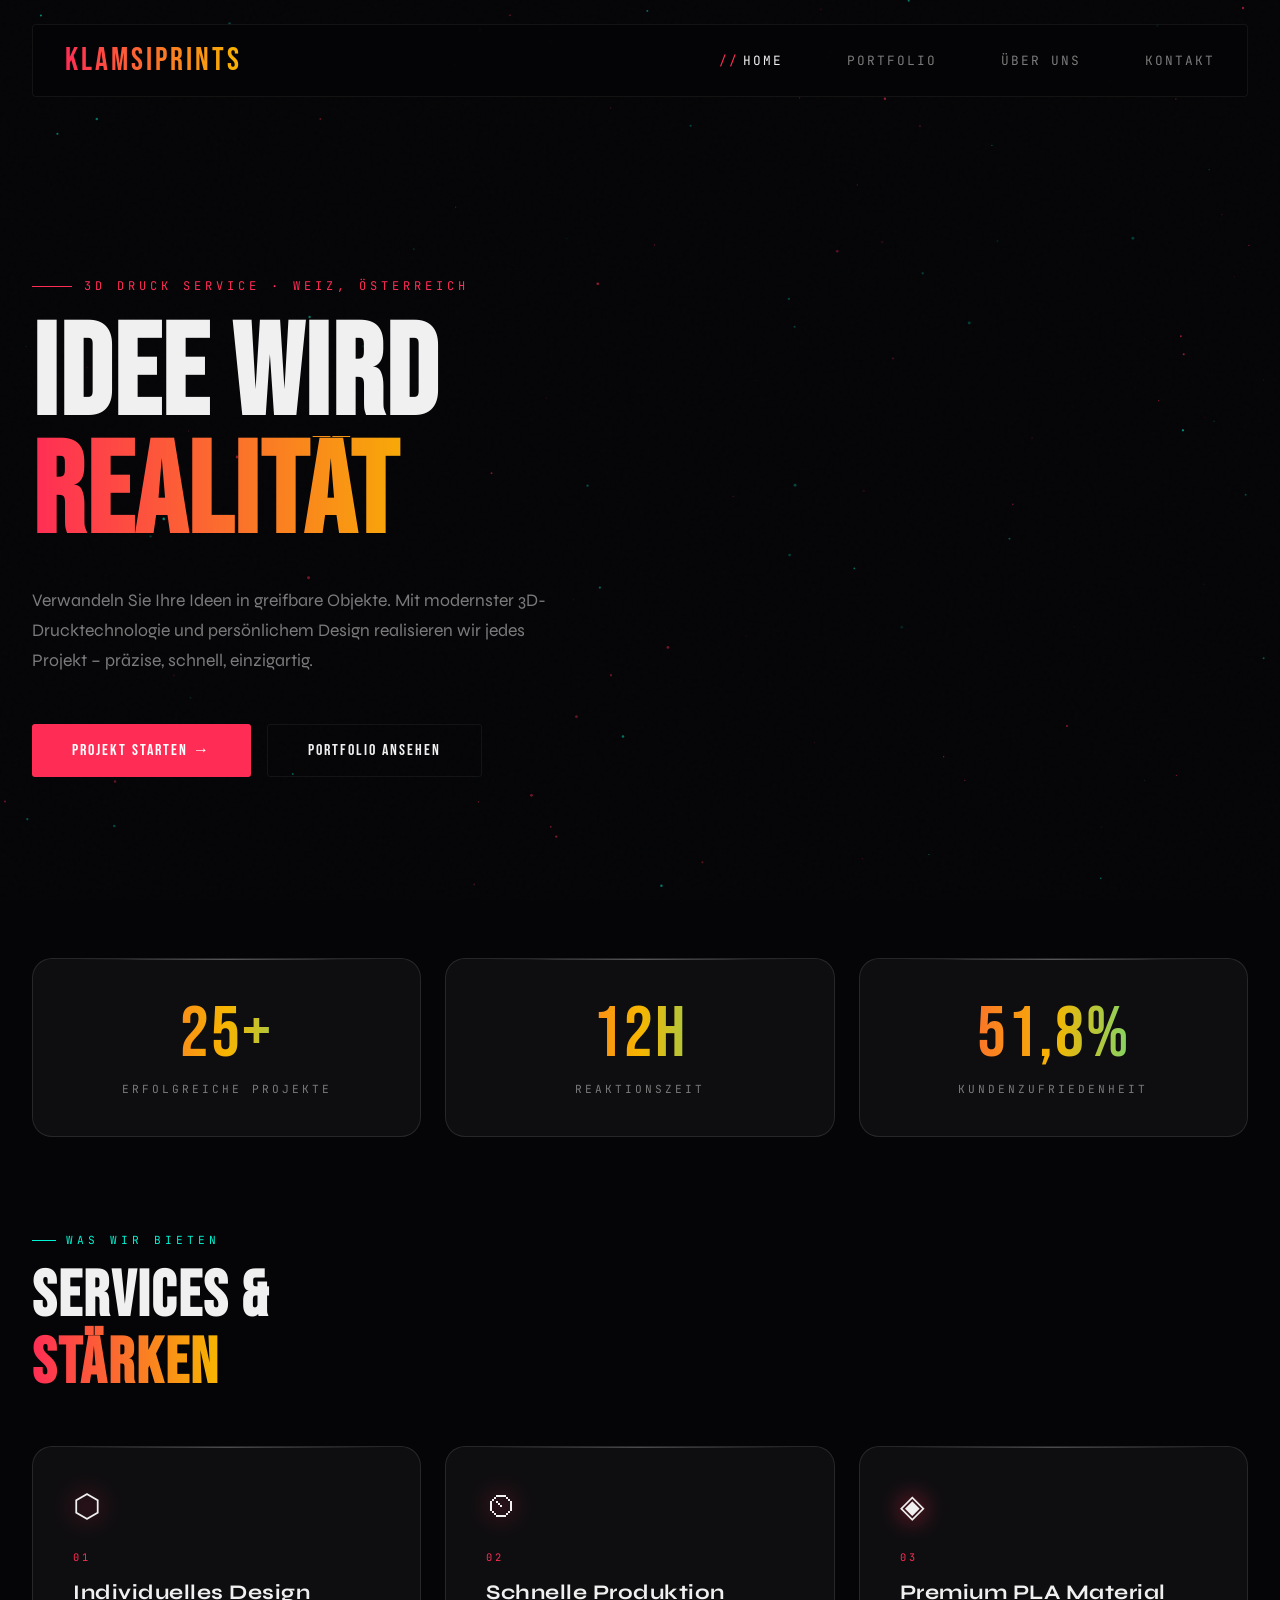
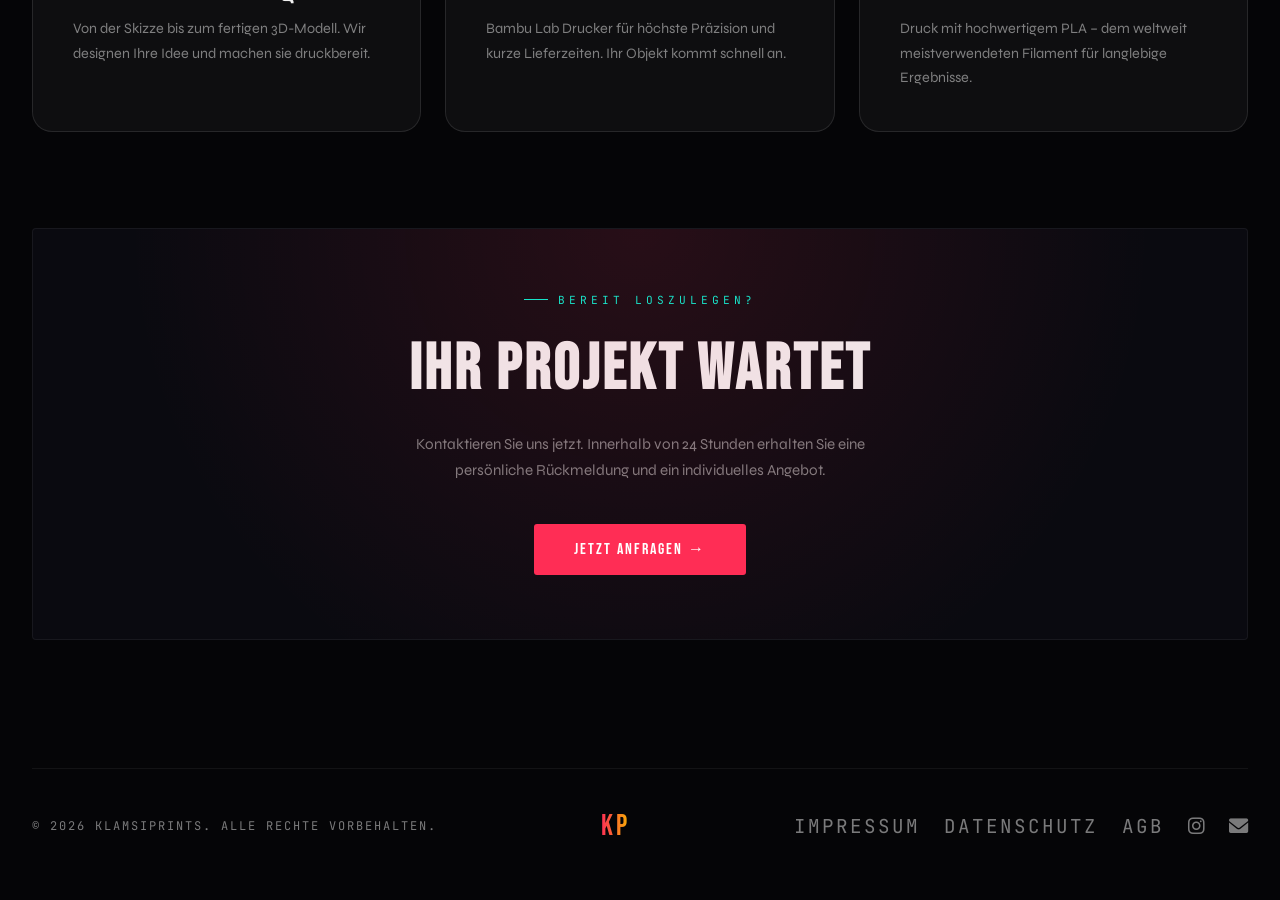
==== commit 0ee9d26e: "feat: pictures adjusted" ====
--- a/index.html
+++ b/index.html
@@ -582,43 +582,43 @@
     <!-- Portfolio Grid — füge einfach weitere port-item divs hinzu -->
     <!-- Klassen: normal = 1x1, .tall = 1x2 (hoch), .wide = 2x1 (breit) -->
     <div class="portfolio-grid" id="portfolio-grid">
-      <div class="port-item wide" data-cat="dekoration" onclick="openLightbox('./img/produkte/HasePflanze.jpg','Dekoration','Hasen')">
-        <img src="./img/produkte/HasePflanze.jpg" alt="Hasen">
+      <div class="port-item wide" data-cat="dekoration" onclick="openLightbox('./img/produkte/HasePflanze.webp','Dekoration','Hasen')">
+        <img src="./img/produkte/HasePflanze.webp" alt="Hasen">
         <div class="port-zoom"><i class="fas fa-expand"></i></div>
         <div class="port-always"><div class="port-cat">Dekoration</div><div class="port-name">Hasen</div></div>
         <div class="port-overlay"><div class="port-cat">Dekoration</div><div class="port-name">Hasen-Dekoration</div><p class="port-desc">Beschreibung</p></div>
       </div>
 
-      <div class="port-item tall" data-cat="dekoration" onclick="openLightbox('./img/produkte/HuhnFull.jpg','Dekoration','Hühner')">
-        <img src="./img/produkte/HuhnFull.jpg" alt="Hühner" style="object-position: center bottom;">
+      <div class="port-item tall" data-cat="dekoration" onclick="openLightbox('./img/produkte/HuhnFull.webp','Dekoration','Hühner')">
+        <img src="./img/produkte/HuhnFull.webp" alt="Hühner" style="object-position: center bottom;">
         <div class="port-zoom"><i class="fas fa-expand"></i></div>
         <div class="port-always"><div class="port-cat">Dekoration</div><div class="port-name">Hühner</div></div>
         <div class="port-overlay"><div class="port-cat">Dekoration</div><div class="port-name">Hasen-Dekoration</div><p class="port-desc">Beschreibung</p></div>
       </div>
 
-      <div class="port-item wide" data-cat="dekoration" onclick="openLightbox('./img/produkte/HuhnPflanze.jpg','Dekoration','Hühner')">
-        <img src="./img/produkte/HuhnPflanze.jpg" alt="Hühner">
+      <div class="port-item wide" data-cat="dekoration" onclick="openLightbox('./img/produkte/HuhnPflanze.webp','Dekoration','Hühner')">
+        <img src="./img/produkte/HuhnPflanze.webp" alt="Hühner">
         <div class="port-zoom"><i class="fas fa-expand"></i></div>
         <div class="port-always"><div class="port-cat">Dekoration</div><div class="port-name">Hühner</div></div>
         <div class="port-overlay"><div class="port-cat">Dekoration</div><div class="port-name">Hasen-Dekoration</div><p class="port-desc">Beschreibung</p></div>
       </div>
 
       <div class="port-item" data-cat="geschenke" onclick="openLightbox('img/besteMAMA.jpg','Geschenke','Personalisierte Schilder')">
-        <img src="img/besteMAMA.jpg" alt="BesteMama">
+        <img src="img/besteMAMA.webp" alt="BesteMama">
         <div class="port-zoom"><i class="fas fa-expand"></i></div>
         <div class="port-always"><div class="port-cat">Geschenke</div><div class="port-name">Personalisierte Schilder</div></div>
         <div class="port-overlay"><div class="port-cat">Geschenke</div><div class="port-name">Personalisierte Schilder</div><p class="port-desc">3D-gedruckte Schilder als perfektes individuelles Geschenk für jeden Anlass.</p></div>
       </div>
 
       <div class="port-item" data-cat="dekoration" onclick="openLightbox('img/sternenkueche.jpg','Dekoration','Wohndekor Aufsteller')">
-        <img src="img/sternenkueche.jpg" alt="Sternenküche">
+        <img src="img/sternenkueche.webp" alt="Sternenküche">
         <div class="port-zoom"><i class="fas fa-expand"></i></div>
         <div class="port-always"><div class="port-cat">Dekoration</div><div class="port-name">Wohndekor</div></div>
         <div class="port-overlay"><div class="port-cat">Dekoration</div><div class="port-name">Wohndekor Aufsteller</div><p class="port-desc">Elegante Aufsteller, die Ihr Zuhause mit einem modernen Touch verschönern.</p></div>
       </div>
 
       <div class="port-item" data-cat="gaming" onclick="openLightbox('img/IMG_4792.jpg','Gaming','Brettspiel-Erweiterungen')">
-        <img src="img/IMG_4792.jpg" alt="Spielverbesserungen">
+        <img src="img/IMG_4792.webp" alt="Spielverbesserungen">
         <div class="port-zoom"><i class="fas fa-expand"></i></div>
         <div class="port-always"><div class="port-cat">Gaming</div><div class="port-name">Brettspiel-Extras</div></div>
         <div class="port-overlay"><div class="port-cat">Gaming</div><div class="port-name">Brettspiel-Erweiterungen</div><p class="port-desc">Maßgefertigte Organizer, Token und Erweiterungen für Ihr Lieblingsspiel.</p></div>
@@ -661,7 +661,7 @@
         </div>
       </div>
       <div class="founder-card reveal">
-        <div class="founder-img-wrap"><img src="img/luca.jpg" alt="Luca Klaminger" class="founder-img"></div>
+        <div class="founder-img-wrap"><img src="img/luca.webp" alt="Luca Klaminger" class="founder-img"></div>
         <div class="founder-name">Luca Klaminger</div>
         <div class="founder-role">Gründer & 3D-Experte</div>
         <div style="width:40px;height:1px;background:var(--border);margin:1.5rem auto;"></div>
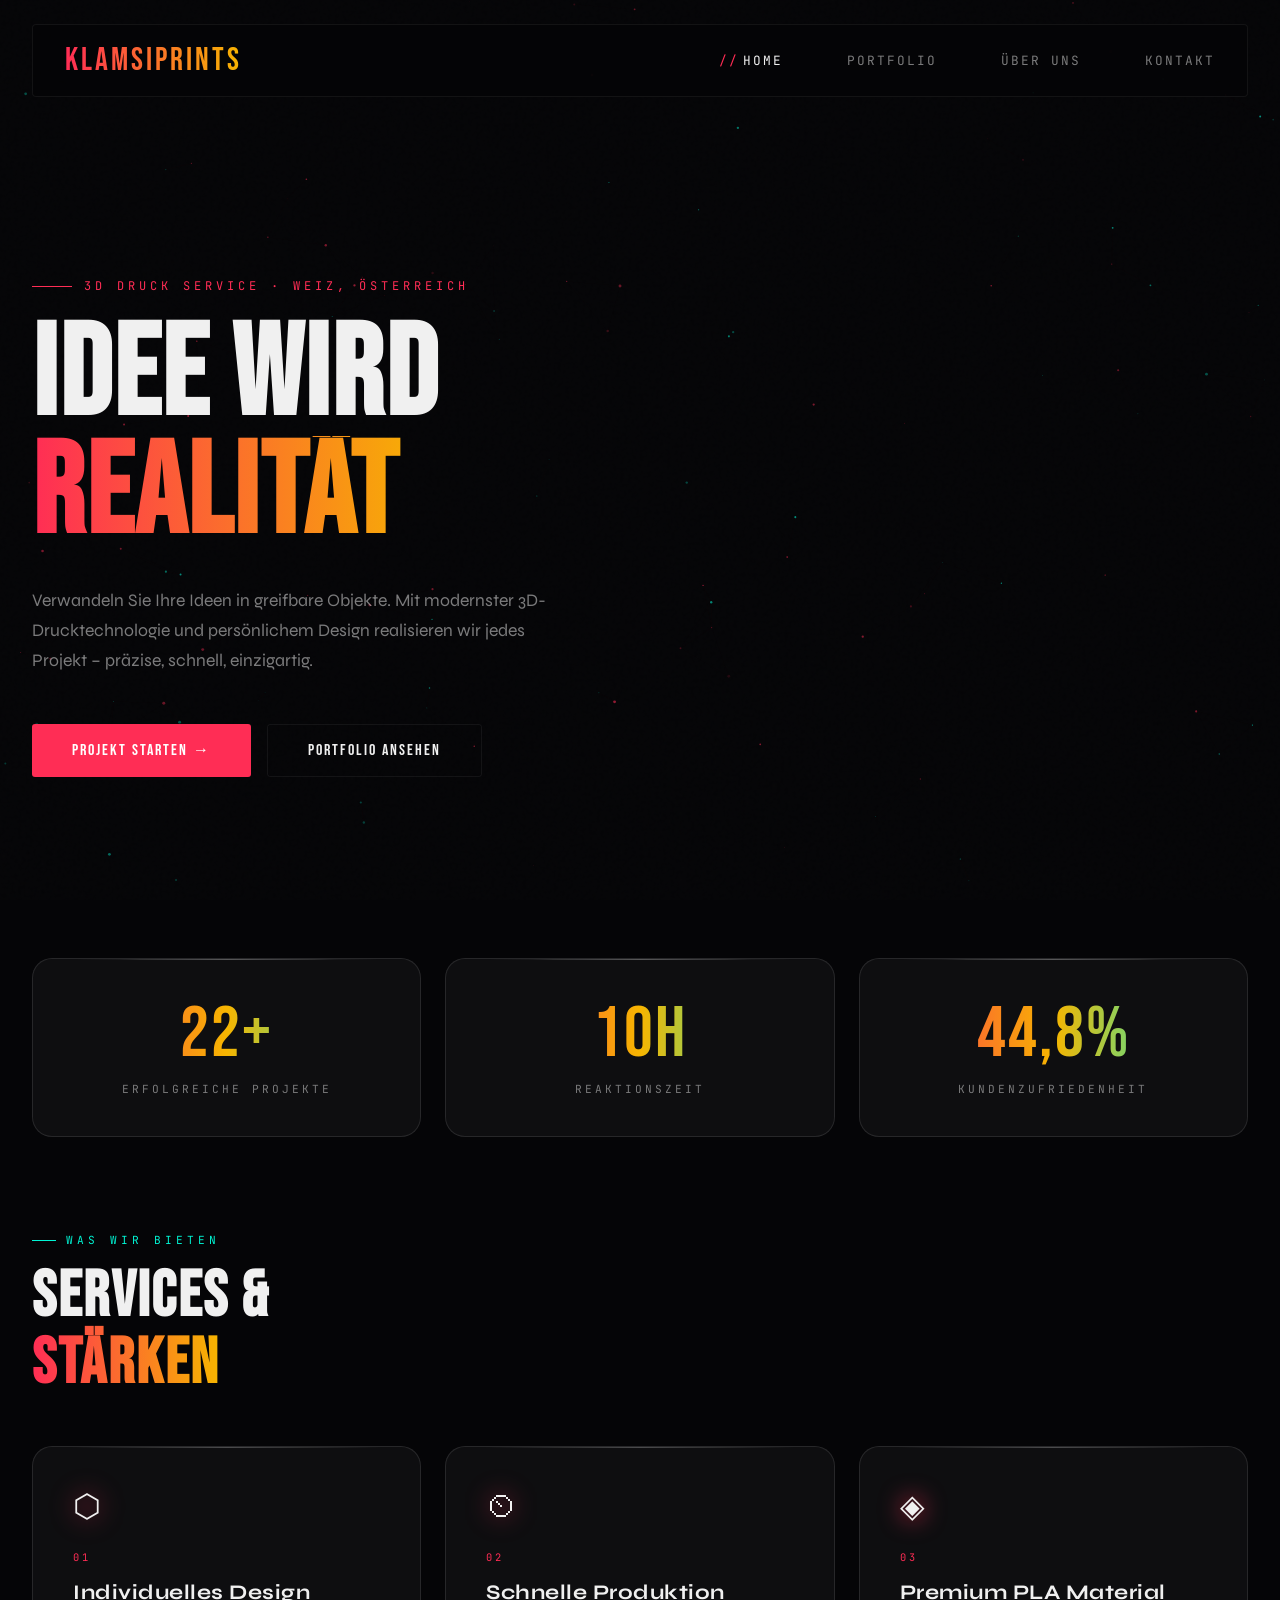
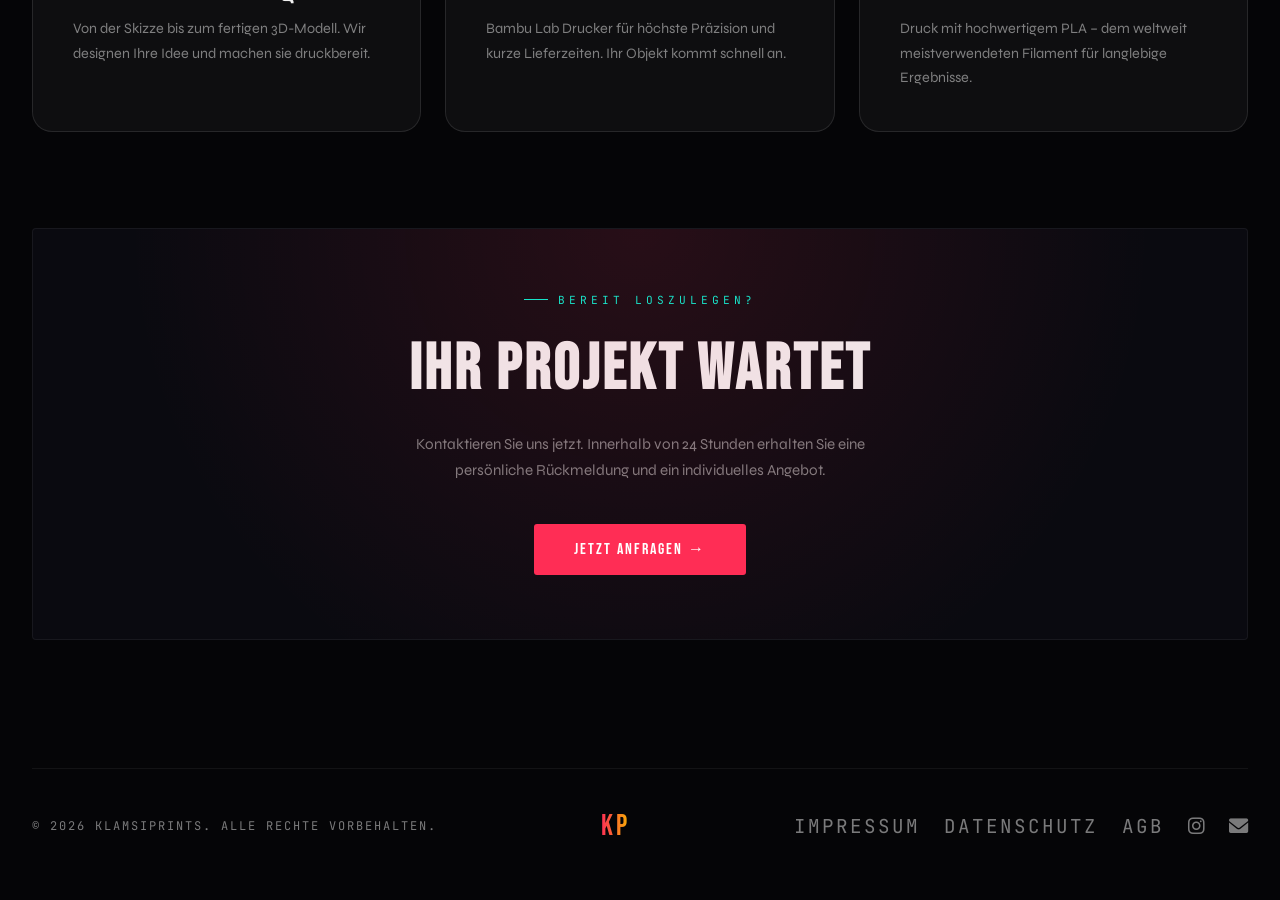
==== commit 084a2e66: "feat: lazy loading implemented" ====
--- a/index.html
+++ b/index.html
@@ -583,42 +583,42 @@
     <!-- Klassen: normal = 1x1, .tall = 1x2 (hoch), .wide = 2x1 (breit) -->
     <div class="portfolio-grid" id="portfolio-grid">
       <div class="port-item wide" data-cat="dekoration" onclick="openLightbox('./img/produkte/HasePflanze.webp','Dekoration','Hasen')">
-        <img src="./img/produkte/HasePflanze.webp" alt="Hasen">
+        <img src="./img/produkte/HasePflanze.webp" loading="lazy" alt="Hasen">
         <div class="port-zoom"><i class="fas fa-expand"></i></div>
         <div class="port-always"><div class="port-cat">Dekoration</div><div class="port-name">Hasen</div></div>
         <div class="port-overlay"><div class="port-cat">Dekoration</div><div class="port-name">Hasen-Dekoration</div><p class="port-desc">Beschreibung</p></div>
       </div>
 
       <div class="port-item tall" data-cat="dekoration" onclick="openLightbox('./img/produkte/HuhnFull.webp','Dekoration','Hühner')">
-        <img src="./img/produkte/HuhnFull.webp" alt="Hühner" style="object-position: center bottom;">
+        <img src="./img/produkte/HuhnFull.webp" loading="lazy" alt="Hühner" style="object-position: center bottom;">
         <div class="port-zoom"><i class="fas fa-expand"></i></div>
         <div class="port-always"><div class="port-cat">Dekoration</div><div class="port-name">Hühner</div></div>
         <div class="port-overlay"><div class="port-cat">Dekoration</div><div class="port-name">Hasen-Dekoration</div><p class="port-desc">Beschreibung</p></div>
       </div>
 
       <div class="port-item wide" data-cat="dekoration" onclick="openLightbox('./img/produkte/HuhnPflanze.webp','Dekoration','Hühner')">
-        <img src="./img/produkte/HuhnPflanze.webp" alt="Hühner">
+        <img src="./img/produkte/HuhnPflanze.webp" loading="lazy" alt="Hühner">
         <div class="port-zoom"><i class="fas fa-expand"></i></div>
         <div class="port-always"><div class="port-cat">Dekoration</div><div class="port-name">Hühner</div></div>
         <div class="port-overlay"><div class="port-cat">Dekoration</div><div class="port-name">Hasen-Dekoration</div><p class="port-desc">Beschreibung</p></div>
       </div>
 
       <div class="port-item" data-cat="geschenke" onclick="openLightbox('img/besteMAMA.jpg','Geschenke','Personalisierte Schilder')">
-        <img src="img/besteMAMA.webp" alt="BesteMama">
+        <img src="img/besteMAMA.webp" loading="lazy" alt="BesteMama">
         <div class="port-zoom"><i class="fas fa-expand"></i></div>
         <div class="port-always"><div class="port-cat">Geschenke</div><div class="port-name">Personalisierte Schilder</div></div>
         <div class="port-overlay"><div class="port-cat">Geschenke</div><div class="port-name">Personalisierte Schilder</div><p class="port-desc">3D-gedruckte Schilder als perfektes individuelles Geschenk für jeden Anlass.</p></div>
       </div>
 
       <div class="port-item" data-cat="dekoration" onclick="openLightbox('img/sternenkueche.jpg','Dekoration','Wohndekor Aufsteller')">
-        <img src="img/sternenkueche.webp" alt="Sternenküche">
+        <img src="img/sternenkueche.webp" loading="lazy" alt="Sternenküche">
         <div class="port-zoom"><i class="fas fa-expand"></i></div>
         <div class="port-always"><div class="port-cat">Dekoration</div><div class="port-name">Wohndekor</div></div>
         <div class="port-overlay"><div class="port-cat">Dekoration</div><div class="port-name">Wohndekor Aufsteller</div><p class="port-desc">Elegante Aufsteller, die Ihr Zuhause mit einem modernen Touch verschönern.</p></div>
       </div>
 
       <div class="port-item" data-cat="gaming" onclick="openLightbox('img/IMG_4792.jpg','Gaming','Brettspiel-Erweiterungen')">
-        <img src="img/IMG_4792.webp" alt="Spielverbesserungen">
+        <img src="img/IMG_4792.webp" loading="lazy" alt="Spielverbesserungen">
         <div class="port-zoom"><i class="fas fa-expand"></i></div>
         <div class="port-always"><div class="port-cat">Gaming</div><div class="port-name">Brettspiel-Extras</div></div>
         <div class="port-overlay"><div class="port-cat">Gaming</div><div class="port-name">Brettspiel-Erweiterungen</div><p class="port-desc">Maßgefertigte Organizer, Token und Erweiterungen für Ihr Lieblingsspiel.</p></div>
@@ -661,7 +661,7 @@
         </div>
       </div>
       <div class="founder-card reveal">
-        <div class="founder-img-wrap"><img src="img/luca.webp" alt="Luca Klaminger" class="founder-img"></div>
+        <div class="founder-img-wrap"><img src="img/luca.webp" loading="lazy" alt="Luca Klaminger" class="founder-img"></div>
         <div class="founder-name">Luca Klaminger</div>
         <div class="founder-role">Gründer & 3D-Experte</div>
         <div style="width:40px;height:1px;background:var(--border);margin:1.5rem auto;"></div>
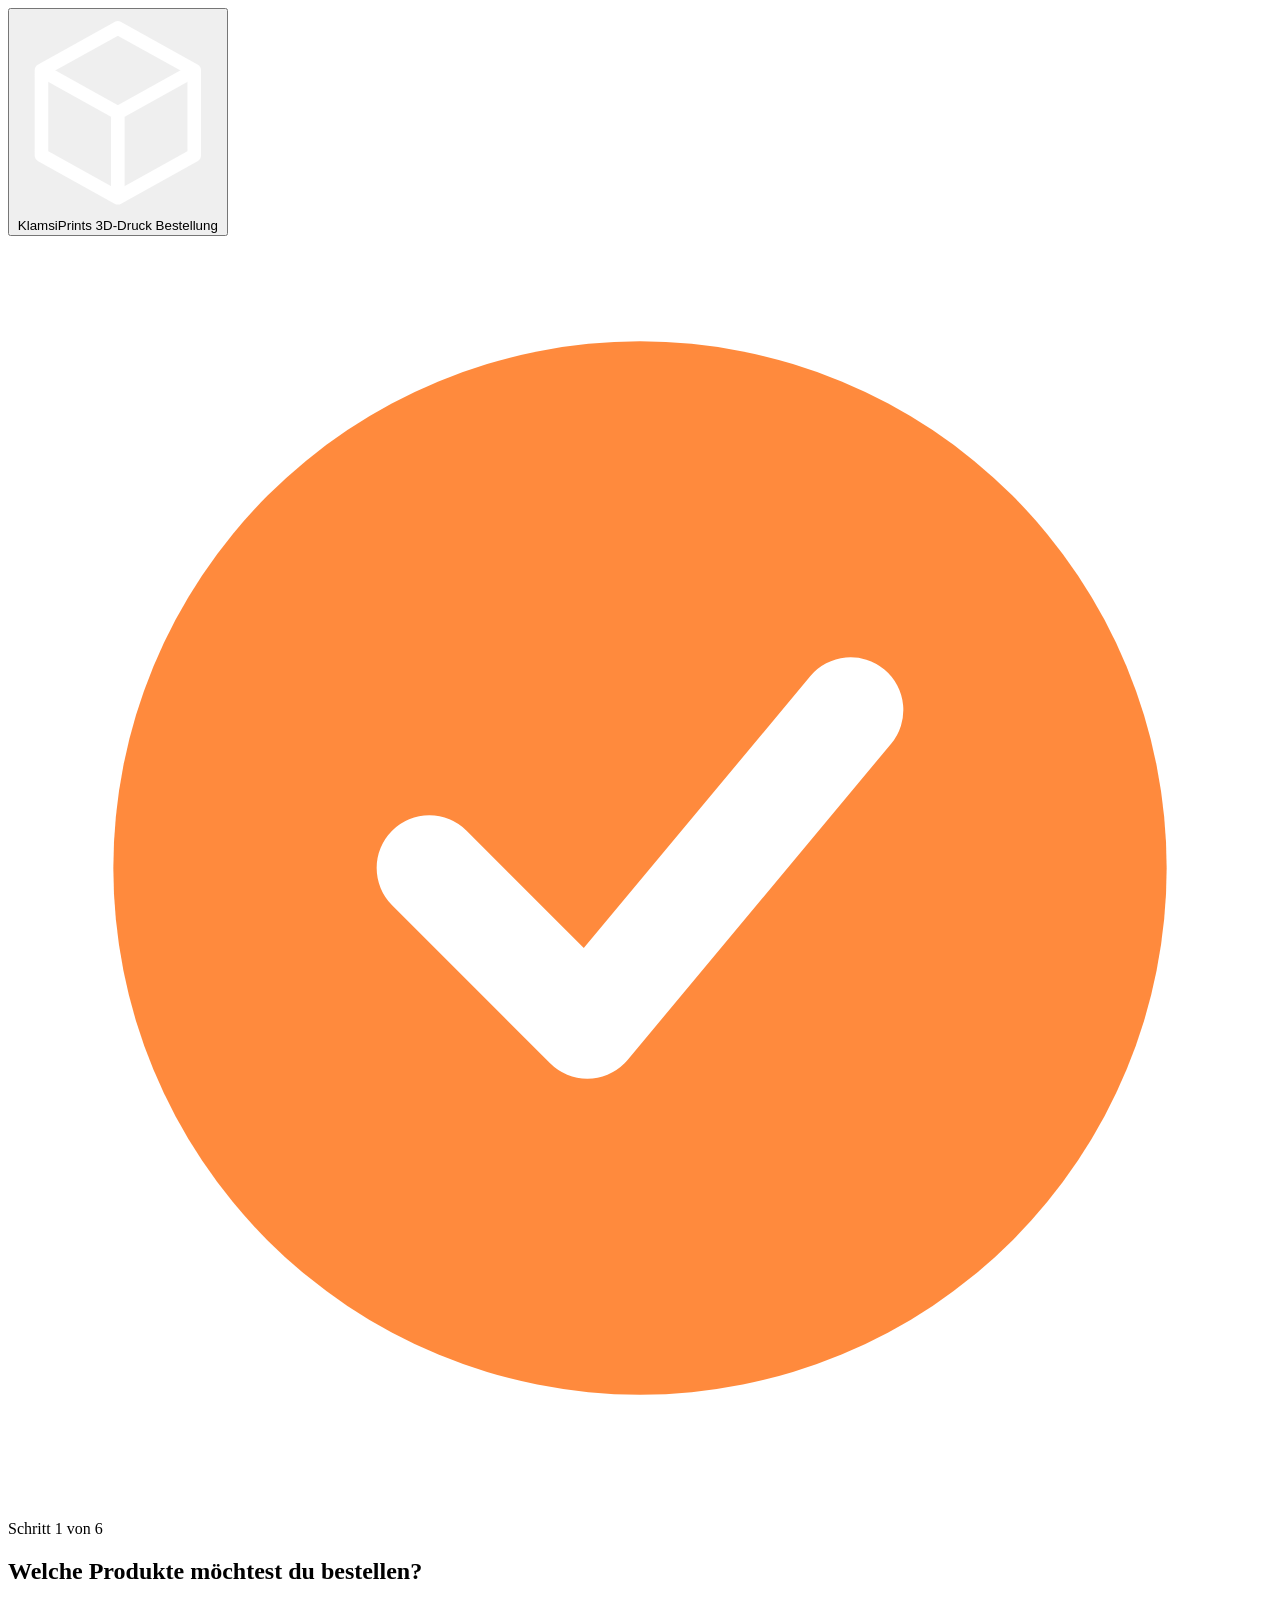
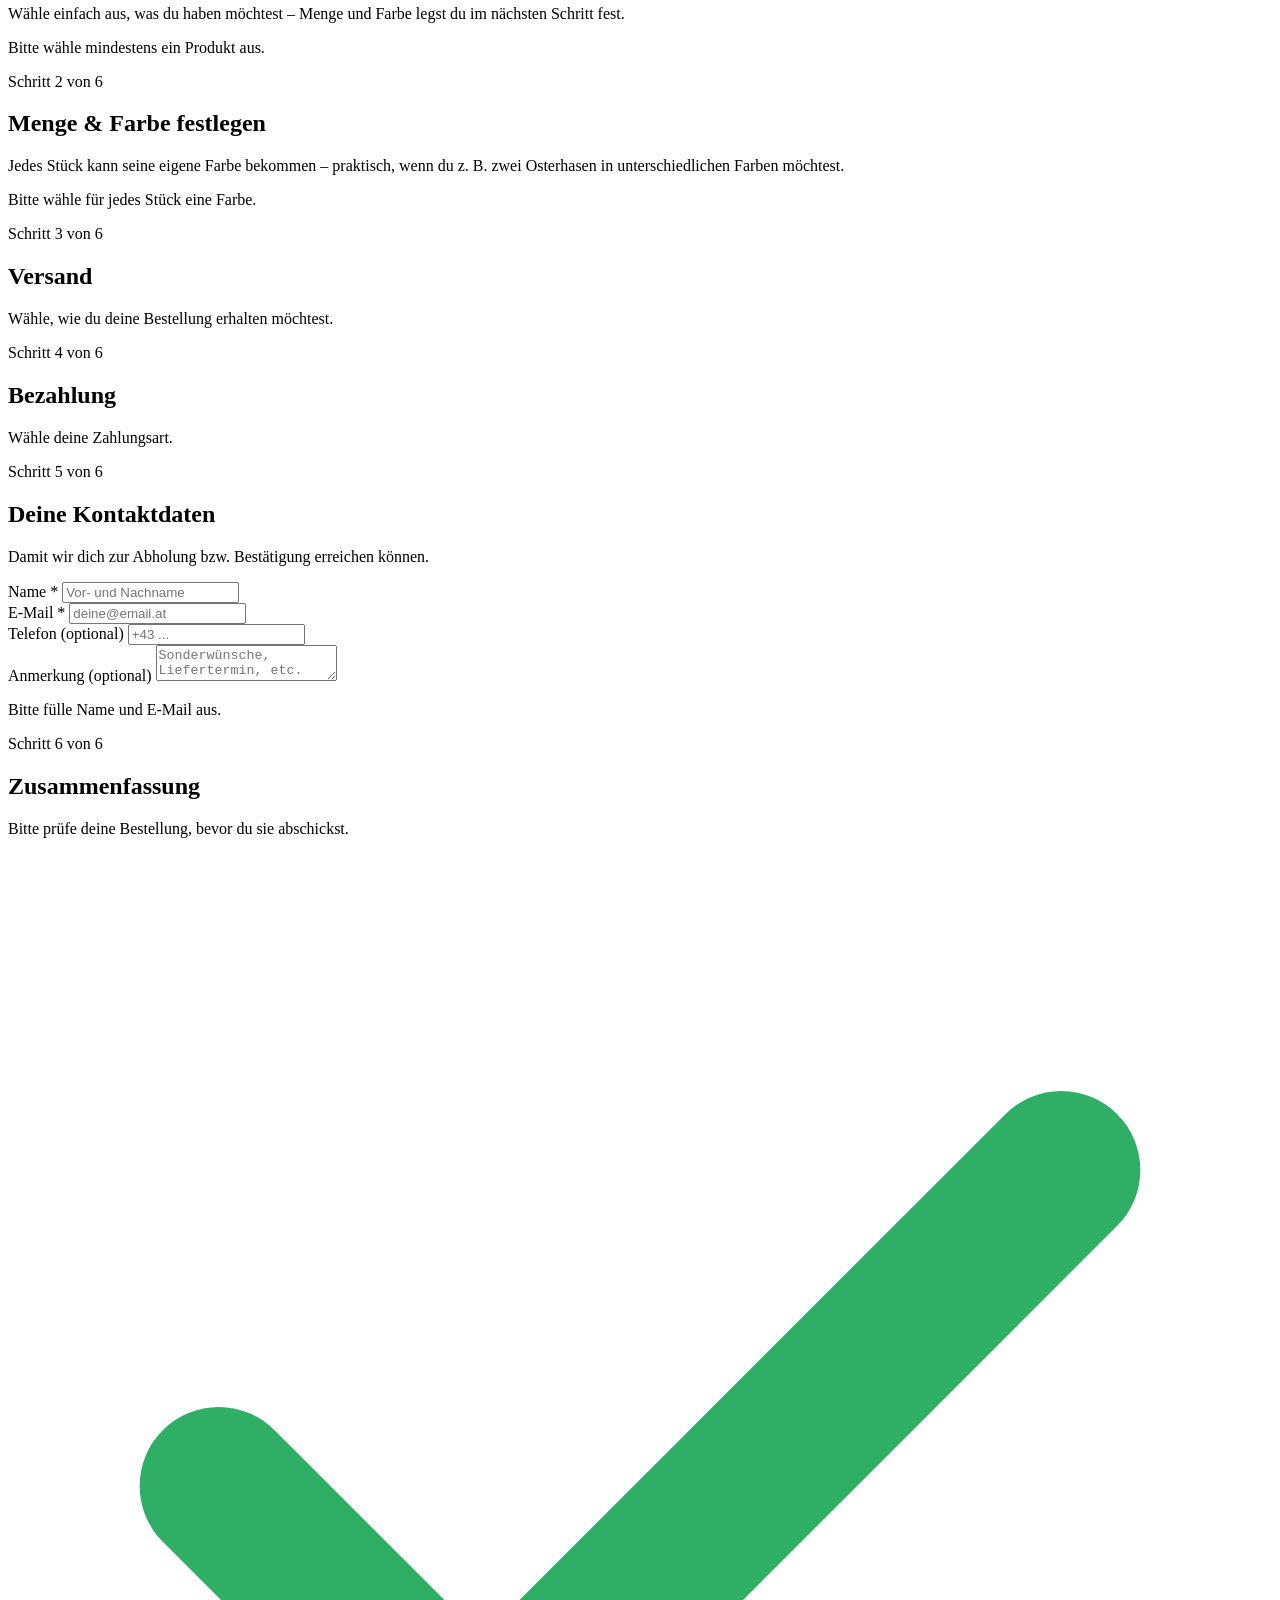
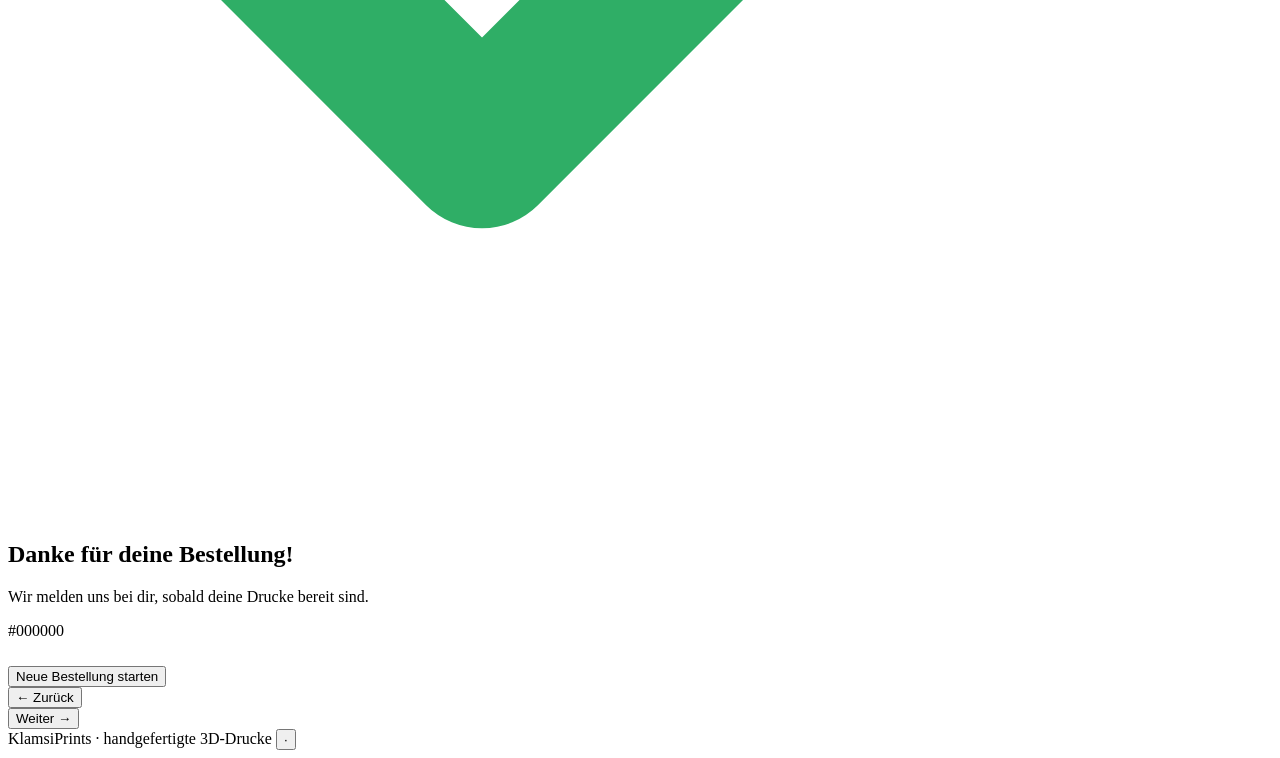
==== commit d27d5fde: "feat: new order system added" ====
--- a/index.html
+++ b/index.html
@@ -1,972 +1,162 @@
 <!DOCTYPE html>
 <html lang="de">
 <head>
-  <meta charset="UTF-8">
-  <meta name="viewport" content="width=device-width, initial-scale=1.0, maximum-scale=5.0, user-scalable=yes">
-  <title>KlamsiPrints – 3D Druck Service</title>
-  <link rel="preconnect" href="https://fonts.googleapis.com">
-  <link href="https://fonts.googleapis.com/css2?family=Bebas+Neue&family=Syne:wght@400;600;700;800&family=JetBrains+Mono:wght@300;400;500&display=swap" rel="stylesheet">
-  <link rel="stylesheet" href="https://cdnjs.cloudflare.com/ajax/libs/font-awesome/6.0.0/css/all.min.css">
-  <style>
-    :root {
-      --bg: #050507;
-      --surface: rgba(12,12,18,0.85);
-      --surface2: rgba(20,20,30,0.6);
-      --accent: #ff2d55;
-      --accent2: #00f5d4;
-      --accent3: #f7b500;
-      --text: #f0f0f0;
-      --muted: rgba(240,240,240,0.5);
-      --border: rgba(255,255,255,0.06);
-      --glow: rgba(255,45,85,0.35);
-      --glow2: rgba(0,245,212,0.25);
-    }
-
-    *, *::before, *::after { margin:0; padding:0; box-sizing:border-box; }
-    html { scroll-behavior: smooth; }
-    body {
-      font-family: 'Syne', sans-serif;
-      background: var(--bg);
-      color: var(--text);
-      overflow-x: hidden;
-    }
-
-    #bg-canvas { position: fixed; inset: 0; z-index: 0; pointer-events: none; }
-
-    body::before {
-      content: '';
-      position: fixed; inset: 0;
-      background-image: url("data:image/svg+xml,%3Csvg viewBox='0 0 256 256' xmlns='http://www.w3.org/2000/svg'%3E%3Cfilter id='noise'%3E%3CfeTurbulence type='fractalNoise' baseFrequency='0.9' numOctaves='4' stitchTiles='stitch'/%3E%3C/filter%3E%3Crect width='100%25' height='100%25' filter='url(%23noise)' opacity='0.04'/%3E%3C/svg%3E");
-      pointer-events: none; z-index: 1; opacity: 0.4;
-    }
-
-    .container {
-      position: relative; z-index: 2;
-      max-width: 1400px; margin: 0 auto;
-      padding: 1.5rem 2rem; min-height: 100vh;
-      display: flex; flex-direction: column;
-    }
-
-    /* NAV */
-    nav {
-      display: flex; justify-content: space-between; align-items: center;
-      background: rgba(5,5,7,0.7); backdrop-filter: blur(20px);
-      border: 1px solid var(--border); border-radius: 4px;
-      padding: 1rem 2rem; margin-bottom: 2rem;
-      position: sticky; top: 1.5rem; z-index: 100;
-    }
-    .logo {
-      font-family: 'Bebas Neue', sans-serif; font-size: 2rem; letter-spacing: 3px;
-      background: linear-gradient(90deg, var(--accent), var(--accent3));
-      -webkit-background-clip: text; -webkit-text-fill-color: transparent;
-      cursor: pointer; transition: opacity 0.2s;
-    }
-    .logo:hover { opacity: 0.8; }
-    .nav-links { display:flex; gap:2.5rem; align-items: center; }
-    .nav-links a {
-      font-family: 'JetBrains Mono', monospace; font-size: 0.8rem;
-      font-weight: 400; letter-spacing: 2px; text-transform: uppercase;
-      color: var(--muted); text-decoration: none; cursor: pointer;
-      transition: color 0.3s; position: relative;
-    }
-    .nav-links a::before { content: '//'; color: var(--accent); margin-right: 4px; opacity: 0; transition: opacity 0.3s; }
-    .nav-links a:hover, .nav-links a.active { color: var(--text); }
-    .nav-links a:hover::before, .nav-links a.active::before { opacity: 1; }
-
-    /* PAGES */
-    .page { display: none; }
-    .page.active-page { display: block; animation: pageIn 0.6s cubic-bezier(.23,1,.32,1) both; }
-    @keyframes pageIn { from { opacity:0; transform: translateY(30px); } to { opacity:1; transform: translateY(0); } }
-
-    /* HOME */
-    .hero {
-      min-height: 85vh; display: flex; flex-direction: column;
-      justify-content: center; align-items: flex-start;
-      padding: 4rem 0 2rem; position: relative;
-    }
-    .hero-eyebrow {
-      font-family: 'JetBrains Mono', monospace; font-size: 0.75rem;
-      letter-spacing: 4px; color: var(--accent); text-transform: uppercase;
-      margin-bottom: 1.5rem; display: flex; align-items: center; gap: 12px;
-    }
-    .hero-eyebrow::before { content: ''; display: block; width: 40px; height: 1px; background: var(--accent); }
-    .hero-title {
-      font-family: 'Bebas Neue', sans-serif;
-      font-size: clamp(4rem, 10vw, 10rem);
-      line-height: 0.92; letter-spacing: 2px; margin-bottom: 2rem;
-    }
-    .hero-title .line-1 { color: var(--text); display: block; }
-    .hero-title .line-2 {
-      display: block;
-      background: linear-gradient(90deg, var(--accent) 0%, var(--accent3) 50%, var(--accent2) 100%);
-      background-size: 200% 100%; -webkit-background-clip: text; -webkit-text-fill-color: transparent;
-      animation: gradShift 4s linear infinite;
-    }
-    @keyframes gradShift { 0% { background-position: 0% 50%; } 100% { background-position: 200% 50%; } }
-    .hero-sub { font-size: 1.1rem; color: var(--muted); max-width: 520px; line-height: 1.7; margin-bottom: 3rem; }
-    .hero-cta { display: flex; gap: 1rem; flex-wrap: wrap; }
-    .btn-main {
-      font-family: 'Bebas Neue', sans-serif; letter-spacing: 2px; font-size: 1rem;
-      padding: 1rem 2.5rem; background: var(--accent); color: #fff;
-      border: none; border-radius: 3px; cursor: pointer;
-      position: relative; overflow: hidden; transition: all 0.3s; text-transform: uppercase;
-    }
-    .btn-main::after {
-      content: ''; position: absolute; inset: 0;
-      background: linear-gradient(90deg, transparent, rgba(255,255,255,0.15), transparent);
-      transform: translateX(-100%); transition: transform 0.5s;
-    }
-    .btn-main:hover::after { transform: translateX(100%); }
-    .btn-main:hover { transform: translateY(-2px); box-shadow: 0 12px 40px var(--glow); }
-    .btn-ghost {
-      font-family: 'Bebas Neue', sans-serif; letter-spacing: 2px; font-size: 1rem;
-      padding: 1rem 2.5rem; background: transparent; color: var(--text);
-      border: 1px solid var(--border); border-radius: 3px; cursor: pointer;
-      transition: all 0.3s; text-transform: uppercase;
-    }
-    .btn-ghost:hover { border-color: var(--accent2); color: var(--accent2); transform: translateY(-2px); }
-
-    /* LOGO SLIDER */
-    .logo-slider-section {
-      margin-top: 5rem; width: 100vw; margin-left: calc(-50vw + 50%);
-      background: rgba(8,8,12,0.9); border-top: 1px solid var(--border);
-      border-bottom: 1px solid var(--border); padding: 2.5rem 0;
-    }
-    .logo-slider-label {
-      font-family: 'JetBrains Mono', monospace; font-size: 0.65rem;
-      letter-spacing: 4px; text-transform: uppercase; color: var(--muted);
-      text-align: center; margin-bottom: 2rem; opacity: 0.5;
-    }
-    .logo-slider-track-wrap {
-      overflow: hidden;
-      mask-image: linear-gradient(90deg, transparent 0%, #000 6%, #000 94%, transparent 100%);
-      -webkit-mask-image: linear-gradient(90deg, transparent 0%, #000 6%, #000 94%, transparent 100%);
-    }
-    .logo-slider-track { display: flex; gap: 0.5rem; width: auto; animation: logoScroll 30s linear infinite; }
-    .logo-slider-track:hover { animation-play-state: paused; }
-    @keyframes logoScroll { from { transform: translateX(0); } to { transform: translateX(-50%); } }
-    .logo-card {
-      display: flex; align-items: center; justify-content: center;
-      width: 500px; height: 220px; border-radius: 4px; flex-shrink: 0;
-      transition: border-color 0.3s, opacity 0.3s;
-      opacity: 0.8; overflow: hidden; padding: 2px 2px;
-    }
-    .logo-card:hover { border-color: var(--accent); opacity: 1; }
-    .logo-card img { max-width: 100%; max-height: 100%; object-fit: contain; opacity: 1; transition: opacity 0.3s; }
-    .logo-card:hover img { opacity: 1; }
-
-    /* STATS */
-    .stats-strip {
-      display: grid; grid-template-columns: repeat(3,1fr);
-      gap: 1.5rem; background: transparent; border: none;
-      margin: 4rem 0; overflow: visible;
-    }
-    .stat-box {
-      background: rgba(255,255,255,0.04);
-      backdrop-filter: blur(20px); -webkit-backdrop-filter: blur(20px);
-      border: 1px solid rgba(255,255,255,0.1); border-radius: 20px;
-      padding: 2.5rem 2rem; text-align: center;
-      position: relative; overflow: hidden;
-      transition: transform 0.3s, border-color 0.3s, box-shadow 0.3s;
-    }
-    .stat-box::before {
-      content: ''; position: absolute; inset: 0; border-radius: 20px;
-      background: linear-gradient(135deg, rgba(255,45,85,0.08) 0%, rgba(0,245,212,0.04) 100%);
-      opacity: 0; transition: opacity 0.3s;
-    }
-    .stat-box::after {
-      content: ''; position: absolute; top: 0; left: 10%; right: 10%; height: 1px;
-      background: linear-gradient(90deg, transparent, rgba(255,255,255,0.3), transparent);
-      border-radius: 50%;
-    }
-    .stat-box:hover { transform: translateY(-6px); border-color: rgba(255,45,85,0.4); box-shadow: 0 20px 60px -15px rgba(255,45,85,0.25), 0 0 0 1px rgba(255,45,85,0.1); }
-    .stat-box:hover::before { opacity: 1; }
-    .stat-num {
-      font-family: 'Bebas Neue', sans-serif; font-size: 4.5rem; letter-spacing: 2px; line-height: 1;
-      background: linear-gradient(90deg, var(--accent), var(--accent3), var(--accent2));
-      -webkit-background-clip: text; -webkit-text-fill-color: transparent;
-    }
-    .stat-lbl { font-family: 'JetBrains Mono', monospace; font-size: 0.7rem; letter-spacing: 3px; text-transform: uppercase; color: rgba(255,255,255,0.45); margin-top: 0.7rem; }
-
-    /* FEATURES — glassmorphism like stat-box */
-    .section-label {
-      font-family: 'JetBrains Mono', monospace; font-size: 0.7rem; letter-spacing: 4px;
-      text-transform: uppercase; color: var(--accent2); margin-bottom: 1rem;
-      display: flex; align-items: center; gap: 10px;
-    }
-    .section-label::before { content: ''; display:block; width:24px; height:1px; background:var(--accent2); }
-    .section-title {
-      font-family: 'Bebas Neue', sans-serif; font-size: clamp(2.5rem,5vw,4.5rem);
-      letter-spacing: 2px; line-height: 1.05; margin-bottom: 3rem;
-    }
-    .section-title span { background: linear-gradient(90deg, var(--accent), var(--accent3)); -webkit-background-clip: text; -webkit-text-fill-color: transparent; }
-
-    .features-grid {
-      display: grid; grid-template-columns: repeat(3,1fr);
-      gap: 1.5rem; margin-bottom: 6rem;
-    }
-    .feature-card {
-      background: rgba(255,255,255,0.04);
-      backdrop-filter: blur(20px); -webkit-backdrop-filter: blur(20px);
-      border: 1px solid rgba(255,255,255,0.1); border-radius: 20px;
-      padding: 2.5rem; position: relative; overflow: hidden;
-      transition: transform 0.3s, border-color 0.3s, box-shadow 0.3s;
-      cursor: pointer;
-    }
-    /* top shine line */
-    .feature-card::before {
-      content: ''; position: absolute; top: 0; left: 10%; right: 10%; height: 1px;
-      background: linear-gradient(90deg, transparent, rgba(255,255,255,0.25), transparent);
-    }
-    /* bottom accent bar on hover */
-    .feature-card::after {
-      content: ''; position: absolute; bottom: 0; left: 0; width: 100%; height: 3px;
-      background: linear-gradient(90deg, var(--accent), var(--accent3));
-      transform: scaleX(0); transform-origin: left;
-      transition: transform 0.4s cubic-bezier(.23,1,.32,1);
-    }
-    .feature-card:hover {
-      transform: translateY(-6px);
-      border-color: rgba(255,45,85,0.35);
-      box-shadow: 0 20px 60px -15px rgba(255,45,85,0.2), 0 0 0 1px rgba(255,45,85,0.08);
-    }
-    .feature-card:hover::after { transform: scaleX(1); }
-    .feature-icon { font-size: 2rem; margin-bottom: 1.5rem; display: block; filter: drop-shadow(0 0 12px var(--accent)); }
-    .feature-num { font-family: 'JetBrains Mono', monospace; font-size: 0.65rem; letter-spacing: 3px; color: var(--accent); margin-bottom: 1rem; }
-    .feature-title { font-size: 1.3rem; font-weight: 700; margin-bottom: 0.8rem; letter-spacing: 0.5px; }
-    .feature-desc { color: var(--muted); font-size: 0.9rem; line-height: 1.7; }
-
-    /* ══════════════════════════
-       PORTFOLIO — masonry-style with lightbox
-    ══════════════════════════ */
-    .portfolio-filter {
-      display: flex; gap: 0.8rem; flex-wrap: wrap; margin-bottom: 2.5rem;
-    }
-    .filter-btn {
-      font-family: 'JetBrains Mono', monospace; font-size: 0.68rem;
-      letter-spacing: 2px; text-transform: uppercase;
-      padding: 0.5rem 1.2rem; border: 1px solid var(--border);
-      border-radius: 50px; background: transparent; color: var(--muted);
-      cursor: pointer; transition: all 0.3s;
-    }
-    .filter-btn:hover, .filter-btn.active { border-color: var(--accent); color: var(--accent); background: rgba(255,45,85,0.07); }
-
-    .portfolio-grid {
-      display: grid;
-      grid-template-columns: repeat(3, 1fr);
-      gap: 1rem;
-    }
-    .port-item {
-      position: relative; overflow: hidden;
-      border-radius: 12px; cursor: pointer;
-      background: var(--surface);
-      border: 1px solid var(--border);
-      transition: transform 0.4s cubic-bezier(.23,1,.32,1), box-shadow 0.4s;
-    }
-    /* tall items span 2 rows */
-    .port-item.tall { grid-row: span 2; }
-    /* wide items span 2 cols */
-    .port-item.wide { grid-column: span 2; }
-
-    .port-item img {
-      width: 100%; height: 100%; min-height: 220px;
-      object-fit: cover; display: block;
-      transition: transform 0.6s cubic-bezier(.23,1,.32,1), filter 0.4s;
-    }
-    /*
-    .port-item:hover { transform: translateY(-4px); box-shadow: 0 20px 50px -10px rgba(0,0,0,0.6); }
-    .port-item:hover img { transform: scale(1.06); filter: brightness(0.5) saturate(0.6); }
-
-    .port-overlay {
-      position: absolute; inset: 0; display: flex; flex-direction: column;
-      justify-content: flex-end; padding: 1.5rem;
-      background: linear-gradient(to top, rgba(5,5,7,0.92) 0%, rgba(5,5,7,0.3) 50%, transparent 100%);
-      opacity: 0; transition: opacity 0.4s;
-    }
-    .port-item:hover .port-overlay { opacity: 1; }
-    */
-
-    .port-always {
-      position: absolute; bottom: 0; left: 0; right: 0; padding: 1.2rem 1.5rem;
-      background: linear-gradient(to top, rgba(5,5,7,0.85) 0%, transparent 100%);
-      transition: opacity 0.3s;
-    }
-    .port-item:hover .port-always { opacity: 0; }
-
-    .port-cat { font-family: 'JetBrains Mono', monospace; font-size: 0.6rem; letter-spacing: 3px; text-transform: uppercase; color: var(--accent); margin-bottom: 0.3rem; }
-    .port-name { font-family: 'Bebas Neue', sans-serif; font-size: 1.4rem; letter-spacing: 2px; line-height: 1; }
-    .port-desc { color: rgba(240,240,240,0.7); font-size: 0.82rem; margin-top: 0.5rem; line-height: 1.5; }
-    .port-zoom {
-      position: absolute; top: 1rem; right: 1rem;
-      width: 36px; height: 36px; border-radius: 50%;
-      background: rgba(255,255,255,0.1); backdrop-filter: blur(10px);
-      border: 1px solid rgba(255,255,255,0.2);
-      display: flex; align-items: center; justify-content: center;
-      color: #fff; font-size: 0.8rem;
-      opacity: 0; transform: scale(0.7);
-      transition: opacity 0.3s, transform 0.3s;
-    }
-    .port-item:hover .port-zoom { opacity: 1; transform: scale(1); }
-
-    /* LIGHTBOX */
-    .lightbox {
-      position: fixed; inset: 0; z-index: 9999;
-      background: rgba(5,5,7,0.96); backdrop-filter: blur(20px);
-      display: flex; align-items: center; justify-content: center;
-      opacity: 0; pointer-events: none; transition: opacity 0.3s;
-    }
-    .lightbox.open { opacity: 1; pointer-events: all; }
-    .lightbox img {
-      max-width: 90vw; max-height: 85vh; object-fit: contain;
-      border-radius: 8px; box-shadow: 0 40px 100px -20px rgba(0,0,0,0.8);
-    }
-    .lightbox-close {
-      position: absolute; top: 1.5rem; right: 1.5rem;
-      width: 44px; height: 44px; border-radius: 50%;
-      background: rgba(255,255,255,0.08); border: 1px solid rgba(255,255,255,0.15);
-      color: #fff; font-size: 1.2rem; cursor: pointer;
-      display: flex; align-items: center; justify-content: center;
-      transition: background 0.3s;
-    }
-    .lightbox-close:hover { background: rgba(255,45,85,0.3); }
-    .lightbox-info {
-      position: absolute; bottom: 2rem; left: 50%; transform: translateX(-50%);
-      text-align: center;
-    }
-    .lightbox-info .port-cat { margin-bottom: 0.3rem; }
-    .lightbox-info .port-name { font-size: 1.8rem; }
-
-    /* ABOUT */
-    .about-grid { display: grid; grid-template-columns: 1fr 1fr; gap: 2rem; margin-top: 2rem; }
-    .about-block { background: var(--surface); border: 1px solid var(--border); border-radius: 4px; padding: 3rem; }
-    .about-block h2 { font-family: 'Bebas Neue', sans-serif; font-size: 2rem; letter-spacing: 2px; background: linear-gradient(90deg, var(--accent), var(--accent3)); -webkit-background-clip: text; -webkit-text-fill-color: transparent; margin-bottom: 1.5rem; }
-    .about-block p { color: var(--muted); line-height: 1.8; margin-bottom: 1.2rem; font-size: 0.95rem; }
-    .printers { margin-top: 2rem; display: flex; flex-direction: column; gap: 0.8rem; }
-    .printer-line { display: flex; align-items: center; gap: 1rem; padding: 0.8rem 1.2rem; background: rgba(255,255,255,0.02); border: 1px solid var(--border); border-radius: 3px; font-family: 'JetBrains Mono', monospace; font-size: 0.85rem; color: var(--accent2); transition: border-color 0.3s; }
-    .printer-line:hover { border-color: var(--accent2); }
-    .printer-line::before { content: '▶'; color: var(--accent); font-size: 0.6rem; }
-    .tech-badges { display: flex; flex-wrap: wrap; gap: 0.6rem; margin-top: 1.5rem; }
-    .tbadge { font-family: 'JetBrains Mono', monospace; font-size: 0.7rem; letter-spacing: 2px; text-transform: uppercase; padding: 0.5rem 1rem; border: 1px solid var(--border); border-radius: 2px; color: var(--muted); transition: all 0.3s; }
-    .tbadge:hover { border-color: var(--accent); color: var(--accent); }
-    .founder-card { display: flex; flex-direction: column; align-items: center; text-align: center; padding: 3rem; background: var(--surface); border: 1px solid var(--border); border-radius: 4px; position: relative; overflow: hidden; }
-    .founder-card::before { content: ''; position: absolute; top: 0; left: 0; right: 0; height: 3px; background: linear-gradient(90deg, var(--accent), var(--accent3), var(--accent2)); }
-    .founder-img-wrap { position: relative; margin-bottom: 2rem; }
-    .founder-img { width: 160px; height: 160px; border-radius: 50%; object-fit: cover; border: 2px solid var(--accent); filter: saturate(0.9); display: block; }
-    .founder-img-wrap::after { content: ''; position: absolute; inset: -8px; border-radius: 50%; border: 1px solid rgba(255,45,85,0.3); animation: pulse-ring 2.5s ease-out infinite; }
-    @keyframes pulse-ring { 0% { transform: scale(1); opacity:0.6; } 100% { transform: scale(1.2); opacity:0; } }
-    .founder-name { font-family: 'Bebas Neue', sans-serif; font-size: 2.5rem; letter-spacing: 3px; }
-    .founder-role { font-family: 'JetBrains Mono', monospace; font-size: 0.75rem; letter-spacing: 3px; color: var(--accent); text-transform: uppercase; margin-top: 0.3rem; }
-
-    /* CONTACT */
-    .contact-layout { display: grid; grid-template-columns: 1fr 2fr; gap: 2rem; margin-top: 2rem; }
-    .contact-info { display: flex; flex-direction: column; gap: 1rem; }
-    .info-box { background: var(--surface); border: 1px solid var(--border); border-radius: 4px; padding: 2rem; }
-    .info-box-label { font-family: 'JetBrains Mono', monospace; font-size: 0.65rem; letter-spacing: 3px; text-transform: uppercase; color: var(--accent); margin-bottom: 0.7rem; }
-    .info-box-val { font-size: 1rem; font-weight: 600; color: var(--text); }
-    .info-box-sub { font-size: 0.85rem; color: var(--muted); margin-top: 0.2rem; }
-    .contact-form-box { background: var(--surface); border: 1px solid var(--border); border-radius: 4px; padding: 3rem; }
-    .form-row { display: grid; grid-template-columns: 1fr 1fr; gap: 1rem; }
-    .fg { margin-bottom: 1.5rem; }
-    .fg label { display: block; font-family: 'JetBrains Mono', monospace; font-size: 0.68rem; letter-spacing: 3px; text-transform: uppercase; color: var(--muted); margin-bottom: 0.6rem; }
-    .fg input, .fg textarea, .fg select { width: 100%; padding: 0.9rem 1rem; background: rgba(255,255,255,0.03); border: 1px solid var(--border); border-radius: 3px; color: var(--text); font-family: 'Syne', sans-serif; font-size: 0.95rem; transition: border-color 0.3s, background 0.3s; appearance: none; }
-    .fg input:focus, .fg textarea:focus, .fg select:focus { outline: none; border-color: var(--accent); background: rgba(255,45,85,0.04); }
-    .fg textarea { height: 130px; resize: vertical; }
-    .fg select option { background: #0a0a0f; }
-    .checkbox-row { display: flex; align-items: flex-start; gap: 0.8rem; margin-bottom: 2rem; }
-    .checkbox-row input[type=checkbox] { width: 18px; height: 18px; accent-color: var(--accent); cursor: pointer; flex-shrink: 0; margin-top: 2px; }
-    .checkbox-row label { font-size: 0.85rem; color: var(--muted); cursor: pointer; line-height: 1.5; }
-    .checkbox-row a { color: var(--accent); text-decoration: none; }
-    .checkbox-row a:hover { text-decoration: underline; }
-    .submit-btn { font-family: 'Bebas Neue', sans-serif; letter-spacing: 3px; font-size: 1.1rem; width: 100%; padding: 1.1rem; background: var(--accent); color: #fff; border: none; border-radius: 3px; cursor: pointer; position: relative; overflow: hidden; transition: all 0.3s; }
-    .submit-btn::after { content: ''; position: absolute; inset: 0; background: linear-gradient(90deg, transparent, rgba(255,255,255,0.15), transparent); transform: translateX(-100%); transition: transform 0.5s; }
-    .submit-btn:hover::after { transform: translateX(100%); }
-    .submit-btn:hover { transform: translateY(-2px); box-shadow: 0 12px 40px var(--glow); }
-
-    /* LEGAL */
-    .legal-box { max-width: 900px; margin: 2rem auto; background: var(--surface); border: 1px solid var(--border); border-radius: 4px; padding: 3rem; }
-    .legal-box h2 { font-family: 'Bebas Neue', sans-serif; font-size: 1.6rem; letter-spacing: 2px; color: var(--accent); margin: 2.5rem 0 0.8rem; }
-    .legal-box h2:first-child { margin-top: 0; }
-    .legal-box h3 { font-family: 'JetBrains Mono', monospace; font-size: 0.8rem; letter-spacing: 2px; text-transform: uppercase; color: var(--accent2); margin: 1.5rem 0 0.6rem; }
-    .legal-box p { color: var(--muted); line-height: 1.8; margin-bottom: 1rem; font-size: 0.95rem; }
-    .legal-box ul { color: var(--muted); line-height: 1.8; margin-bottom: 1rem; padding-left: 1.5rem; font-size: 0.95rem; }
-    .legal-box li { margin-bottom: 0.4rem; }
-    .legal-box a { color: var(--accent); text-decoration: none; cursor: pointer; }
-    .legal-box a:hover { text-decoration: underline; }
-    .legal-divider { width: 100%; height: 1px; background: var(--border); margin: 2rem 0; }
-
-    /* PAGE TITLES */
-    .pg-eyebrow { font-family: 'JetBrains Mono', monospace; font-size: 0.7rem; letter-spacing: 4px; text-transform: uppercase; color: var(--accent); margin-bottom: 1rem; display: flex; align-items: center; gap: 10px; }
-    .pg-eyebrow::before { content:''; display:block; width:24px; height:1px; background:var(--accent); }
-    .pg-title { font-family: 'Bebas Neue', sans-serif; font-size: clamp(3rem,7vw,6rem); letter-spacing: 2px; line-height: 1; margin-bottom: 1rem; }
-    .pg-title span { background: linear-gradient(90deg, var(--accent), var(--accent3)); -webkit-background-clip: text; -webkit-text-fill-color: transparent; }
-    .pg-sub { color: var(--muted); font-size: 1rem; max-width: 500px; line-height: 1.7; }
-
-    /* FOOTER */
-    footer { margin-top: 8rem; padding: 2.5rem 0 2rem; border-top: 1px solid var(--border); display: flex; justify-content: space-between; align-items: center; flex-wrap: wrap; gap: 1.5rem; }
-    .footer-left { font-family: 'JetBrains Mono', monospace; font-size: 0.75rem; letter-spacing: 2px; color: var(--muted); text-transform: uppercase; }
-    .footer-mid { font-family: 'Bebas Neue', sans-serif; font-size: 1.8rem; letter-spacing: 3px; background: linear-gradient(90deg, var(--accent), var(--accent3)); -webkit-background-clip: text; -webkit-text-fill-color: transparent; cursor: pointer; }
-    .footer-right { display: flex; gap: 1.5rem; align-items: center; flex-wrap: wrap; }
-    .footer-right a { color: var(--muted); text-decoration: none; font-size: 1.2rem; transition: color 0.3s, transform 0.3s; cursor: pointer; }
-    .footer-right a:hover { color: var(--accent); transform: translateY(-3px); }
-    .footer-link { font-family: 'JetBrains Mono', monospace; font-size: 0.7rem; letter-spacing: 2px; text-transform: uppercase; color: var(--muted); cursor: pointer; text-decoration: none; transition: color 0.3s; }
-    .footer-link:hover { color: var(--accent); }
-
-    /* LOADING */
-    #loading { position: fixed; inset: 0; background: var(--bg); display: flex; flex-direction: column; justify-content: center; align-items: center; z-index: 99999; transition: opacity 0.6s ease; }
-    .load-logo { font-family: 'Bebas Neue', sans-serif; font-size: 3rem; letter-spacing: 6px; background: linear-gradient(90deg, var(--accent), var(--accent3)); -webkit-background-clip: text; -webkit-text-fill-color: transparent; margin-bottom: 2rem; }
-    .load-bar-wrap { width: 200px; height: 2px; background: rgba(255,255,255,0.08); border-radius: 2px; overflow: hidden; }
-    .load-bar { height: 100%; background: linear-gradient(90deg, var(--accent), var(--accent3)); border-radius: 2px; animation: loadProg 1.2s cubic-bezier(.4,0,.2,1) forwards; }
-    @keyframes loadProg { from { width: 0%; } to { width: 100%; } }
-    .load-pct { font-family: 'JetBrains Mono', monospace; font-size: 0.7rem; letter-spacing: 3px; color: var(--muted); margin-top: 0.8rem; }
-
-    /* REVEAL */
-    .reveal { opacity: 0; transform: translateY(30px); transition: opacity 0.7s cubic-bezier(.23,1,.32,1), transform 0.7s cubic-bezier(.23,1,.32,1); }
-    .reveal.in { opacity:1; transform:translateY(0); }
-
-    /* GLITCH */
-    @keyframes glitch {
-      0%   { clip-path: inset(40% 0 61% 0); transform: translate(-2px,0) skew(0.5deg); }
-      20%  { clip-path: inset(92% 0 1% 0);  transform: translate(2px,0) skew(-0.5deg); }
-      40%  { clip-path: inset(43% 0 1% 0);  transform: translate(-2px,0) skew(0.5deg); }
-      60%  { clip-path: inset(25% 0 58% 0); transform: translate(2px,0) skew(-0.5deg); }
-      80%  { clip-path: inset(54% 0 7% 0);  transform: translate(-2px,0) skew(0.5deg); }
-      100% { clip-path: inset(58% 0 43% 0); transform: translate(2px,0) skew(-0.5deg); }
-    }
-    .logo-glitch { position: relative; }
-    .logo-glitch::before, .logo-glitch::after { content: attr(data-text); position: absolute; top: 0; left: 0; background: linear-gradient(90deg, var(--accent), var(--accent3)); -webkit-background-clip: text; -webkit-text-fill-color: transparent; font-family: 'Bebas Neue', sans-serif; font-size: inherit; letter-spacing: inherit; }
-    .logo-glitch::before { left: 2px; text-shadow: -2px 0 var(--accent2); animation: glitch 2s infinite linear alternate-reverse; opacity: 0; }
-    .logo-glitch::after  { left: -2px; text-shadow: 2px 0 var(--accent); animation: glitch 3s infinite linear alternate; opacity: 0; }
-    .logo-glitch:hover::before, .logo-glitch:hover::after { opacity: 0.8; }
-
-    /* MOBILE */
-    @media (max-width: 768px) {
-      .container { padding: 1rem; }
-      nav { padding: 0.8rem 1rem; flex-wrap: wrap; justify-content: center; gap: 0.5rem; top: 0.5rem; }
-      .logo { font-size: 1.5rem; margin-right: auto; }
-      .nav-links { gap: 1.2rem; }
-      .nav-links a { font-size: 0.7rem; }
-      .hero { min-height: 70vh; padding: 2rem 0 1rem; }
-      .hero-title { font-size: clamp(3rem, 12vw, 5rem); }
-      .hero-sub { font-size: 0.95rem; }
-      .hero-cta { flex-direction: column; }
-      .btn-main, .btn-ghost { width: 100%; text-align: center; }
-      .logo-slider-section { margin-top: 3rem; padding: 2rem 0; }
-      .stats-strip { grid-template-columns: 1fr; }
-      .features-grid { grid-template-columns: 1fr; }
-      .portfolio-grid { grid-template-columns: 1fr 1fr; }
-      .port-item.tall, .port-item.wide { grid-row: span 1; grid-column: span 1; }
-      .about-grid { grid-template-columns: 1fr; }
-      .about-block { padding: 2rem; }
-      .founder-card { padding: 2rem; }
-      .contact-layout { grid-template-columns: 1fr; }
-      .contact-form-box { padding: 2rem; }
-      .form-row { grid-template-columns: 1fr; }
-      .legal-box { padding: 2rem; }
-      footer { flex-direction: column; text-align: center; }
-      footer .footer-right { justify-content: center; }
-    }
-    @media (max-width: 480px) {
-      .portfolio-grid { grid-template-columns: 1fr; }
-      .pg-title { font-size: 3rem; }
-    }
-  </style>
+<meta charset="UTF-8">
+<meta name="viewport" content="width=device-width, initial-scale=1.0">
+<link rel="icon" type="image/png" href="img/favicon.png">
+<title>KlamsiPrints – Bestellung</title>
+<link rel="stylesheet" href="style.css">
 </head>
 <body>
 
-<canvas id="bg-canvas"></canvas>
+<div class="page-shell">
 
-<!-- Lightbox -->
-<div class="lightbox" id="lightbox" onclick="closeLightbox()">
-  <button class="lightbox-close" onclick="closeLightbox()">✕</button>
-  <img id="lightbox-img" src="" alt="">
-  <div class="lightbox-info">
-    <div class="port-cat" id="lightbox-cat"></div>
-    <div class="port-name" id="lightbox-name"></div>
+  <div class="top-bar">
+    <button class="brand" id="logoBtn" type="button" aria-label="KlamsiPrints">
+      <span class="brand-mark">
+        <svg viewBox="0 0 24 24" fill="none" xmlns="http://www.w3.org/2000/svg">
+          <path d="M12 2L3 7v10l9 5 9-5V7l-9-5z" stroke="white" stroke-width="1.6" stroke-linejoin="round"/>
+          <path d="M3 7l9 5 9-5M12 12v10" stroke="white" stroke-width="1.6" stroke-linejoin="round"/>
+        </svg>
+      </span>
+      <span class="brand-text">
+        KlamsiPrints
+        <span class="brand-sub">3D-Druck Bestellung</span>
+      </span>
+    </button>
   </div>
+
+  <div class="progress-wrap">
+    <div class="progress-track">
+      <div class="progress-line"></div>
+      <div class="progress-fill" id="progressFill"></div>
+      <div class="progress-head" id="progressHead" style="left:0%">
+        <svg viewBox="0 0 24 24" fill="none" xmlns="http://www.w3.org/2000/svg">
+          <circle cx="12" cy="12" r="10" fill="#FF8A3D"/>
+          <path d="M8 12l3 3 5-6" stroke="white" stroke-width="2" stroke-linecap="round" stroke-linejoin="round"/>
+        </svg>
+      </div>
+    </div>
+    <div class="progress-labels" id="progressLabels"></div>
+  </div>
+
+  <form id="orderForm" novalidate>
+
+    <!-- STEP 1: Produkte -->
+    <section class="step is-active" data-step="1">
+      <div class="step-head">
+        <p class="step-eyebrow">Schritt 1 von 6</p>
+        <h2 class="step-title">Welche Produkte möchtest du bestellen?</h2>
+        <p class="step-desc">Wähle einfach aus, was du haben möchtest – Menge und Farbe legst du im nächsten Schritt fest.</p>
+      </div>
+      <div class="card">
+        <div class="product-grid" id="productGrid"></div>
+      </div>
+      <p class="error-text" id="step1Error">Bitte wähle mindestens ein Produkt aus.</p>
+    </section>
+
+    <!-- STEP 2: Menge & Farbe -->
+    <section class="step" data-step="2">
+      <div class="step-head">
+        <p class="step-eyebrow">Schritt 2 von 6</p>
+        <h2 class="step-title">Menge &amp; Farbe festlegen</h2>
+        <p class="step-desc">Jedes Stück kann seine eigene Farbe bekommen – praktisch, wenn du z.&nbsp;B. zwei Osterhasen in unterschiedlichen Farben möchtest.</p>
+      </div>
+      <div class="config-list" id="configList"></div>
+      <p class="error-text" id="step2Error">Bitte wähle für jedes Stück eine Farbe.</p>
+    </section>
+
+    <!-- STEP 3: Versand -->
+    <section class="step" data-step="3">
+      <div class="step-head">
+        <p class="step-eyebrow">Schritt 3 von 6</p>
+        <h2 class="step-title">Versand</h2>
+        <p class="step-desc">Wähle, wie du deine Bestellung erhalten möchtest.</p>
+      </div>
+      <div class="option-list" id="shippingList"></div>
+    </section>
+
+    <!-- STEP 4: Bezahlung -->
+    <section class="step" data-step="4">
+      <div class="step-head">
+        <p class="step-eyebrow">Schritt 4 von 6</p>
+        <h2 class="step-title">Bezahlung</h2>
+        <p class="step-desc">Wähle deine Zahlungsart.</p>
+      </div>
+      <div class="option-list" id="paymentList"></div>
+    </section>
+
+    <!-- STEP 5: Kontakt -->
+    <section class="step" data-step="5">
+      <div class="step-head">
+        <p class="step-eyebrow">Schritt 5 von 6</p>
+        <h2 class="step-title">Deine Kontaktdaten</h2>
+        <p class="step-desc">Damit wir dich zur Abholung bzw. Bestätigung erreichen können.</p>
+      </div>
+      <div class="card">
+        <div class="field">
+          <label for="custName">Name *</label>
+          <input type="text" id="custName" placeholder="Vor- und Nachname" autocomplete="name">
+        </div>
+        <div class="field">
+          <label for="custEmail">E-Mail *</label>
+          <input type="email" id="custEmail" placeholder="deine@email.at" autocomplete="email">
+        </div>
+        <div class="field">
+          <label for="custPhone">Telefon (optional)</label>
+          <input type="tel" id="custPhone" placeholder="+43 ..." autocomplete="tel">
+        </div>
+        <div class="field">
+          <label for="custNote">Anmerkung (optional)</label>
+          <textarea id="custNote" placeholder="Sonderwünsche, Liefertermin, etc."></textarea>
+        </div>
+      </div>
+      <p class="error-text" id="step5Error">Bitte fülle Name und E-Mail aus.</p>
+    </section>
+
+    <!-- STEP 6: Zusammenfassung -->
+    <section class="step" data-step="6">
+      <div class="step-head">
+        <p class="step-eyebrow">Schritt 6 von 6</p>
+        <h2 class="step-title">Zusammenfassung</h2>
+        <p class="step-desc">Bitte prüfe deine Bestellung, bevor du sie abschickst.</p>
+      </div>
+      <div class="card" id="summaryCard"></div>
+    </section>
+
+    <!-- STEP 7: Bestätigung -->
+    <section class="step" data-step="7">
+      <div class="card confirm-wrap">
+        <div class="confirm-icon">
+          <svg viewBox="0 0 24 24" fill="none" xmlns="http://www.w3.org/2000/svg">
+            <path d="M20 6L9 17l-5-5" stroke="#2FAE66" stroke-width="3" stroke-linecap="round" stroke-linejoin="round"/>
+          </svg>
+        </div>
+        <h2 class="step-title">Danke für deine Bestellung!</h2>
+        <p class="step-desc">Wir melden uns bei dir, sobald deine Drucke bereit sind.</p>
+        <div class="confirm-order-id" id="confirmOrderId">#000000</div>
+        <div class="nav-row" style="justify-content:center; margin-top:26px;">
+          <button type="button" class="btn btn-primary" id="restartBtn">Neue Bestellung starten</button>
+        </div>
+      </div>
+    </section>
+
+    <div class="nav-row" id="navRow">
+      <button type="button" class="btn btn-ghost" id="backBtn">&larr; Zurück</button>
+      <div class="nav-spacer"></div>
+      <button type="button" class="btn btn-primary" id="nextBtn">Weiter &rarr;</button>
+      <button type="button" class="btn btn-accent" id="submitBtn" style="display:none;">Bestellung abschicken</button>
+    </div>
+
+  </form>
+
+  <div class="page-footer">
+    KlamsiPrints &middot; handgefertigte 3D-Drucke <button class="footer-dot" type="button" tabindex="-1">&middot;</button>
+  </div>
+
 </div>
 
-<div id="loading">
-  <div class="load-logo">KLAMSIPRINTS</div>
-  <div class="load-bar-wrap"><div class="load-bar"></div></div>
-  <div class="load-pct" id="load-pct">0%</div>
-</div>
-
-<div class="container">
-
-  <!-- NAV -->
-  <nav>
-    <div class="logo logo-glitch" data-text="KlamsiPrints" onclick="switchPage('home')">KlamsiPrints</div>
-    <div class="nav-links">
-      <a class="active" onclick="switchPage('home')" id="nav-home">Home</a>
-      <a onclick="switchPage('portfolio')" id="nav-portfolio">Portfolio</a>
-      <a onclick="switchPage('about')" id="nav-about">Über uns</a>
-      <a onclick="switchPage('contact')" id="nav-contact">Kontakt</a>
-      <a id="nav-impressum" style="display:none"></a>
-      <a id="nav-datenschutz" style="display:none"></a>
-      <a id="nav-agb" style="display:none"></a>
-    </div>
-  </nav>
-
-  <!-- HOME -->
-  <div id="home-page" class="page active-page">
-    <div class="hero">
-      <div class="hero-eyebrow reveal">3D Druck Service · Weiz, Österreich</div>
-      <h1 class="hero-title reveal">
-        <span class="line-1">Idee wird</span>
-        <span class="line-2">Realität</span>
-      </h1>
-      <p class="hero-sub reveal">
-        Verwandeln Sie Ihre Ideen in greifbare Objekte. Mit modernster 3D-Drucktechnologie und
-        persönlichem Design realisieren wir jedes Projekt – präzise, schnell, einzigartig.
-      </p>
-      <div class="hero-cta reveal">
-        <button class="btn-main" onclick="switchPage('contact')">Projekt starten →</button>
-        <button class="btn-ghost" onclick="switchPage('portfolio')">Portfolio ansehen</button>
-      </div>
-    </div>
-
-    <div class="stats-strip reveal" style="margin-top:4rem;">
-      <div class="stat-box"><div class="stat-num" data-count="50" data-suffix="+">0</div><div class="stat-lbl">Erfolgreiche Projekte</div></div>
-      <div class="stat-box"><div class="stat-num" data-count="24" data-suffix="h">0</div><div class="stat-lbl">Reaktionszeit</div></div>
-      <div class="stat-box"><div class="stat-num" data-count="99" data-suffix=",8%">0</div><div class="stat-lbl">Kundenzufriedenheit</div></div>
-    </div>
-
-    <div style="margin-top:6rem;">
-      <div class="section-label reveal">Was wir bieten</div>
-      <h2 class="section-title reveal">Services &<br><span>Stärken</span></h2>
-      <div class="features-grid reveal">
-        <div class="feature-card" onclick="switchPage('contact')">
-          <span class="feature-icon">⬡</span>
-          <div class="feature-num">01</div>
-          <h3 class="feature-title">Individuelles Design</h3>
-          <p class="feature-desc">Von der Skizze bis zum fertigen 3D-Modell. Wir designen Ihre Idee und machen sie druckbereit.</p>
-        </div>
-        <div class="feature-card" onclick="switchPage('contact')">
-          <span class="feature-icon">⏲︎</span>
-          <div class="feature-num">02</div>
-          <h3 class="feature-title">Schnelle Produktion</h3>
-          <p class="feature-desc">Bambu Lab Drucker für höchste Präzision und kurze Lieferzeiten. Ihr Objekt kommt schnell an.</p>
-        </div>
-        <div class="feature-card" onclick="switchPage('contact')">
-          <span class="feature-icon">◈</span>
-          <div class="feature-num">03</div>
-          <h3 class="feature-title">Premium PLA Material</h3>
-          <p class="feature-desc">Druck mit hochwertigem PLA – dem weltweit meistverwendeten Filament für langlebige Ergebnisse.</p>
-        </div>
-      </div>
-    </div>
-
-    <div style="margin-top:6rem; padding:4rem 3rem; background:var(--surface); border:1px solid var(--border); border-radius:4px; position:relative; overflow:hidden; text-align:center;" class="reveal">
-      <div style="position:absolute;inset:0;background:radial-gradient(circle at 50% 0%, rgba(255,45,85,0.12) 0%, transparent 70%);pointer-events:none;"></div>
-      <div class="section-label" style="justify-content:center; margin-bottom:1.5rem;">Bereit loszulegen?</div>
-      <h2 style="font-family:'Bebas Neue',sans-serif;font-size:clamp(2.5rem,5vw,4rem);letter-spacing:3px;margin-bottom:1.5rem;">Ihr Projekt wartet</h2>
-      <p style="color:var(--muted);margin-bottom:2.5rem;max-width:450px;margin-left:auto;margin-right:auto;font-size:0.95rem;line-height:1.7;">Kontaktieren Sie uns jetzt. Innerhalb von 24 Stunden erhalten Sie eine persönliche Rückmeldung und ein individuelles Angebot.</p>
-      <button class="btn-main" onclick="switchPage('contact')">Jetzt anfragen →</button>
-    </div>
-  </div>
-
-  <!-- PORTFOLIO -->
-  <div id="portfolio-page" class="page">
-    <div class="pg-eyebrow">Unsere Arbeiten</div>
-    <h1 class="pg-title">Portfolio<br><span>Projekte</span></h1>
-    <p class="pg-sub" style="margin-bottom:2rem;">Ausgewählte Arbeiten – von personalisierten Geschenken bis hin zu Dekorationsobjekten und Spielerweiterungen.</p>
-
-    <!-- Filter Buttons -->
-    <div class="portfolio-filter">
-      <button class="filter-btn active" onclick="filterPortfolio('all', this)">Alle</button>
-      <button class="filter-btn" onclick="filterPortfolio('geschenke', this)">Geschenke</button>
-      <button class="filter-btn" onclick="filterPortfolio('dekoration', this)">Dekoration</button>
-      <button class="filter-btn" onclick="filterPortfolio('gaming', this)">Gaming</button>
-    </div>
-
-    <!-- Portfolio Grid — füge einfach weitere port-item divs hinzu -->
-    <!-- Klassen: normal = 1x1, .tall = 1x2 (hoch), .wide = 2x1 (breit) -->
-    <div class="portfolio-grid" id="portfolio-grid">
-      <div class="port-item wide" data-cat="dekoration" onclick="openLightbox('./img/produkte/HasePflanze.webp','Dekoration','Hasen')">
-        <img src="./img/produkte/HasePflanze.webp" loading="lazy" alt="Hasen">
-        <div class="port-zoom"><i class="fas fa-expand"></i></div>
-        <div class="port-always"><div class="port-cat">Dekoration</div><div class="port-name">Hasen</div></div>
-        <div class="port-overlay"><div class="port-cat">Dekoration</div><div class="port-name">Hasen-Dekoration</div><p class="port-desc">Beschreibung</p></div>
-      </div>
-
-      <div class="port-item tall" data-cat="dekoration" onclick="openLightbox('./img/produkte/HuhnFull.webp','Dekoration','Hühner')">
-        <img src="./img/produkte/HuhnFull.webp" loading="lazy" alt="Hühner" style="object-position: center bottom;">
-        <div class="port-zoom"><i class="fas fa-expand"></i></div>
-        <div class="port-always"><div class="port-cat">Dekoration</div><div class="port-name">Hühner</div></div>
-        <div class="port-overlay"><div class="port-cat">Dekoration</div><div class="port-name">Hasen-Dekoration</div><p class="port-desc">Beschreibung</p></div>
-      </div>
-
-      <div class="port-item wide" data-cat="dekoration" onclick="openLightbox('./img/produkte/HuhnPflanze.webp','Dekoration','Hühner')">
-        <img src="./img/produkte/HuhnPflanze.webp" loading="lazy" alt="Hühner">
-        <div class="port-zoom"><i class="fas fa-expand"></i></div>
-        <div class="port-always"><div class="port-cat">Dekoration</div><div class="port-name">Hühner</div></div>
-        <div class="port-overlay"><div class="port-cat">Dekoration</div><div class="port-name">Hasen-Dekoration</div><p class="port-desc">Beschreibung</p></div>
-      </div>
-
-      <div class="port-item" data-cat="geschenke" onclick="openLightbox('img/besteMAMA.jpg','Geschenke','Personalisierte Schilder')">
-        <img src="img/besteMAMA.webp" loading="lazy" alt="BesteMama">
-        <div class="port-zoom"><i class="fas fa-expand"></i></div>
-        <div class="port-always"><div class="port-cat">Geschenke</div><div class="port-name">Personalisierte Schilder</div></div>
-        <div class="port-overlay"><div class="port-cat">Geschenke</div><div class="port-name">Personalisierte Schilder</div><p class="port-desc">3D-gedruckte Schilder als perfektes individuelles Geschenk für jeden Anlass.</p></div>
-      </div>
-
-      <div class="port-item" data-cat="dekoration" onclick="openLightbox('img/sternenkueche.jpg','Dekoration','Wohndekor Aufsteller')">
-        <img src="img/sternenkueche.webp" loading="lazy" alt="Sternenküche">
-        <div class="port-zoom"><i class="fas fa-expand"></i></div>
-        <div class="port-always"><div class="port-cat">Dekoration</div><div class="port-name">Wohndekor</div></div>
-        <div class="port-overlay"><div class="port-cat">Dekoration</div><div class="port-name">Wohndekor Aufsteller</div><p class="port-desc">Elegante Aufsteller, die Ihr Zuhause mit einem modernen Touch verschönern.</p></div>
-      </div>
-
-      <div class="port-item" data-cat="gaming" onclick="openLightbox('img/IMG_4792.jpg','Gaming','Brettspiel-Erweiterungen')">
-        <img src="img/IMG_4792.webp" loading="lazy" alt="Spielverbesserungen">
-        <div class="port-zoom"><i class="fas fa-expand"></i></div>
-        <div class="port-always"><div class="port-cat">Gaming</div><div class="port-name">Brettspiel-Extras</div></div>
-        <div class="port-overlay"><div class="port-cat">Gaming</div><div class="port-name">Brettspiel-Erweiterungen</div><p class="port-desc">Maßgefertigte Organizer, Token und Erweiterungen für Ihr Lieblingsspiel.</p></div>
-      </div>
-
-      <!-- Weitere Bilder hier einfügen — Beispiele: -->
-      
-
-    </div>
-
-    <div style="margin-top:4rem; text-align:center;" class="reveal">
-      <p style="color:var(--muted); font-size:0.9rem; font-family:'JetBrains Mono',monospace; letter-spacing:2px; text-transform:uppercase; margin-bottom:1.5rem;">Ihr Projekt dabei?</p>
-      <button class="btn-main" onclick="switchPage('contact')">Jetzt anfragen →</button>
-    </div>
-  </div>
-
-  <!-- ABOUT -->
-  <div id="about-page" class="page">
-    <div class="pg-eyebrow">Wer wir sind</div>
-    <h1 class="pg-title">Über<br><span>KlamsiPrints</span></h1>
-    <p class="pg-sub" style="margin-bottom:3rem;">Leidenschaft für 3D-Druck seit April 2025.</p>
-    <div class="about-grid">
-      <div>
-        <div class="about-block reveal">
-          <h2>Unsere Geschichte</h2>
-          <p>KlamsiPrints entstand aus echter Begeisterung für moderne Fertigungstechnologien. Was als Hobby begann, entwickelte sich schnell zu einem professionellen Service.</p>
-          <p>Wir glauben: Jede Idee verdient es, verwirklicht zu werden. Mit Know-how und Leidenschaft für 3D-Druck helfen wir Ihnen, Visionen greifbar zu machen.</p>
-          <h2 style="margin-top:2rem;">Unsere Philosophie</h2>
-          <p>Qualität, Präzision und Kundenzufriedenheit sind unsere Priorität. Wir beraten ehrlich, finden die beste Lösung und produzieren mit höchster Sorgfalt.</p>
-          <div class="tech-badges">
-            <span class="tbadge">PLA Druck</span><span class="tbadge">CAD Design</span><span class="tbadge">3D Modellierung</span><span class="tbadge">Bambu Lab</span>
-          </div>
-        </div>
-        <div class="about-block reveal" style="margin-top:1.5rem;">
-          <h2>Unsere Drucker</h2>
-          <div class="printers">
-            <div class="printer-line">Bambu Lab P2S</div>
-            <div class="printer-line">Bambu Lab A1</div>
-          </div>
-        </div>
-      </div>
-      <div class="founder-card reveal">
-        <div class="founder-img-wrap"><img src="img/luca.webp" loading="lazy" alt="Luca Klaminger" class="founder-img"></div>
-        <div class="founder-name">Luca Klaminger</div>
-        <div class="founder-role">Gründer & 3D-Experte</div>
-        <div style="width:40px;height:1px;background:var(--border);margin:1.5rem auto;"></div>
-        <p style="color:var(--muted);font-size:0.9rem;line-height:1.7;max-width:300px;">Technikbegeistert, kreativ, und immer auf der Suche nach der besten Lösung für jedes Projekt.</p>
-      </div>
-    </div>
-  </div>
-
-  <!-- CONTACT -->
-  <div id="contact-page" class="page">
-    <div class="pg-eyebrow">Schreib uns</div>
-    <h1 class="pg-title">Kontakt &<br><span>Anfrage</span></h1>
-    <div class="contact-layout">
-      <div class="contact-info reveal">
-        <div class="info-box"><div class="info-box-label">Response Time</div><div class="info-box-val">&lt; 24 Stunden</div><div class="info-box-sub">Wir melden uns per E-Mail</div></div>
-        <div class="info-box"><div class="info-box-label">E-Mail</div><div class="info-box-val">klamsiprints@gmail.com</div></div>
-        <div class="info-box"><div class="info-box-label">Standort</div><div class="info-box-val">Weiz, Steiermark</div><div class="info-box-sub">Österreich</div></div>
-        <div class="info-box"><div class="info-box-label">Social</div><div class="info-box-val"><a href="https://www.instagram.com/klamsimedia/" target="_blank" style="color:var(--accent);text-decoration:none;display:flex;align-items:center;gap:0.5rem;"><i class="fab fa-instagram"></i> @klamsimedia</a></div></div>
-      </div>
-      <div class="contact-form-box reveal">
-        <form action="https://formspree.io/f/xgvkjzvr" method="POST">
-          <div class="form-row">
-            <div class="fg"><label>Name *</label><input type="text" name="name" placeholder="Ihr vollständiger Name" required></div>
-            <div class="fg"><label>E-Mail *</label><input type="email" name="email" placeholder="ihre@email.at" required></div>
-          </div>
-          <div class="fg">
-            <label>Gewünschter Service</label>
-            <select name="service"><option value="3D-Druckauftrag">3D-Druckauftrag</option><option value="Beratung">Beratung</option><option value="Sonstiges">Sonstiges</option></select>
-          </div>
-          <div class="fg"><label>Nachricht *</label><textarea name="message" placeholder="Beschreiben Sie Ihr Projekt – Material, Größe, Stückzahl, besondere Wünsche..." required></textarea></div>
-          <div class="checkbox-row">
-            <input type="checkbox" id="consent" name="consent" required>
-            <label for="consent">Ich stimme der <a onclick="switchPage('datenschutz')">Datenschutzerklärung</a> zu und akzeptiere die <a onclick="switchPage('agb')">AGB</a> *</label>
-          </div>
-          <button type="submit" class="submit-btn">Anfrage absenden →</button>
-        </form>
-      </div>
-    </div>
-  </div>
-
-  <!-- IMPRESSUM -->
-  <div id="impressum-page" class="page">
-    <div class="pg-eyebrow">Rechtliches</div>
-    <h1 class="pg-title"><span>Impressum</span></h1>
-    <div class="legal-box">
-      <h2>Angaben gemäß § 5 ECG (Österreich)</h2>
-      <p>Luca Klaminger<br>KlamsiPrints<br>8160 Weiz<br>Österreich</p>
-      <h2>Kontakt</h2>
-      <p>E-Mail: <a href="mailto:klamsiprints@gmail.com">klamsiprints@gmail.com</a></p>
-      <h2>Verantwortlich für den Inhalt</h2>
-      <p>Luca Klaminger</p>
-      <h2>Haftungsausschluss</h2>
-      <p>Die Inhalte dieser Website wurden mit größter Sorgfalt erstellt. Für die Richtigkeit, Vollständigkeit und Aktualität der Inhalte können wir jedoch keine Gewähr übernehmen.</p>
-    </div>
-  </div>
-
-  <!-- DATENSCHUTZ -->
-  <div id="datenschutz-page" class="page">
-    <div class="pg-eyebrow">Rechtliches</div>
-    <h1 class="pg-title"><span>Datenschutz</span>erklärung</h1>
-    <div class="legal-box">
-      <h2>1. Verantwortlicher</h2>
-      <p>Luca Klaminger · KlamsiPrints · 8160 Weiz · Österreich<br>E-Mail: <a href="mailto:klamsiprints@gmail.com">klamsiprints@gmail.com</a></p>
-      <div class="legal-divider"></div>
-      <h2>2. Welche Daten wir erheben</h2>
-      <p>Wenn Sie unser Kontaktformular nutzen, erheben wir folgende personenbezogene Daten:</p>
-      <ul><li>Vor- und Nachname</li><li>E-Mail-Adresse</li><li>Nachrichteninhalt (Projektbeschreibung)</li><li>Gewählter Service</li></ul>
-      <p>Beim bloßen Besuch unserer Website werden keine personenbezogenen Daten aktiv gespeichert. Es werden keine Cookies gesetzt und kein Tracking durchgeführt.</p>
-      <div class="legal-divider"></div>
-      <h2>3. Zweck der Verarbeitung</h2>
-      <p>Ihre Daten werden ausschließlich verwendet, um Ihre Anfrage zu bearbeiten und Ihnen ein individuelles Angebot zu unterbreiten.</p>
-      <div class="legal-divider"></div>
-      <h2>4. Rechtsgrundlage</h2>
-      <p>Die Verarbeitung Ihrer Daten erfolgt auf Basis von Art. 6 Abs. 1 lit. b DSGVO (Vertragsanbahnung) sowie Art. 6 Abs. 1 lit. a DSGVO (Einwilligung durch Absenden des Formulars).</p>
-      <div class="legal-divider"></div>
-      <h2>5. Drittanbieter: Formspree</h2>
-      <p>Wir verwenden den Dienst <strong>Formspree</strong> (Formspree, Inc., USA) zur Verarbeitung von Kontaktformular-Einsendungen.</p>
-      <p>Datenschutzerklärung von Formspree: <a href="https://formspree.io/legal/privacy-policy" target="_blank">formspree.io/legal/privacy-policy</a></p>
-      <div class="legal-divider"></div>
-      <h2>6. Drittanbieter: Google Fonts</h2>
-      <p>Diese Website verwendet Google Fonts (Google LLC, USA). Beim Laden der Seite wird eine Verbindung zu Google-Servern hergestellt, wobei Ihre IP-Adresse übermittelt werden kann.</p>
-      <div class="legal-divider"></div>
-      <h2>7. Speicherdauer</h2>
-      <p>Ihre Daten werden maximal 2 Jahre gespeichert, sofern keine gesetzlichen Aufbewahrungspflichten bestehen.</p>
-      <div class="legal-divider"></div>
-      <h2>8. Ihre Rechte</h2>
-      <ul>
-        <li><strong>Auskunft</strong> (Art. 15)</li><li><strong>Berichtigung</strong> (Art. 16)</li>
-        <li><strong>Löschung</strong> (Art. 17)</li><li><strong>Einschränkung</strong> (Art. 18)</li>
-        <li><strong>Widerspruch</strong> (Art. 21)</li><li><strong>Datenübertragbarkeit</strong> (Art. 20)</li>
-      </ul>
-      <p>Kontakt: <a href="mailto:klamsiprints@gmail.com">klamsiprints@gmail.com</a></p>
-      <div class="legal-divider"></div>
-      <h2>9. Beschwerderecht</h2>
-      <p>Österreichische Datenschutzbehörde · Barichgasse 40–42 · 1030 Wien · <a href="https://www.dsb.gv.at" target="_blank">www.dsb.gv.at</a></p>
-      <div class="legal-divider"></div>
-      <h2>10. Aktualität</h2>
-      <p>Stand: März 2026.</p>
-    </div>
-  </div>
-
-  <!-- AGB -->
-  <div id="agb-page" class="page">
-    <div class="pg-eyebrow">Rechtliches</div>
-    <h1 class="pg-title">Allgemeine<br><span>Geschäftsbedingungen</span></h1>
-    <div class="legal-box">
-      <h2>1. Geltungsbereich</h2>
-      <p>Diese AGB gelten für alle Verträge zwischen KlamsiPrints (Inhaber: Luca Klaminger, 8160 Weiz, Österreich) und dem Kunden über 3D-Druck-Dienstleistungen und damit verbundene Leistungen.</p>
-      <div class="legal-divider"></div>
-      <h2>2. Vertragsschluss</h2>
-      <p>Ein Vertrag kommt zustande, sobald KlamsiPrints die Anfrage schriftlich per E-Mail bestätigt und ein individuelles Angebot angenommen wird.</p>
-      <div class="legal-divider"></div>
-      <h2>3. Leistungsumfang</h2>
-      <h3>3.1 3D-Druckaufträge</h3>
-      <p>KlamsiPrints druckt vom Kunden bereitgestellte oder gemeinsam erarbeitete 3D-Modelle in der vereinbarten Qualität, Farbe und Stückzahl.</p>
-      <h3>3.2 Designleistungen</h3>
-      <p>Auf Wunsch erstellt KlamsiPrints 3D-Modelle nach Vorgabe des Kunden.</p>
-      <h3>3.3 Materialien</h3>
-      <p>Es wird ausschließlich hochwertiges PLA-Filament verwendet, sofern nicht ausdrücklich ein anderes Material vereinbart wird.</p>
-      <div class="legal-divider"></div>
-      <h2>4. Preise und Zahlung</h2>
-      <p>Alle Preise werden individuell kalkuliert und im Angebot angegeben. Bei größeren Aufträgen kann eine Anzahlung von bis zu 50 % vereinbart werden.</p>
-      <div class="legal-divider"></div>
-      <h2>5. Lieferung</h2>
-      <p>Lieferzeiten sind Richtwerte. KlamsiPrints haftet nicht für Verzögerungen durch höhere Gewalt oder unvorhergesehene technische Probleme.</p>
-      <div class="legal-divider"></div>
-      <h2>6. Eigentum an Dateien und Modellen</h2>
-      <p>Vom Kunden bereitgestellte Dateien verbleiben in dessen Eigentum. Für Urheberrechtsverletzungen durch bereitgestellte Dateien haftet ausschließlich der Kunde.</p>
-      <div class="legal-divider"></div>
-      <h2>7. Gewährleistung und Haftung</h2>
-      <p>Offensichtliche Mängel sind innerhalb von 14 Tagen nach Erhalt zu melden. Die Haftung beschränkt sich auf Vorsatz und grobe Fahrlässigkeit.</p>
-      <div class="legal-divider"></div>
-      <h2>8. Widerrufsrecht</h2>
-      <p>Gemäß § 18 Abs. 1 Z 3 FAGG besteht kein Widerrufsrecht für individuell angefertigte Waren.</p>
-      <div class="legal-divider"></div>
-      <h2>9. Datenschutz</h2>
-      <p>Die Verarbeitung personenbezogener Daten erfolgt gemäß unserer <a onclick="switchPage('datenschutz')">Datenschutzerklärung</a>.</p>
-      <div class="legal-divider"></div>
-      <h2>10. Anwendbares Recht & Gerichtsstand</h2>
-      <p>Es gilt österreichisches Recht. Gerichtsstand ist Weiz, Österreich.</p>
-      <div class="legal-divider"></div>
-      <h2>11. Salvatorische Klausel</h2>
-      <p>Sollten einzelne Bestimmungen unwirksam sein, bleibt die Wirksamkeit der übrigen unberührt.</p>
-      <p style="margin-top:2rem;font-family:'JetBrains Mono',monospace;font-size:0.75rem;letter-spacing:1px;color:rgba(240,240,240,0.3);">Stand: März 2026 · KlamsiPrints, Luca Klaminger</p>
-    </div>
-  </div>
-
-  <!-- FOOTER -->
-  <footer>
-    <div class="footer-left">© 2026 KlamsiPrints. Alle Rechte vorbehalten.</div>
-    <div class="footer-mid" onclick="switchPage('home')" style="cursor:pointer;">KP</div>
-    <div class="footer-right">
-      <a onclick="switchPage('impressum')" class="footer-link">Impressum</a>
-      <a onclick="switchPage('datenschutz')" class="footer-link">Datenschutz</a>
-      <a onclick="switchPage('agb')" class="footer-link">AGB</a>
-      <a href="https://www.instagram.com/klamsimedia/" target="_blank"><i class="fab fa-instagram"></i></a>
-      <a onclick="switchPage('contact')"><i class="fas fa-envelope"></i></a>
-    </div>
-  </footer>
-</div>
-
-<script>
-// LOADING
-let pct = 0;
-const pctEl = document.getElementById('load-pct');
-const iv = setInterval(() => {
-  pct = Math.min(pct + Math.random() * 15, 99);
-  pctEl.textContent = Math.floor(pct) + '%';
-}, 80);
-window.addEventListener('load', () => {
-  clearInterval(iv);
-  pctEl.textContent = '100%';
-  setTimeout(() => {
-    const l = document.getElementById('loading');
-    l.style.opacity = '0';
-    setTimeout(() => l.style.display = 'none', 600);
-    initReveal();
-  }, 400);
-});
-
-// PARTICLES
-(function() {
-  const canvas = document.getElementById('bg-canvas');
-  const ctx = canvas.getContext('2d');
-  let W, H, particles = [];
-  function resize() { W = canvas.width = window.innerWidth; H = canvas.height = window.innerHeight; }
-  resize();
-  window.addEventListener('resize', resize);
-  class Particle {
-    constructor() { this.reset(); }
-    reset() {
-      this.x = Math.random() * W; this.y = Math.random() * H;
-      this.r = Math.random() * 1.2 + 0.3;
-      this.vx = (Math.random() - 0.5) * 0.4; this.vy = (Math.random() - 0.5) * 0.4;
-      this.alpha = Math.random() * 0.5 + 0.1;
-      this.color = Math.random() > 0.5 ? '255,45,85' : '0,245,212';
-    }
-    update() {
-      this.x += this.vx; this.y += this.vy;
-      if (this.x < 0 || this.x > W || this.y < 0 || this.y > H) this.reset();
-    }
-    draw() {
-      ctx.beginPath(); ctx.arc(this.x, this.y, this.r, 0, Math.PI*2);
-      ctx.fillStyle = `rgba(${this.color},${this.alpha})`; ctx.fill();
-    }
-  }
-  for (let i = 0; i < 120; i++) particles.push(new Particle());
-  function drawConnections() {
-    for (let i = 0; i < particles.length; i++) {
-      for (let j = i+1; j < particles.length; j++) {
-        const dx = particles[i].x - particles[j].x, dy = particles[i].y - particles[j].y;
-        const d = Math.sqrt(dx*dx + dy*dy);
-        if (d < 100) {
-          ctx.beginPath(); ctx.moveTo(particles[i].x, particles[i].y); ctx.lineTo(particles[j].x, particles[j].y);
-          ctx.strokeStyle = `rgba(255,45,85,${0.04 * (1 - d/100)})`; ctx.lineWidth = 0.5; ctx.stroke();
-        }
-      }
-    }
-  }
-  function loop() { ctx.clearRect(0,0,W,H); particles.forEach(p => { p.update(); p.draw(); }); drawConnections(); requestAnimationFrame(loop); }
-  loop();
-})();
-
-// PAGE SWITCHING
-function switchPage(name) {
-  document.querySelectorAll('.page').forEach(p => p.classList.remove('active-page'));
-  document.querySelectorAll('.nav-links a').forEach(a => a.classList.remove('active'));
-  document.getElementById(name + '-page').classList.add('active-page');
-  const navEl = document.getElementById('nav-' + name);
-  if (navEl) navEl.classList.add('active');
-  window.scrollTo({ top: 0, behavior: 'smooth' });
-  setTimeout(initReveal, 100);
-}
-
-// SCROLL REVEAL
-function initReveal() {
-  const els = document.querySelectorAll('.reveal');
-  const obs = new IntersectionObserver((entries) => {
-    entries.forEach(e => { if (e.isIntersecting) { e.target.classList.add('in'); obs.unobserve(e.target); } });
-  }, { threshold: 0.08, rootMargin: '0px 0px -30px 0px' });
-  els.forEach(el => { el.classList.remove('in'); obs.observe(el); });
-  setTimeout(() => {
-    document.querySelectorAll('.reveal').forEach(el => {
-      const rect = el.getBoundingClientRect();
-      if (rect.top < window.innerHeight * 0.95) el.classList.add('in');
-    });
-  }, 50);
-}
-
-// COUNT UP — alle gleichzeitig fertig, startet erst wenn sichtbar
-function countUp() {
-  const observer = new IntersectionObserver((entries) => {
-    entries.forEach(entry => {
-      if (!entry.isIntersecting) return;
-      observer.unobserve(entry.target);
-      const els = document.querySelectorAll('[data-count]');
-      const duration = 3000;
-      els.forEach(el => {
-        const target = parseInt(el.dataset.count);
-        const suffix = el.dataset.suffix || '';
-        const startTime = performance.now();
-        function tick(now) {
-          const elapsed = now - startTime;
-          const progress = Math.min(elapsed / duration, 1);
-          const ease = 1 - Math.pow(1 - progress, 3);
-          el.textContent = Math.floor(ease * target) + suffix;
-          if (progress < 1) requestAnimationFrame(tick);
-          else el.textContent = target + suffix;
-        }
-        requestAnimationFrame(tick);
-      });
-    });
-  }, { threshold: 0.3 });
-  const strip = document.querySelector('.stats-strip');
-  if (strip) observer.observe(strip);
-}
-countUp();
-
-// PORTFOLIO FILTER
-function filterPortfolio(cat, btn) {
-  document.querySelectorAll('.filter-btn').forEach(b => b.classList.remove('active'));
-  btn.classList.add('active');
-  document.querySelectorAll('.port-item').forEach(item => {
-    if (cat === 'all' || item.dataset.cat === cat) {
-      item.style.display = '';
-      item.style.animation = 'pageIn 0.4s cubic-bezier(.23,1,.32,1) both';
-    } else {
-      item.style.display = 'none';
-    }
-  });
-}
-
-// LIGHTBOX
-function openLightbox(src, cat, name) {
-  document.getElementById('lightbox-img').src = src;
-  document.getElementById('lightbox-cat').textContent = cat;
-  document.getElementById('lightbox-name').textContent = name;
-  document.getElementById('lightbox').classList.add('open');
-  document.body.style.overflow = 'hidden';
-}
-function closeLightbox() {
-  document.getElementById('lightbox').classList.remove('open');
-  document.body.style.overflow = '';
-}
-document.addEventListener('keydown', e => { if (e.key === 'Escape') closeLightbox(); });
-</script>
+<script src="products.js"></script>
+<script src="script.js"></script>
 </body>
 </html>
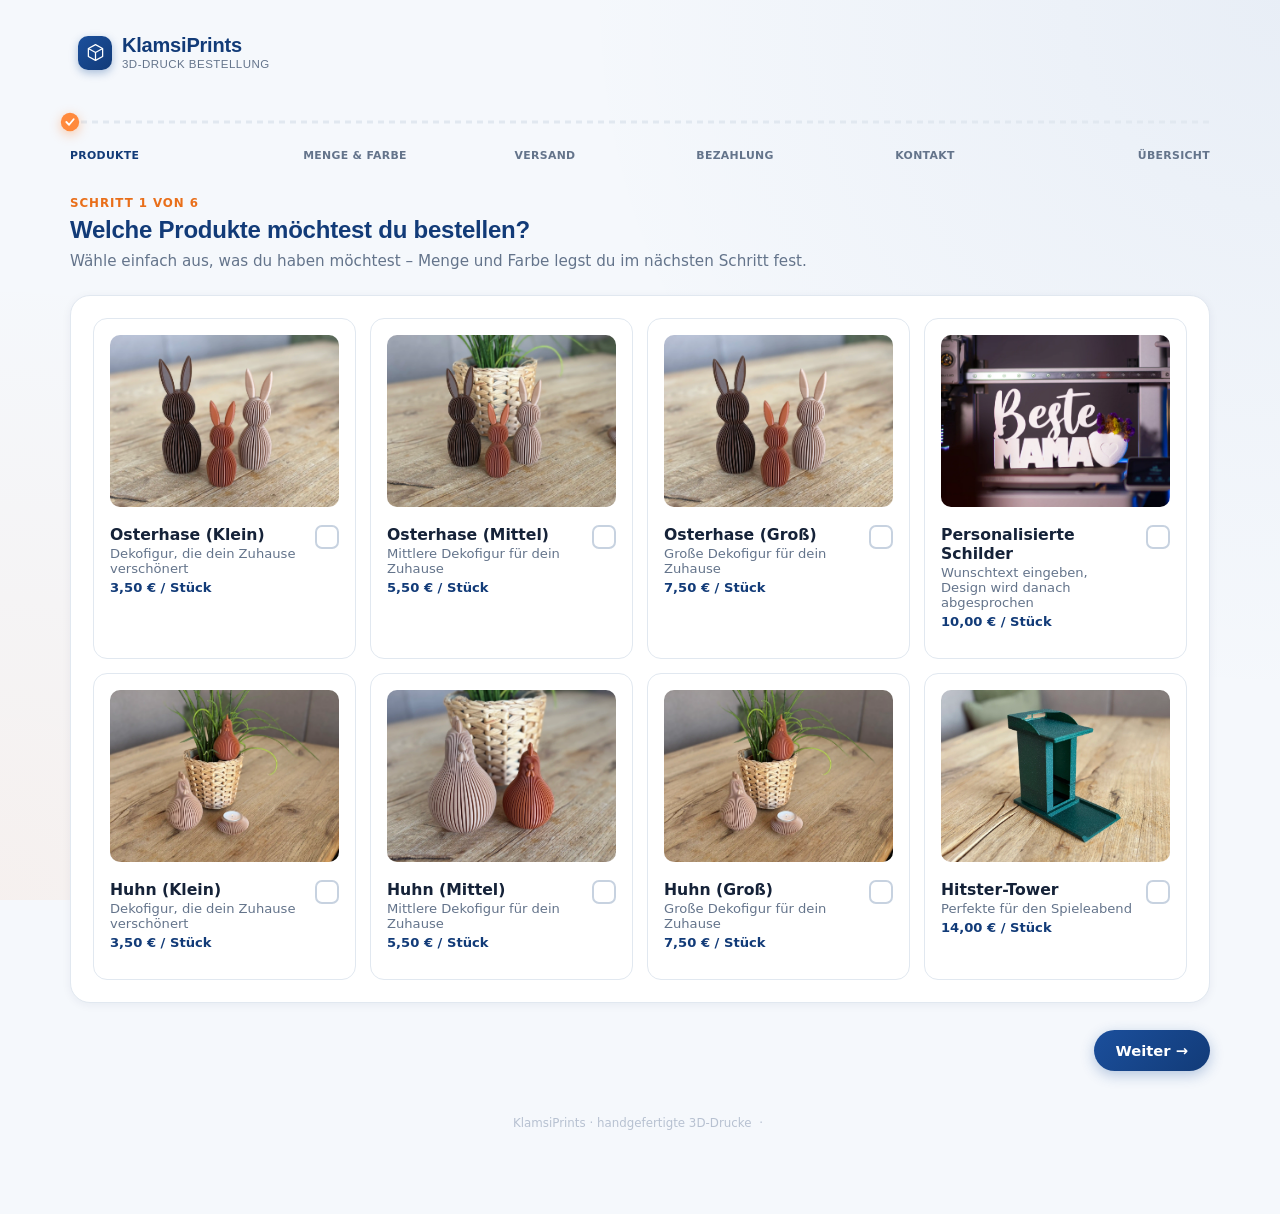
==== commit ee6e11ad: "fix: fast fix" ====
--- a/index.html
+++ b/index.html
@@ -5,7 +5,7 @@
 <meta name="viewport" content="width=device-width, initial-scale=1.0">
 <link rel="icon" type="image/png" href="img/favicon.png">
 <title>KlamsiPrints – Bestellung</title>
-<link rel="stylesheet" href="style.css">
+<link rel="stylesheet" href="Style.css">
 </head>
 <body>
 
@@ -156,7 +156,7 @@
 
 </div>
 
-<script src="products.js"></script>
-<script src="script.js"></script>
+<script src="Products.js"></script>
+<script src="Script.js"></script>
 </body>
 </html>
--- a/Style.css
+++ b/Style.css
@@ -0,0 +1,623 @@
+@import url('https://fonts.googleapis.com/css2?family=Space+Grotesk:wght@500;600;700&family=Inter:wght@400;500;600;700&display=swap');
+
+:root{
+  --bg: #F5F8FC;
+  --surface: #FFFFFF;
+  --border: #E1E8F0;
+  --text: #152238;
+  --text-muted: #64748B;
+  --blue: #1B4F9C;
+  --blue-dark: #123B78;
+  --blue-light: #EAF1FC;
+  --orange: #FF8A3D;
+  --orange-dark: #E96F1A;
+  --orange-light: #FFEDDD;
+  --success: #2FAE66;
+  --success-light: #E7F7EE;
+  --danger: #E0524A;
+  --radius-lg: 20px;
+  --radius: 14px;
+  --radius-sm: 10px;
+  --radius-pill: 999px;
+  --shadow: 0 2px 10px rgba(20,40,80,.06);
+  --shadow-hover: 0 10px 28px rgba(20,40,80,.12);
+  --ease: cubic-bezier(.22,.9,.32,1);
+}
+
+*{ box-sizing: border-box; }
+
+html{ scroll-behavior: smooth; }
+
+body{
+  margin: 0;
+  background: var(--bg);
+  background-image:
+    radial-gradient(circle at 100% 0%, rgba(27,79,156,.06), transparent 45%),
+    radial-gradient(circle at 0% 100%, rgba(255,138,61,.07), transparent 40%);
+  background-attachment: fixed;
+  color: var(--text);
+  font-family: 'Inter', system-ui, sans-serif;
+  min-height: 100vh;
+  -webkit-font-smoothing: antialiased;
+}
+
+h1,h2,h3,.brand{
+  font-family: 'Space Grotesk', 'Inter', sans-serif;
+  letter-spacing: -0.01em;
+}
+
+button{ font-family: inherit; }
+
+a{ color: var(--blue); }
+
+/* Visually-hidden but focusable, for a11y skip text */
+.visually-hidden{
+  position:absolute; width:1px; height:1px; overflow:hidden;
+  clip:rect(0 0 0 0); white-space:nowrap;
+}
+
+/* ---------- Layout shell ---------- */
+.page-shell{
+  max-width: 1180px;
+  margin: 0 auto;
+  padding: 28px 20px 80px;
+}
+
+.top-bar{
+  display: flex;
+  align-items: center;
+  justify-content: space-between;
+  margin-bottom: 28px;
+}
+
+.brand{
+  display: flex;
+  align-items: center;
+  gap: 10px;
+  font-weight: 700;
+  font-size: 1.25rem;
+  color: var(--blue-dark);
+  background: none;
+  border: none;
+  cursor: pointer;
+  padding: 6px 8px;
+  border-radius: var(--radius-sm);
+  transition: background .2s var(--ease), transform .2s var(--ease);
+  user-select: none;
+}
+.brand:hover{ background: var(--blue-light); }
+.brand:active{ transform: scale(.97); }
+
+.brand-mark{
+  width: 34px; height: 34px;
+  border-radius: 10px;
+  background: linear-gradient(135deg, var(--blue), var(--blue-dark));
+  display: grid;
+  place-items: center;
+  flex-shrink: 0;
+  box-shadow: 0 3px 8px rgba(27,79,156,.35);
+}
+.brand-mark svg{ width: 19px; height: 19px; }
+
+.brand-sub{
+  font-family: 'Inter', sans-serif;
+  font-weight: 500;
+  font-size: .72rem;
+  color: var(--text-muted);
+  letter-spacing: .04em;
+  text-transform: uppercase;
+  display: block;
+  margin-top: 1px;
+}
+
+.brand-text{ display:flex; flex-direction: column; align-items: flex-start; line-height: 1.15; }
+
+/* ---------- Signature progress track ---------- */
+.progress-wrap{ margin-bottom: 34px; }
+
+.progress-track{
+  position: relative;
+  height: 34px;
+  display: flex;
+  align-items: center;
+}
+
+.progress-line{
+  position: absolute;
+  left: 0; right: 0; top: 50%;
+  height: 3px;
+  transform: translateY(-50%);
+  background-image: repeating-linear-gradient(90deg, var(--border) 0 6px, transparent 6px 11px);
+  border-radius: 2px;
+}
+
+.progress-fill{
+  position: absolute;
+  left: 0; top: 50%;
+  height: 3px;
+  transform: translateY(-50%);
+  background: linear-gradient(90deg, var(--blue), var(--orange));
+  border-radius: 2px;
+  width: 0%;
+  transition: width .5s var(--ease);
+}
+
+.progress-head{
+  position: absolute;
+  top: 50%;
+  width: 22px; height: 22px;
+  left: 0%;
+  transform: translate(-50%,-50%);
+  transition: left .5s var(--ease);
+  filter: drop-shadow(0 3px 6px rgba(255,138,61,.45));
+}
+.progress-head svg{ width: 100%; height: 100%; display:block; }
+
+.progress-labels{
+  display: flex;
+  justify-content: space-between;
+  margin-top: 10px;
+  font-size: .68rem;
+  color: var(--text-muted);
+  font-weight: 600;
+  text-transform: uppercase;
+  letter-spacing: .03em;
+}
+.progress-labels span{ flex: 1; text-align: center; }
+.progress-labels span:first-child{ text-align: left; }
+.progress-labels span:last-child{ text-align: right; }
+.progress-labels span.is-current{ color: var(--blue-dark); }
+
+/* ---------- Steps / cards ---------- */
+.step{
+  display: none;
+  animation: stepIn .38s var(--ease);
+}
+.step.is-active{ display: block; }
+
+@keyframes stepIn{
+  from{ opacity: 0; transform: translateY(10px); }
+  to{ opacity: 1; transform: translateY(0); }
+}
+
+.step-head{ margin-bottom: 22px; }
+.step-eyebrow{
+  color: var(--orange-dark);
+  font-weight: 700;
+  font-size: .74rem;
+  text-transform: uppercase;
+  letter-spacing: .08em;
+  margin: 0 0 6px;
+}
+.step-title{
+  font-size: 1.5rem;
+  font-weight: 700;
+  margin: 0 0 6px;
+  color: var(--blue-dark);
+}
+.step-desc{ color: var(--text-muted); margin: 0; font-size: .95rem; line-height: 1.5; }
+
+.card{
+  background: var(--surface);
+  border: 1px solid var(--border);
+  border-radius: var(--radius-lg);
+  box-shadow: var(--shadow);
+  padding: 22px;
+}
+
+/* ---------- Product picker (Google-Forms-ish checkbox list) ---------- */
+.product-grid{
+  display: grid;
+  gap: 14px;
+}
+
+.product-item{
+  display: grid;
+  grid-template-columns: 56px 1fr auto;
+  gap: 14px;
+  align-items: center;
+  background: var(--surface);
+  border: 1.5px solid var(--border);
+  border-radius: var(--radius);
+  padding: 14px;
+  cursor: pointer;
+  transition: border-color .2s var(--ease), box-shadow .2s var(--ease), transform .15s var(--ease);
+}
+.product-item:hover{ border-color: #C7D7EE; box-shadow: var(--shadow-hover); transform: translateY(-1px); }
+.product-item.is-checked{
+  border-color: var(--blue);
+  background: var(--blue-light);
+}
+
+.product-thumb{
+  width: 56px; height: 56px;
+  border-radius: var(--radius-sm);
+  background: var(--blue-light);
+  display: grid;
+  place-items: center;
+  overflow: hidden;
+  flex-shrink: 0;
+}
+.product-thumb svg{ width: 34px; height: 34px; }
+.product-thumb img{
+  width: 100%;
+  height: 100%;
+  display: block;
+  object-fit: cover;
+}
+
+.product-info{ min-width: 0; }
+.product-name{ font-weight: 600; font-size: .98rem; margin: 0 0 2px; }
+.product-desc{ font-size: .82rem; color: var(--text-muted); margin: 0; }
+.product-price{ font-size: .82rem; color: var(--blue-dark); font-weight: 600; margin-top: 4px; }
+
+.checkbox{
+  width: 24px; height: 24px;
+  border-radius: 7px;
+  border: 2px solid #C7D2E0;
+  background: #fff;
+  display: grid;
+  place-items: center;
+  flex-shrink: 0;
+  transition: all .18s var(--ease);
+}
+.checkbox svg{
+  width: 14px; height: 14px;
+  opacity: 0;
+  transform: scale(.5);
+  transition: all .18s var(--ease);
+}
+.product-item.is-checked .checkbox{
+  background: var(--blue);
+  border-color: var(--blue);
+}
+.product-item.is-checked .checkbox svg{ opacity: 1; transform: scale(1); }
+
+/* ---------- Config (quantity + per-unit color) ---------- */
+.config-list{ display: grid; gap: 16px; }
+
+.config-card{
+  border: 1.5px solid var(--border);
+  border-radius: var(--radius);
+  padding: 16px;
+  background: var(--surface);
+}
+.config-card-head{
+  display: flex;
+  align-items: center;
+  gap: 12px;
+  margin-bottom: 14px;
+}
+.config-thumb{
+  width: 44px; height: 44px;
+  border-radius: var(--radius-sm);
+  background: var(--blue-light);
+  display: grid; place-items: center;
+  flex-shrink: 0;
+}
+.config-thumb svg{ width: 26px; height: 26px; }
+.config-title{ font-weight: 600; flex: 1; }
+.config-unit-price{ font-size: .8rem; color: var(--text-muted); }
+
+.qty-row{
+  display: flex;
+  align-items: center;
+  gap: 10px;
+  margin-bottom: 14px;
+}
+.qty-label{ font-size: .82rem; color: var(--text-muted); font-weight: 600; margin-right: 4px; }
+.qty-btn{
+  width: 32px; height: 32px;
+  border-radius: var(--radius-pill);
+  border: 1.5px solid var(--border);
+  background: #fff;
+  font-size: 1.1rem;
+  line-height: 1;
+  cursor: pointer;
+  display: grid; place-items: center;
+  color: var(--blue-dark);
+  transition: all .15s var(--ease);
+}
+.qty-btn:hover{ background: var(--blue-light); border-color: var(--blue); }
+.qty-btn:active{ transform: scale(.9); }
+.qty-value{ min-width: 26px; text-align: center; font-weight: 700; }
+
+.unit-color-list{ display: grid; gap: 8px; }
+.unit-color-row{
+  display: flex;
+  align-items: center;
+  gap: 10px;
+  font-size: .86rem;
+}
+.unit-color-row .unit-label{ width: 78px; flex-shrink: 0; color: var(--text-muted); font-weight: 500; }
+.custom-text-row{ display: grid; gap: 6px; margin: 8px 0 2px 88px; }
+.custom-text-row label{ color: var(--text-muted); font-size: .78rem; font-weight: 600; }
+.config-note{ color: var(--text-muted); font-size: .76rem; font-weight: 400; margin-top: 5px; line-height: 1.4; }
+.size-options{ display: flex; gap: 5px; flex: 1; }
+.size-option{
+  flex: 1;
+  padding: 9px 8px;
+  border: 1.5px solid var(--border);
+  border-radius: var(--radius-sm);
+  background: #fff;
+  color: var(--text-muted);
+  font: inherit;
+  font-size: .8rem;
+  cursor: pointer;
+}
+.size-option:hover{ border-color: var(--orange); color: var(--orange-dark); }
+.size-option.is-selected{ border-color: var(--orange); background: var(--orange-light); color: var(--orange-dark); font-weight: 700; }
+
+select, input[type=text], input[type=email], input[type=tel], textarea{
+  font-family: inherit;
+  font-size: .92rem;
+  padding: 9px 12px;
+  border-radius: var(--radius-sm);
+  border: 1.5px solid var(--border);
+  background: #fff;
+  color: var(--text);
+  transition: border-color .15s var(--ease), box-shadow .15s var(--ease);
+  width: 100%;
+}
+select{ flex: 1; cursor: pointer; }
+select:focus, input:focus, textarea:focus{
+  outline: none;
+  border-color: var(--blue);
+  box-shadow: 0 0 0 3px rgba(27,79,156,.14);
+}
+
+/* ---------- Option cards (shipping / payment) ---------- */
+.option-list{ display: grid; gap: 12px; }
+
+.option-card{
+  display: flex;
+  align-items: flex-start;
+  gap: 14px;
+  border: 1.5px solid var(--border);
+  border-radius: var(--radius);
+  padding: 16px;
+  cursor: pointer;
+  background: var(--surface);
+  transition: all .18s var(--ease);
+  position: relative;
+}
+.option-card:hover:not(.is-disabled){ border-color: #C7D7EE; box-shadow: var(--shadow-hover); }
+.option-card.is-selected{ border-color: var(--orange); background: var(--orange-light); }
+
+.option-radio{
+  width: 22px; height: 22px;
+  border-radius: 50%;
+  border: 2px solid #C7D2E0;
+  flex-shrink: 0;
+  margin-top: 2px;
+  display: grid; place-items: center;
+  transition: all .18s var(--ease);
+}
+.option-radio::after{
+  content: '';
+  width: 10px; height: 10px;
+  border-radius: 50%;
+  background: var(--orange);
+  transform: scale(0);
+  transition: transform .18s var(--ease);
+}
+.option-card.is-selected .option-radio{ border-color: var(--orange); }
+.option-card.is-selected .option-radio::after{ transform: scale(1); }
+
+.option-body{ flex: 1; }
+.option-title-row{ display: flex; align-items: center; gap: 8px; flex-wrap: wrap; }
+.option-title{ font-weight: 600; font-size: .96rem; }
+.option-text{ font-size: .84rem; color: var(--text-muted); margin: 4px 0 0; line-height: 1.45; }
+
+.badge{
+  font-size: .66rem;
+  font-weight: 700;
+  text-transform: uppercase;
+  letter-spacing: .04em;
+  padding: 3px 8px;
+  border-radius: var(--radius-pill);
+}
+.badge-soon{ background: #EEF1F6; color: #8A94A6; }
+.badge-live{ background: var(--success-light); color: var(--success); }
+
+.option-card.is-disabled{
+  cursor: not-allowed;
+  opacity: .55;
+  filter: grayscale(.4);
+}
+.option-card.is-disabled .option-radio{ border-color: #D8DEE8; }
+
+/* ---------- Form fields ---------- */
+.field{ margin-bottom: 16px; }
+.field label{
+  display: block;
+  font-size: .82rem;
+  font-weight: 600;
+  color: var(--text-muted);
+  margin-bottom: 6px;
+}
+.field-hint{ font-size: .74rem; color: var(--text-muted); margin-top: 4px; }
+textarea{ resize: vertical; min-height: 84px; }
+
+/* ---------- Summary ---------- */
+.summary-block{ margin-bottom: 18px; }
+.summary-block:last-child{ margin-bottom: 0; }
+.summary-heading{
+  font-size: .74rem;
+  font-weight: 700;
+  text-transform: uppercase;
+  letter-spacing: .06em;
+  color: var(--orange-dark);
+  margin: 0 0 10px;
+}
+.summary-line{
+  display: flex;
+  justify-content: space-between;
+  gap: 10px;
+  padding: 10px 0;
+  border-bottom: 1px solid var(--border);
+  font-size: .9rem;
+}
+.summary-line:last-child{ border-bottom: none; }
+.summary-line-main{ font-weight: 600; }
+.summary-line-sub{ color: var(--text-muted); font-size: .8rem; margin-top: 2px; }
+.summary-price{ font-weight: 600; white-space: nowrap; color: var(--blue-dark); }
+
+.summary-total{
+  display: flex;
+  justify-content: space-between;
+  align-items: center;
+  margin-top: 16px;
+  padding-top: 16px;
+  border-top: 2px solid var(--blue-light);
+  font-size: 1.05rem;
+  font-weight: 700;
+}
+.summary-total span:last-child{ color: var(--orange-dark); }
+
+/* ---------- Buttons / nav ---------- */
+.nav-row{
+  display: flex;
+  justify-content: space-between;
+  align-items: center;
+  margin-top: 26px;
+  gap: 12px;
+}
+
+.btn{
+  font-weight: 600;
+  font-size: .92rem;
+  padding: 12px 22px;
+  border-radius: var(--radius-pill);
+  border: none;
+  cursor: pointer;
+  display: inline-flex;
+  align-items: center;
+  gap: 8px;
+  transition: transform .15s var(--ease), box-shadow .2s var(--ease), background .2s var(--ease), opacity .2s;
+}
+.btn:active{ transform: scale(.96); }
+.btn:disabled{ opacity: .45; cursor: not-allowed; }
+.btn:disabled:active{ transform: none; }
+
+.btn-primary{
+  background: linear-gradient(135deg, var(--blue), var(--blue-dark));
+  color: #fff;
+  box-shadow: 0 4px 14px rgba(27,79,156,.3);
+}
+.btn-primary:hover:not(:disabled){ box-shadow: 0 6px 18px rgba(27,79,156,.4); transform: translateY(-1px); }
+
+.btn-accent{
+  background: linear-gradient(135deg, var(--orange), var(--orange-dark));
+  color: #fff;
+  box-shadow: 0 4px 14px rgba(255,138,61,.35);
+}
+.btn-accent:hover:not(:disabled){ box-shadow: 0 6px 18px rgba(255,138,61,.45); transform: translateY(-1px); }
+
+.btn-ghost{
+  background: transparent;
+  color: var(--text-muted);
+  border: 1.5px solid var(--border);
+}
+.btn-ghost:hover:not(:disabled){ background: var(--blue-light); color: var(--blue-dark); border-color: var(--blue-light); }
+
+.btn-sm{ padding: 8px 16px; font-size: .82rem; }
+
+.nav-spacer{ flex: 1; }
+
+/* ---------- Confirmation ---------- */
+.confirm-wrap{ text-align: center; padding: 20px 10px; }
+.confirm-icon{
+  width: 120px; height: 120px;
+  margin: 0 auto 20px;
+  border-radius: 50%;
+  background: var(--success-light);
+  display: grid;
+  place-items: center;
+  animation: pop .5s var(--ease);
+}
+.confirm-icon svg{ width: 66px; height: 66px; }
+@keyframes pop{
+  0%{ transform: scale(.4); opacity: 0; }
+  70%{ transform: scale(1.08); opacity: 1; }
+  100%{ transform: scale(1); }
+}
+.confirm-order-id{
+  display: inline-block;
+  margin-top: 14px;
+  padding: 8px 16px;
+  background: var(--blue-light);
+  color: var(--blue-dark);
+  border-radius: var(--radius-pill);
+  font-weight: 700;
+  font-family: 'Space Grotesk', monospace;
+  letter-spacing: .04em;
+}
+
+/* ---------- Error text ---------- */
+.error-text{
+  color: var(--danger);
+  font-size: .82rem;
+  font-weight: 600;
+  margin-top: 10px;
+  display: none;
+}
+.error-text.is-visible{ display: block; }
+
+/* ---------- Footer / hidden admin trigger ---------- */
+.page-footer{
+  text-align: center;
+  margin-top: 40px;
+  font-size: .74rem;
+  color: #B7C1D1;
+}
+.footer-dot{
+  background: none;
+  border: none;
+  color: inherit;
+  font: inherit;
+  cursor: default;
+  padding: 4px;
+}
+
+/* ---------- Responsive ---------- */
+@media (max-width: 520px){
+  .product-item{ grid-template-columns: 46px 1fr auto; padding: 12px; }
+  .product-thumb{ width: 46px; height: 46px; }
+  .step-title{ font-size: 1.28rem; }
+  .page-shell{ padding: 20px 14px 60px; }
+  .unit-color-row{ flex-wrap: wrap; }
+  .unit-color-row .unit-label{ width: 100%; }
+  .custom-text-row{ margin-left: 0; }
+}
+
+@media (min-width: 600px){
+  .product-grid{
+    grid-template-columns: repeat(auto-fit, minmax(240px, 1fr));
+  }
+
+  .product-item{
+    grid-template-columns: 1fr auto;
+    grid-template-rows: auto 1fr;
+    align-items: start;
+    padding: 16px;
+  }
+
+  .product-thumb{
+    grid-column: 1 / -1;
+    width: 100%;
+    height: auto;
+    aspect-ratio: 4 / 3;
+    margin-bottom: 4px;
+  }
+
+  .product-thumb svg{ width: 58px; height: 58px; }
+}
+
+/* ---------- Reduced motion ---------- */
+@media (prefers-reduced-motion: reduce){
+  *{ animation-duration: .001ms !important; transition-duration: .001ms !important; }
+}
+
+/* ---------- Focus visibility ---------- */
+:focus-visible{ outline: 2px solid var(--blue); outline-offset: 2px; }
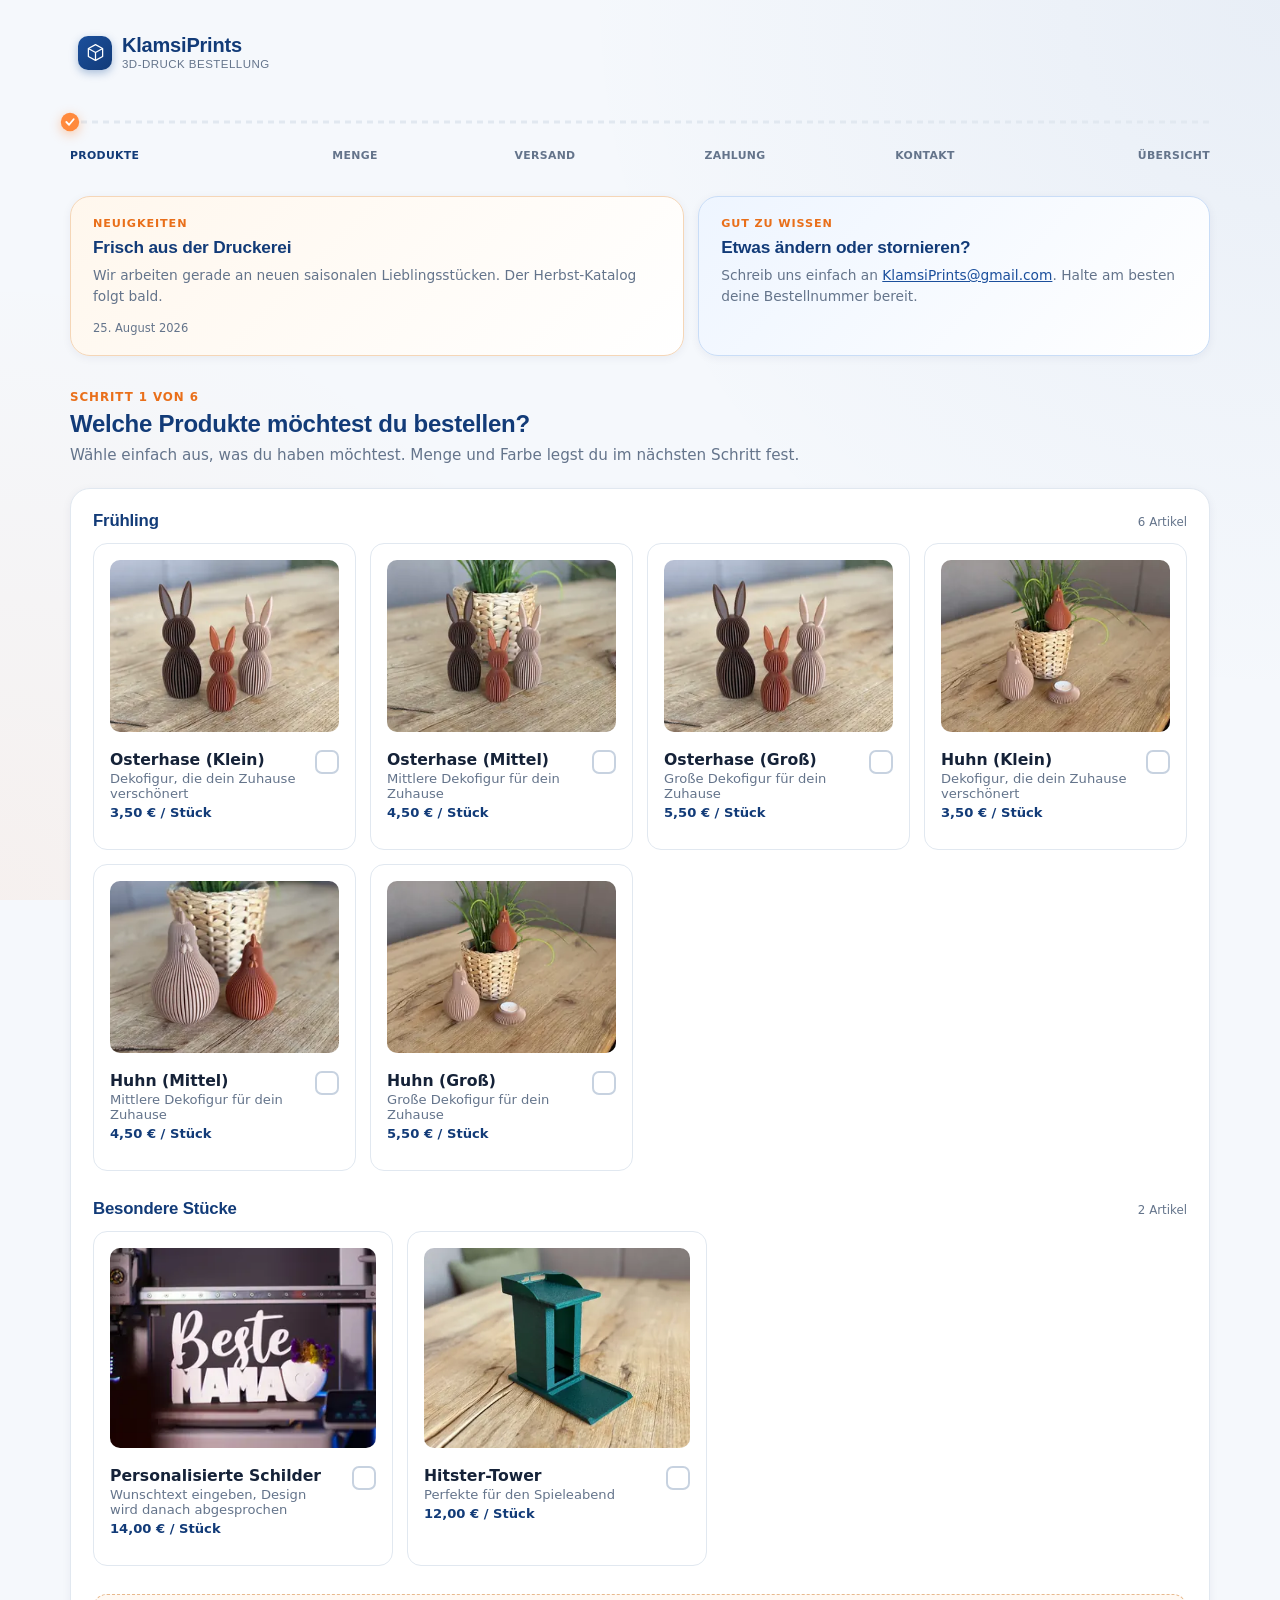
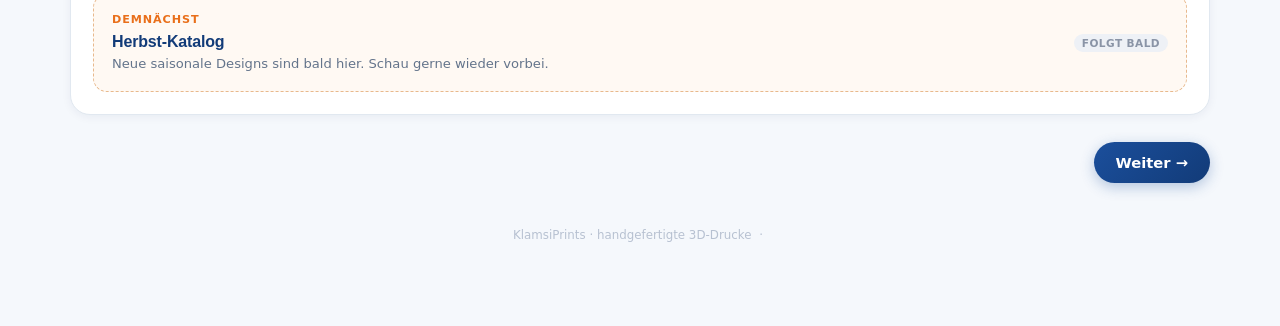
==== commit b68d0d66: "feat: newsfeed added" ====
--- a/index.html
+++ b/index.html
@@ -44,14 +44,25 @@
 
     <!-- STEP 1: Produkte -->
     <section class="step is-active" data-step="1">
+      <section class="customer-info-grid" aria-label="Aktuelles und Hilfe">
+        <article class="info-panel news-panel">
+          <p class="panel-kicker">Neuigkeiten</p>
+          <h2>Frisch aus der Druckerei</h2>
+          <p>Wir arbeiten gerade an neuen saisonalen Lieblingsstücken. Der Herbst-Katalog folgt bald.</p>
+          <span class="news-date">25. August 2026</span>
+        </article>
+        <article class="info-panel help-panel">
+          <p class="panel-kicker">Gut zu wissen</p>
+          <h2>Etwas ändern oder stornieren?</h2>
+          <p>Schreib uns einfach an <a href="mailto:KlamsiPrints@gmail.com">KlamsiPrints@gmail.com</a>. Halte am besten deine Bestellnummer bereit.</p>
+        </article>
+      </section>
       <div class="step-head">
         <p class="step-eyebrow">Schritt 1 von 6</p>
         <h2 class="step-title">Welche Produkte möchtest du bestellen?</h2>
-        <p class="step-desc">Wähle einfach aus, was du haben möchtest – Menge und Farbe legst du im nächsten Schritt fest.</p>
+        <p class="step-desc">Wähle einfach aus, was du haben möchtest. Menge und Farbe legst du im nächsten Schritt fest.</p>
       </div>
-      <div class="card">
-        <div class="product-grid" id="productGrid"></div>
-      </div>
+      <div class="card" id="productCatalog"></div>
       <p class="error-text" id="step1Error">Bitte wähle mindestens ein Produkt aus.</p>
     </section>
 
@@ -150,6 +161,11 @@
 
   </form>
 
+  <div class="image-modal" id="imageModal" aria-hidden="true" role="dialog" aria-modal="true" aria-label="Produktbild vergrößert">
+    <button class="image-modal-close" id="imageModalClose" type="button" aria-label="Bild schließen">&times;</button>
+    <img id="imageModalImage" src="" alt="">
+  </div>
+
   <div class="page-footer">
     KlamsiPrints &middot; handgefertigte 3D-Drucke <button class="footer-dot" type="button" tabindex="-1">&middot;</button>
   </div>
--- a/Style.css
+++ b/Style.css
@@ -205,6 +205,34 @@
   padding: 22px;
 }
 
+/* ---------- Customer updates and catalog sections ---------- */
+.customer-info-grid{
+  display: grid;
+  grid-template-columns: minmax(0, 1.2fr) minmax(0, 1fr);
+  gap: 14px;
+  margin-bottom: 34px;
+}
+.info-panel{
+  border: 1px solid var(--border);
+  border-radius: var(--radius-lg);
+  padding: 20px 22px;
+  box-shadow: var(--shadow);
+  min-width: 0;
+}
+.news-panel{ background: linear-gradient(135deg, #FFF7ED, #FFFFFF); border-color: #F5D6B7; }
+.help-panel{ background: linear-gradient(135deg, #EEF5FF, #FFFFFF); border-color: #C9DDF7; }
+.info-panel h2{ margin: 0 0 7px; color: var(--blue-dark); font-size: 1.08rem; }
+.info-panel p:not(.panel-kicker){ margin: 0; color: var(--text-muted); font-size: .86rem; line-height: 1.5; }
+.panel-kicker{ margin: 0 0 7px; color: var(--orange-dark); font-size: .7rem; font-weight: 700; letter-spacing: .08em; text-transform: uppercase; }
+.news-date{ display: block; margin-top: 14px; color: var(--text-muted); font-size: .72rem; }
+.catalog-section + .catalog-section{ margin-top: 28px; }
+.catalog-heading{ display: flex; align-items: baseline; justify-content: space-between; gap: 12px; margin: 0 0 12px; }
+.catalog-heading h3{ margin: 0; color: var(--blue-dark); font-size: 1.05rem; }
+.catalog-heading span{ color: var(--text-muted); font-size: .74rem; }
+.catalog-coming-soon{ display: flex; align-items: center; justify-content: space-between; gap: 16px; margin-top: 28px; padding: 18px; border: 1.5px dashed #E8B98D; border-radius: var(--radius); background: #FFF9F3; }
+.catalog-coming-soon h3{ margin: 0 0 4px; color: var(--blue-dark); font-size: 1rem; }
+.catalog-coming-soon p:not(.panel-kicker){ margin: 0; color: var(--text-muted); font-size: .82rem; line-height: 1.4; }
+
 /* ---------- Product picker (Google-Forms-ish checkbox list) ---------- */
 .product-grid{
   display: grid;
@@ -580,15 +608,51 @@
   padding: 4px;
 }
 
+/* ---------- Product image viewer ---------- */
+.image-modal{
+  position: fixed;
+  inset: 0;
+  z-index: 20;
+  display: grid;
+  place-items: center;
+  padding: 24px;
+  background: rgba(15, 27, 45, .78);
+  opacity: 0;
+  pointer-events: none;
+  transition: opacity .2s ease;
+}
+.image-modal.is-open{ opacity: 1; pointer-events: auto; }
+.image-modal img{ max-width: min(92vw, 720px); max-height: 86vh; object-fit: contain; border-radius: var(--radius); box-shadow: 0 18px 50px rgba(0,0,0,.28); background: #fff; }
+.image-modal-close{ position: absolute; top: 18px; right: 18px; width: 42px; height: 42px; border: 0; border-radius: 50%; background: #fff; color: var(--blue-dark); font-size: 1.8rem; line-height: 1; cursor: pointer; }
+
 /* ---------- Responsive ---------- */
 @media (max-width: 520px){
-  .product-item{ grid-template-columns: 46px 1fr auto; padding: 12px; }
-  .product-thumb{ width: 46px; height: 46px; }
+  .progress-track{ margin-left: 11px; margin-right: 11px; }
+  .progress-labels{ display: flex; justify-content: flex-start; gap: 16px; overflow-x: auto; padding: 0 2px 3px; scrollbar-width: none; font-size: .58rem; line-height: 1.25; }
+  .progress-labels::-webkit-scrollbar{ display: none; }
+  .progress-labels span, .progress-labels span:first-child, .progress-labels span:last-child{ flex: 0 0 auto; text-align: center; white-space: nowrap; }
+  .customer-info-grid{ grid-template-columns: 1fr; gap: 10px; margin-bottom: 26px; }
+  .info-panel{ padding: 17px; border-radius: var(--radius); }
+  .info-panel h2{ font-size: 1rem; }
+  .card{ padding: 16px; border-radius: var(--radius); }
+  .product-grid{ grid-template-columns: repeat(2, minmax(0, 1fr)); gap: 10px; }
+  .product-item{ display: flex; flex-direction: column; align-items: stretch; gap: 0; min-height: 205px; padding: 10px; position: relative; }
+  .product-thumb{ width: 100%; height: auto; aspect-ratio: 1 / 1; margin-bottom: 9px; }
+  .product-thumb img{ object-fit: cover; }
+  .product-item .checkbox{ position: absolute; top: 17px; right: 17px; box-shadow: 0 1px 4px rgba(20,40,80,.18); }
+  .product-name{ padding-right: 26px; font-size: .86rem; line-height: 1.2; }
+  .product-desc{ font-size: .72rem; line-height: 1.3; }
+  .product-price{ font-size: .76rem; margin-top: auto; padding-top: 7px; }
   .step-title{ font-size: 1.28rem; }
   .page-shell{ padding: 20px 14px 60px; }
   .unit-color-row{ flex-wrap: wrap; }
   .unit-color-row .unit-label{ width: 100%; }
   .custom-text-row{ margin-left: 0; }
+  .catalog-heading{ margin-bottom: 10px; }
+  .catalog-heading h3{ font-size: .98rem; }
+  .catalog-coming-soon{ align-items: flex-start; flex-direction: column; gap: 10px; padding: 15px; }
+  .nav-row{ align-items: stretch; }
+  .nav-row .btn{ min-height: 44px; }
 }
 
 @media (min-width: 600px){
@@ -612,6 +676,11 @@
   }
 
   .product-thumb svg{ width: 58px; height: 58px; }
+
+  .catalog-special .product-grid{
+    grid-template-columns: repeat(2, minmax(180px, 300px));
+    justify-content: start;
+  }
 }
 
 /* ---------- Reduced motion ---------- */
